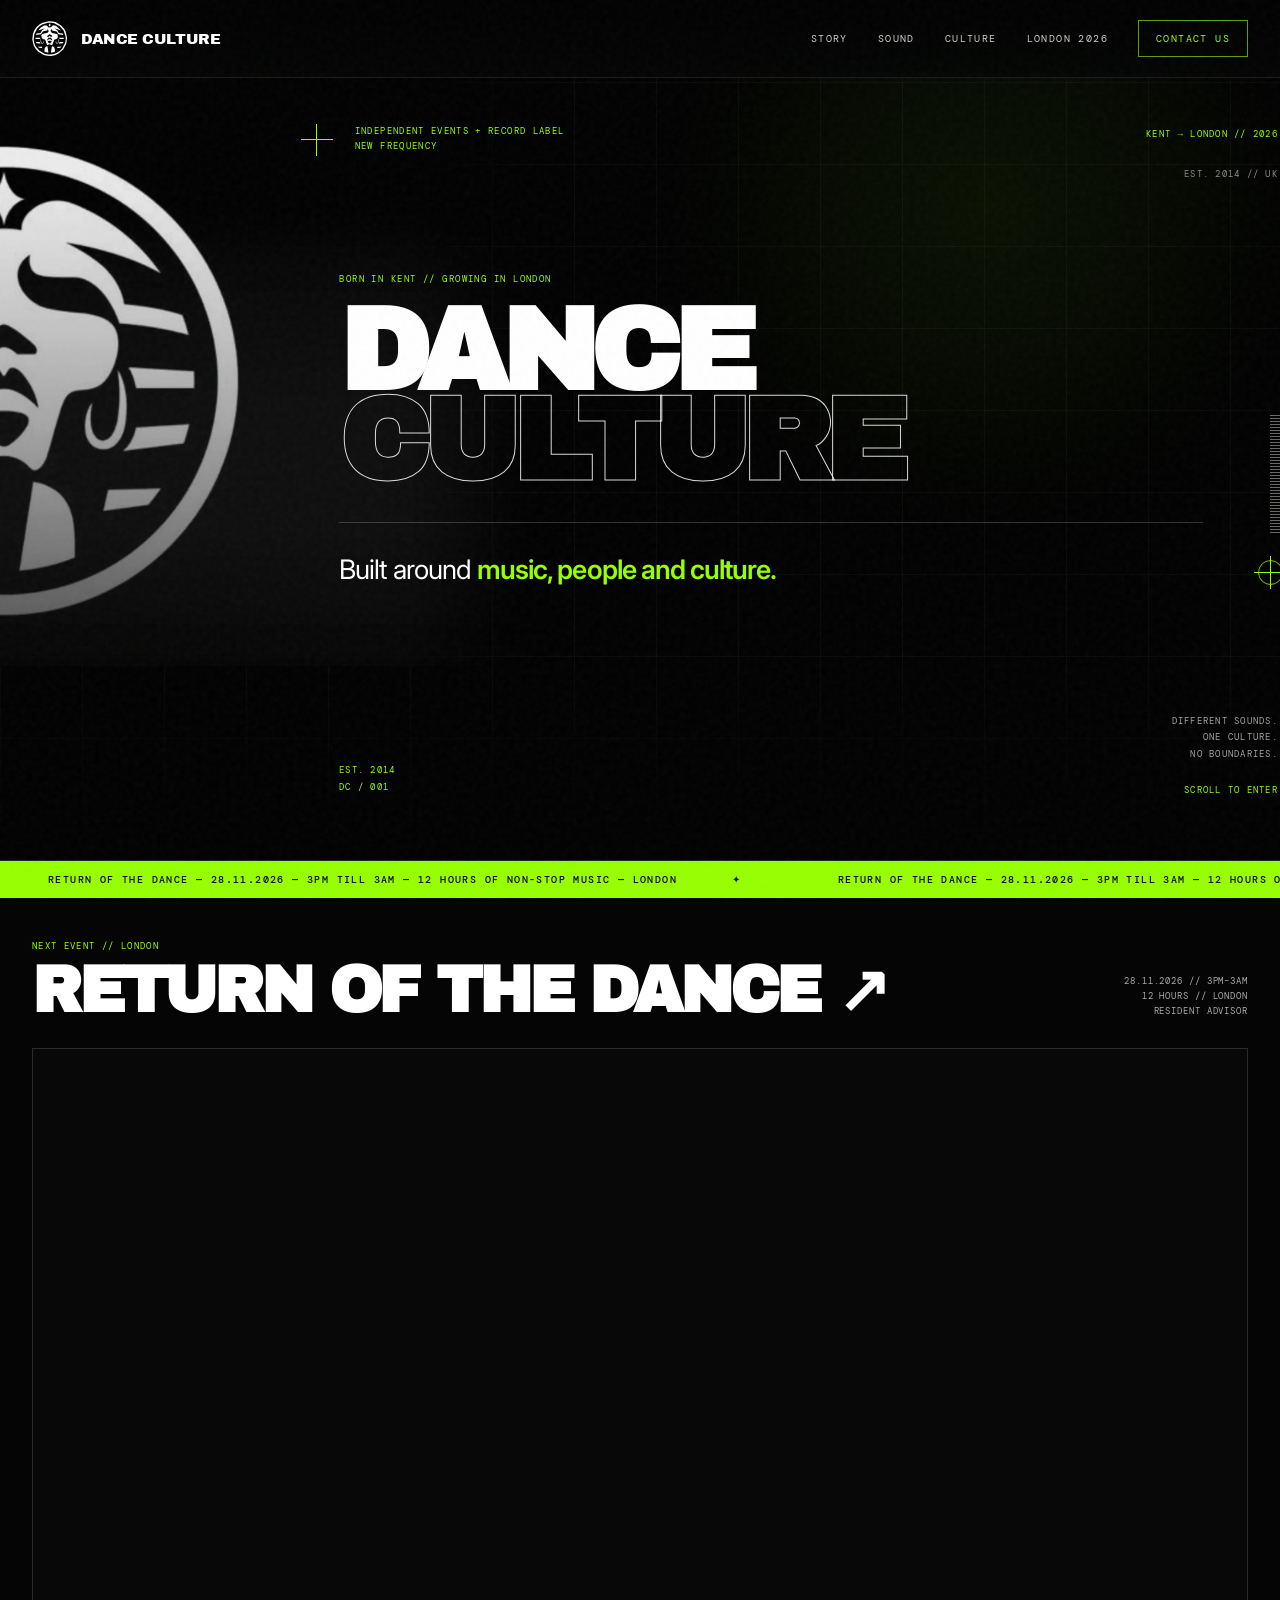
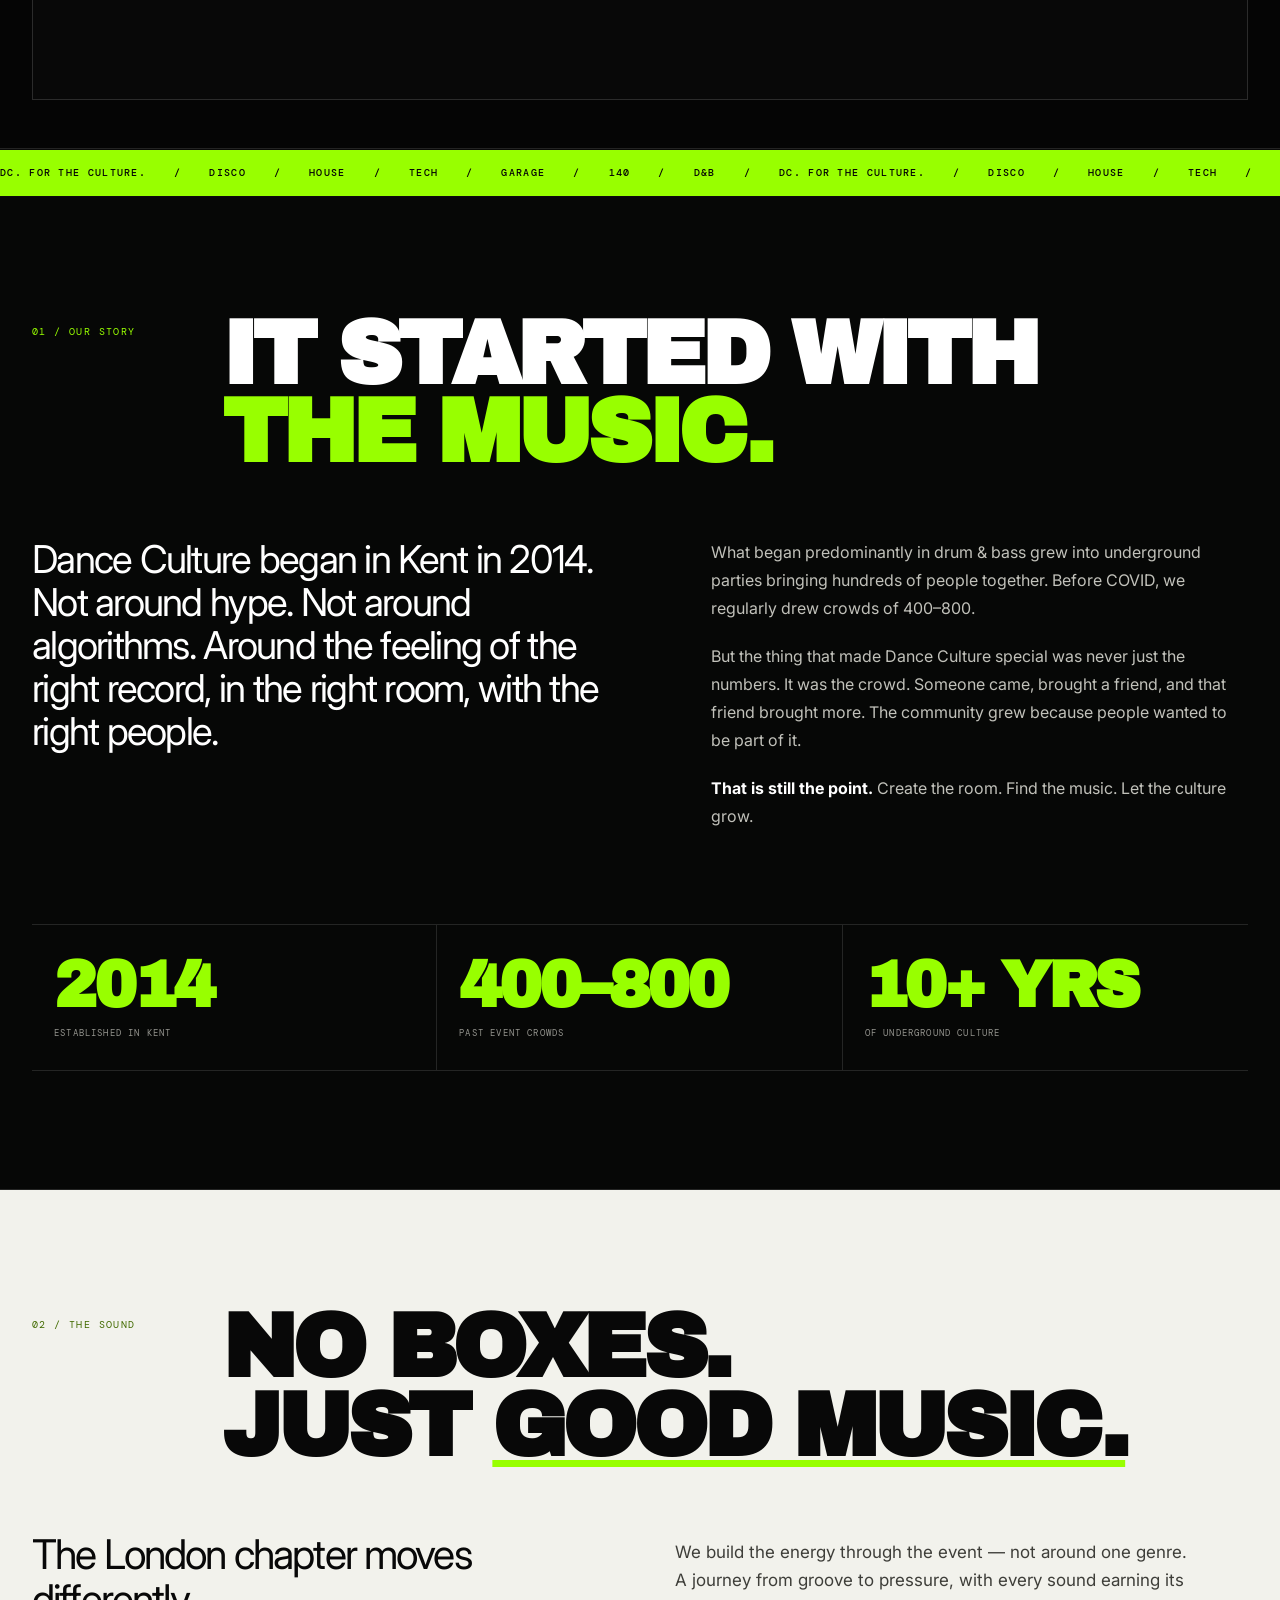
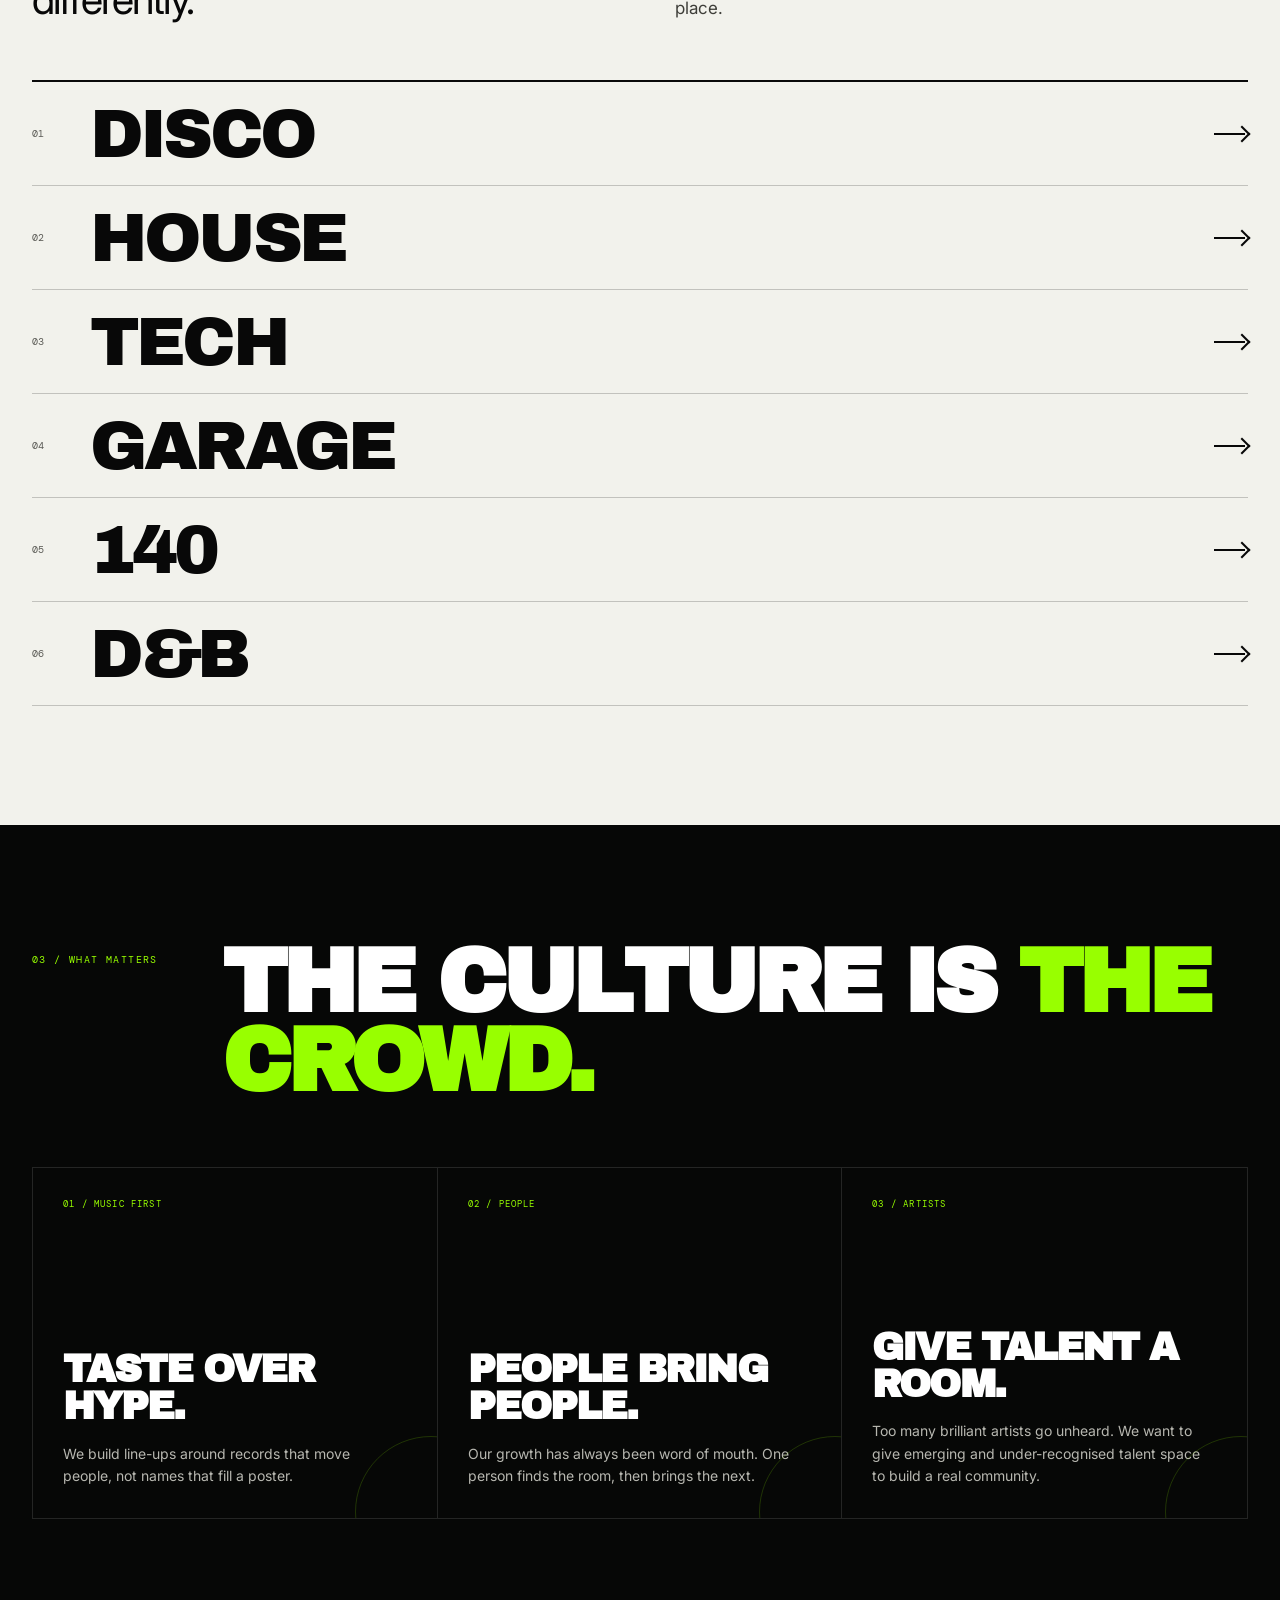
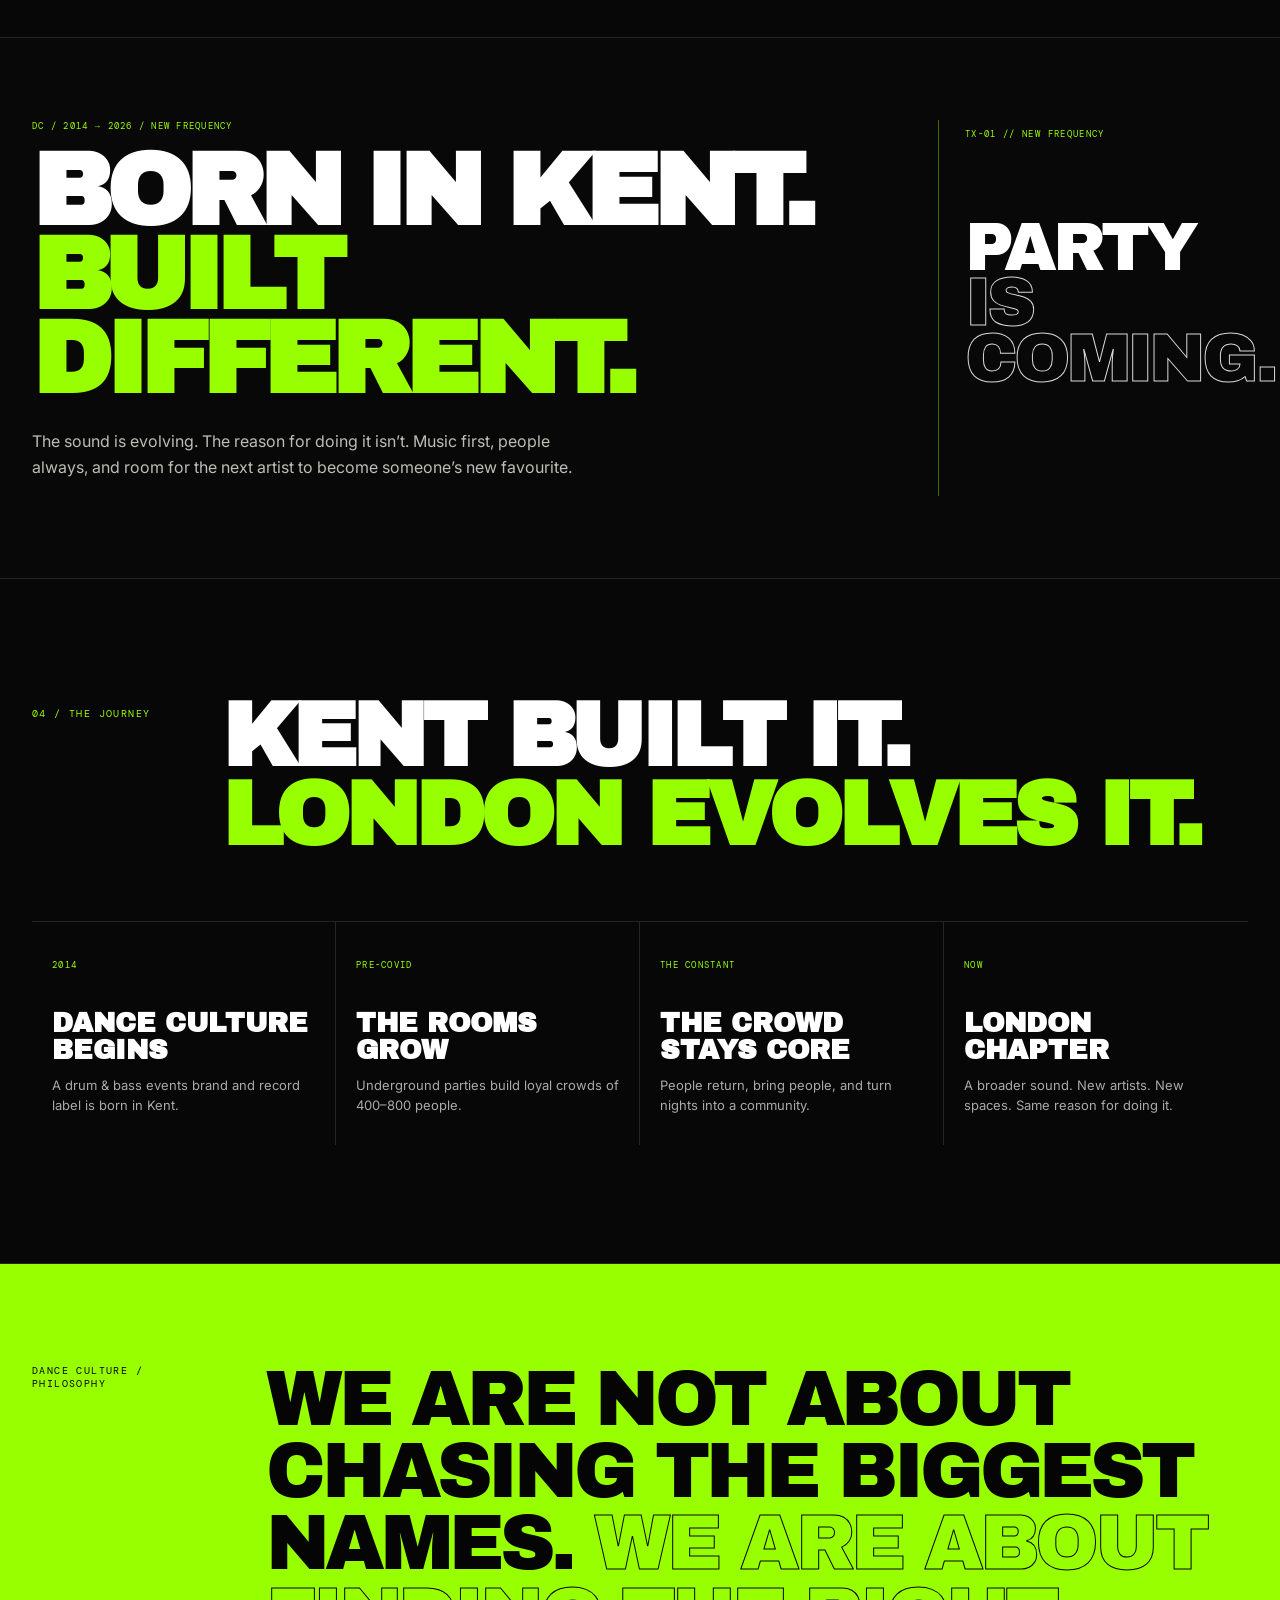
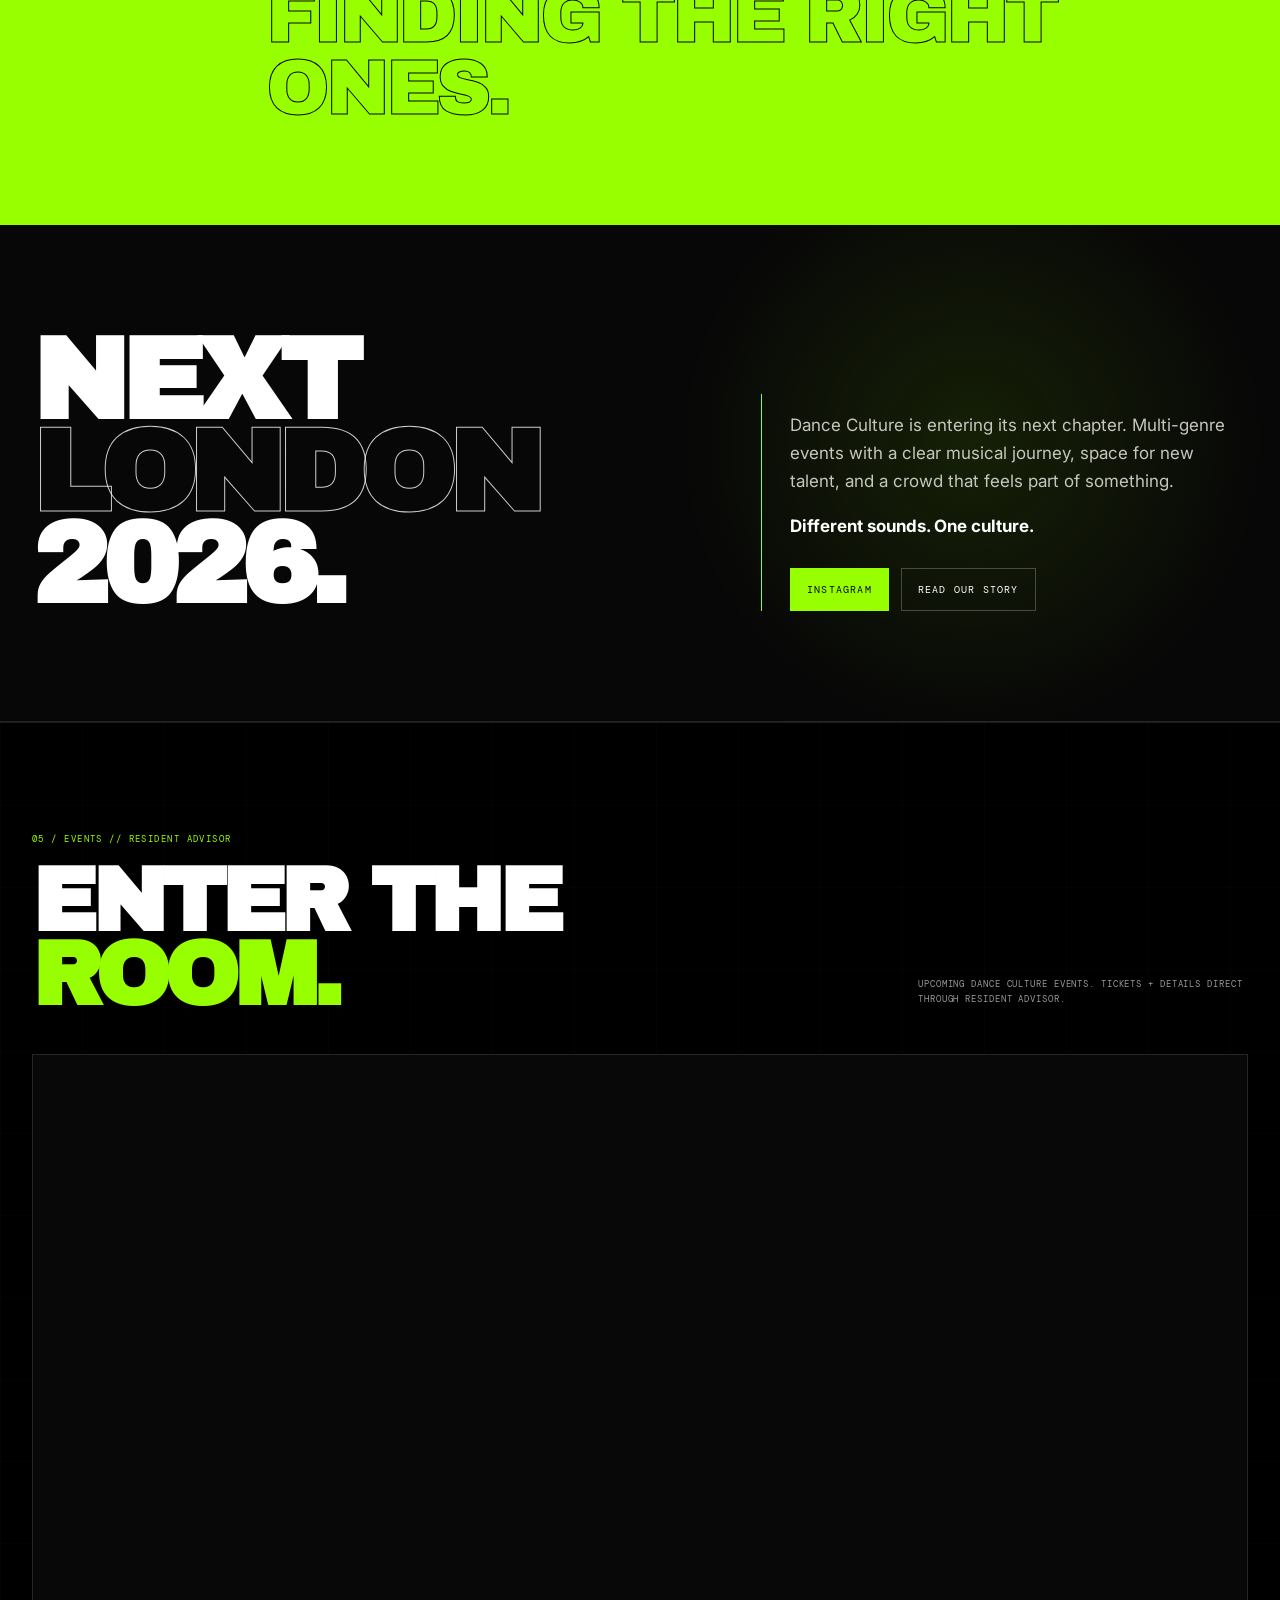
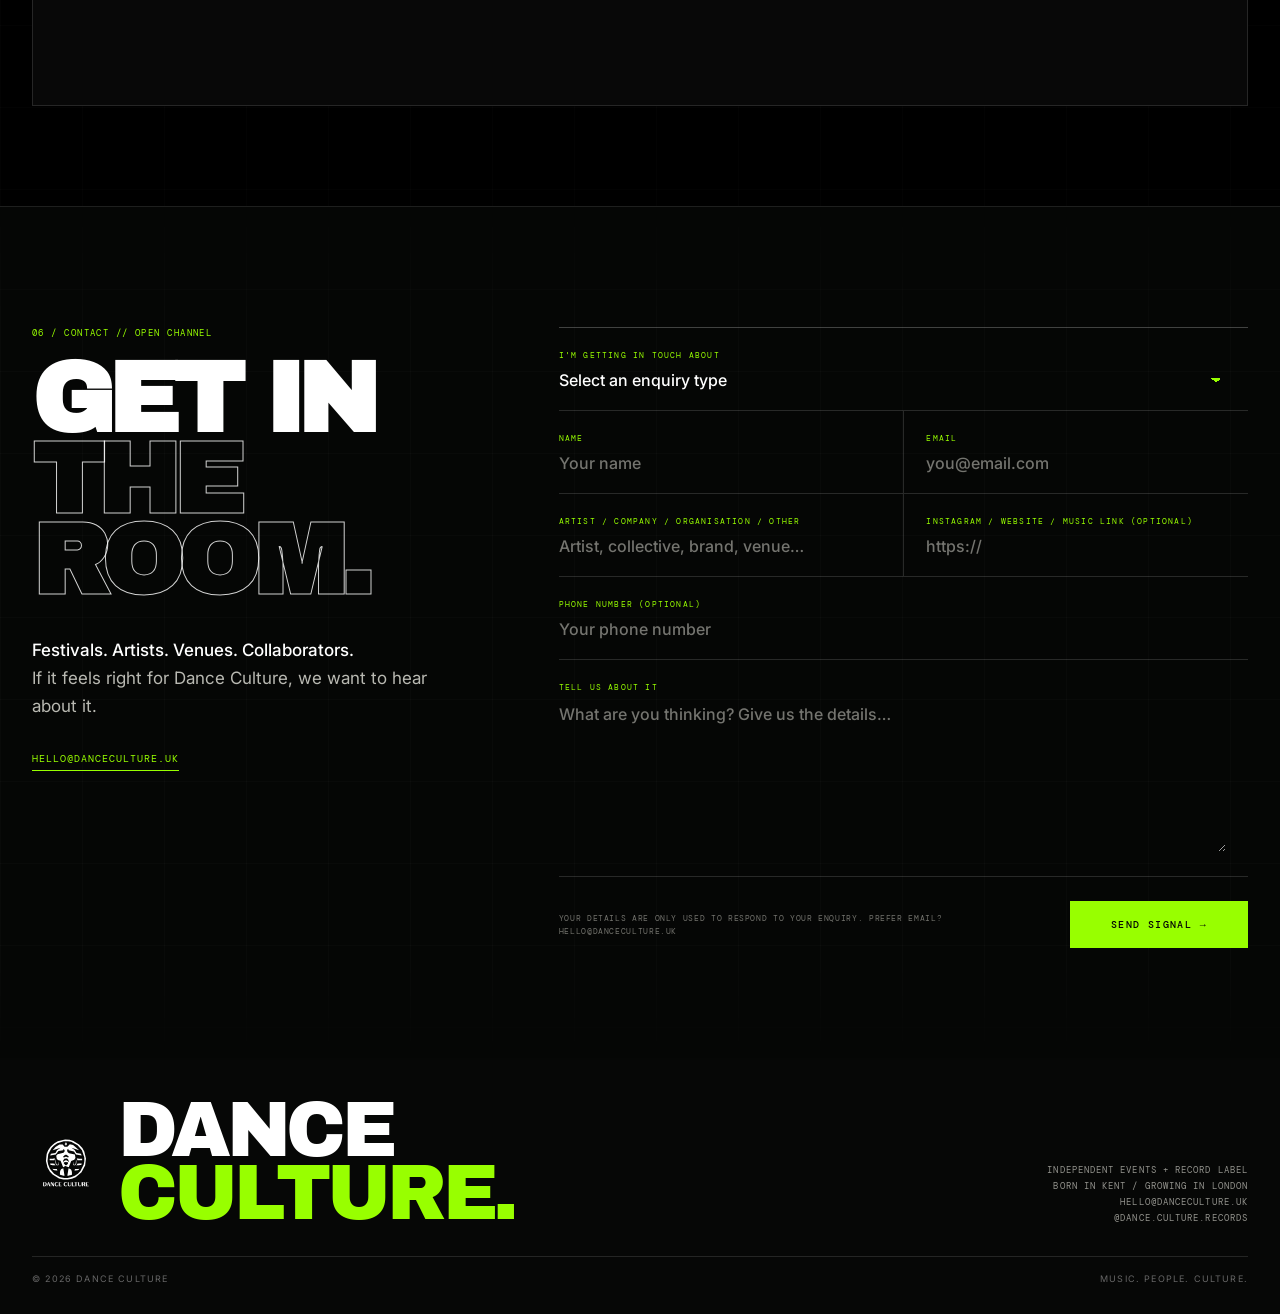
==== index.html @ 0283ac0f "Add Return of the Dance event feature" ====
<!doctype html>
<html lang="en">
<head>
<meta charset="utf-8">
<meta name="viewport" content="width=device-width,initial-scale=1,viewport-fit=cover">
<meta name="theme-color" content="#060706">
<meta name="description" content="Dance Culture — independent events and record label. Born in Kent. Growing in London. Built around music, people and culture.">
<title>Dance Culture — Music. People. Culture.</title>
<link rel="preconnect" href="https://fonts.googleapis.com">
<link rel="preconnect" href="https://fonts.gstatic.com" crossorigin>
<link href="https://fonts.googleapis.com/css2?family=Archivo+Black&family=DM+Mono:wght@300;400;500&family=Inter:wght@400;500;600;700&display=swap" rel="stylesheet">
<link rel="stylesheet" href="styles.css">
<style>
.contact-section{position:relative;padding:120px 0 110px;overflow:hidden;background:#050605;border-top:1px solid rgba(255,255,255,.1)}
.contact-section:before{content:"";position:absolute;inset:0;pointer-events:none;background:linear-gradient(to right,rgba(255,255,255,.035) 1px,transparent 1px),linear-gradient(to bottom,rgba(255,255,255,.035) 1px,transparent 1px);background-size:82px 82px;opacity:.55;mask-image:linear-gradient(to bottom,transparent,#000 14%,#000 88%,transparent)}
.contact-shell{position:relative;z-index:2;display:grid;grid-template-columns:.78fr 1.22fr;gap:86px;align-items:start}
.contact-kicker{margin:0 0 20px;color:var(--acid);font:9px 'DM Mono',monospace;letter-spacing:.16em;text-transform:uppercase}
.contact-title{margin:0;font-family:'Archivo Black',sans-serif;font-size:clamp(62px,7.7vw,118px);line-height:.82;letter-spacing:-.06em;text-transform:uppercase}
.contact-title span{display:block;color:transparent;-webkit-text-stroke:1px rgba(255,255,255,.82)}
.contact-intro{max-width:500px;margin:34px 0 0;color:#b9b9b2;font-size:17px;line-height:1.65}
.contact-intro strong{color:#fff;font-weight:500}
.contact-email{display:inline-flex;margin-top:32px;padding-bottom:5px;border-bottom:1px solid var(--acid);color:var(--acid);font:10px 'DM Mono',monospace;letter-spacing:.1em;text-transform:uppercase}
.contact-form{border-top:1px solid rgba(255,255,255,.24)}
.form-row{display:grid;grid-template-columns:1fr 1fr;border-bottom:1px solid rgba(255,255,255,.14)}
.form-row.single{grid-template-columns:1fr}
.form-field{position:relative;padding:22px 22px 20px 0;min-width:0}
.form-row .form-field+ .form-field{border-left:1px solid rgba(255,255,255,.14);padding-left:22px}
.form-label{display:block;margin-bottom:10px;color:var(--acid);font:8px 'DM Mono',monospace;letter-spacing:.15em;text-transform:uppercase}
.contact-form input,.contact-form select,.contact-form textarea{width:100%;border:0;outline:0;background:transparent;color:#fff;font:500 16px Inter,Arial,sans-serif;padding:0;border-radius:0;-webkit-appearance:none;appearance:none}
.contact-form select{cursor:pointer;background-image:linear-gradient(45deg,transparent 50%,#98ff00 50%),linear-gradient(135deg,#98ff00 50%,transparent 50%);background-position:calc(100% - 10px) 8px,calc(100% - 5px) 8px;background-size:5px 5px,5px 5px;background-repeat:no-repeat;padding-right:26px}
.contact-form select option{background:#080808;color:#fff}
.contact-form textarea{min-height:150px;resize:vertical;line-height:1.55}
.contact-form input::placeholder,.contact-form textarea::placeholder{color:#74746f}
.form-field:focus-within{background:rgba(152,255,0,.025)}
.form-actions{display:flex;align-items:center;justify-content:space-between;gap:25px;padding-top:24px}
.form-note{max-width:430px;margin:0;color:#73736d;font:8px 'DM Mono',monospace;line-height:1.55;letter-spacing:.08em;text-transform:uppercase}
.signal-submit{appearance:none;border:1px solid var(--acid);background:var(--acid);color:#050505;padding:16px 23px;min-width:178px;cursor:pointer;font:500 10px 'DM Mono',monospace;letter-spacing:.14em;text-transform:uppercase;transition:transform .18s,background .18s,color .18s}
.signal-submit:hover{transform:translateX(3px);background:#050505;color:var(--acid)}
.signal-submit:disabled{opacity:.55;cursor:wait;transform:none}
.form-status{display:none;margin:20px 0 0;padding:15px 17px;border:1px solid rgba(152,255,0,.5);color:var(--acid);font:9px 'DM Mono',monospace;letter-spacing:.1em;text-transform:uppercase;line-height:1.55}
.form-status.visible{display:block}.form-status.error{border-color:rgba(255,255,255,.3);color:#fff}
.honey-field{position:absolute!important;left:-9999px!important;width:1px!important;height:1px!important;overflow:hidden!important}
@media(max-width:900px){.contact-shell{grid-template-columns:1fr;gap:54px}.contact-section{padding:85px 0}.contact-title{font-size:clamp(58px,13vw,92px)}.contact-intro{margin-top:25px}.form-actions{align-items:flex-start}}
@media(max-width:560px){.contact-section{padding:72px 0 66px}.contact-section:before{background-size:55px 55px}.contact-shell{gap:44px}.contact-title{font-size:clamp(54px,15.5vw,70px)}.contact-intro{font-size:15px;line-height:1.6}.contact-email{margin-top:24px;font-size:8px}.form-row{grid-template-columns:1fr}.form-row .form-field+ .form-field{border-left:0;border-top:1px solid rgba(255,255,255,.14);padding-left:0}.form-field{padding:19px 0}.contact-form input,.contact-form select,.contact-form textarea{font-size:15px}.contact-form textarea{min-height:130px}.form-actions{display:block;padding-top:22px}.signal-submit{width:100%;margin-top:18px;padding:16px}.form-note{font-size:7px}}
.events-section{position:relative;padding:110px 0 100px;background:#000;border-top:1px solid rgba(255,255,255,.1);overflow:hidden}
.events-section:before{content:"";position:absolute;inset:0;pointer-events:none;background:linear-gradient(to right,rgba(255,255,255,.03) 1px,transparent 1px),linear-gradient(to bottom,rgba(255,255,255,.03) 1px,transparent 1px);background-size:82px 82px;opacity:.45}
.events-head{position:relative;z-index:2;display:flex;align-items:end;justify-content:space-between;gap:30px;margin-bottom:42px}
.events-title{margin:0;font-family:'Archivo Black',sans-serif;font-size:clamp(58px,7vw,108px);line-height:.82;letter-spacing:-.06em;text-transform:uppercase}
.events-title span{color:var(--acid)}
.events-note{max-width:330px;margin:0 0 5px;color:#999;font:9px 'DM Mono',monospace;line-height:1.7;letter-spacing:.1em;text-transform:uppercase}
.ra-frame{position:relative;z-index:2;width:100%;min-height:650px;border:1px solid rgba(255,255,255,.12);background:#080808}
.ra-frame iframe{display:block;width:100%;height:650px;border:0}
@media(max-width:600px){.events-section{padding:72px 0 64px}.events-section:before{background-size:55px 55px}.events-head{display:block;margin-bottom:28px}.events-title{font-size:clamp(54px,15vw,70px)}.events-note{margin-top:22px}.ra-frame,.ra-frame iframe{min-height:650px;height:650px}}
.ticket-now{position:absolute;z-index:8;right:5%;bottom:72px;display:inline-flex;align-items:center;gap:18px;padding:16px 19px 16px 21px;background:var(--acid);color:#050505;border:1px solid var(--acid);font:500 10px 'DM Mono',monospace;letter-spacing:.13em;text-transform:uppercase;box-shadow:0 0 34px rgba(152,255,0,.12);transition:transform .2s,background .2s,color .2s}.ticket-now:after{content:"→";font-size:16px;line-height:1}.ticket-now:hover{transform:translateX(4px);background:#050505;color:var(--acid)}@media(max-width:600px){.ticket-now{right:auto;left:20px;bottom:28px;padding:14px 16px;font-size:8px;gap:13px}}
.top-event{background:#050505;border-top:1px solid rgba(255,255,255,.12);border-bottom:1px solid rgba(255,255,255,.12);overflow:hidden}.event-marquee{overflow:hidden;background:var(--acid);color:#050505;white-space:nowrap}.event-marquee-track{display:inline-flex;min-width:max-content;animation:eventScroll 24s linear infinite}.event-marquee-track span{padding:12px 48px;font:500 10px 'DM Mono',monospace;letter-spacing:.14em;text-transform:uppercase}.event-marquee-track span:after{content:" ✦";margin-left:48px}@keyframes eventScroll{to{transform:translateX(-50%)}}.top-event-inner{padding-top:42px;padding-bottom:48px}.top-event-head{display:flex;align-items:end;justify-content:space-between;gap:30px;margin-bottom:28px}.top-event-kicker{margin:0 0 10px;color:var(--acid);font:9px 'DM Mono',monospace;letter-spacing:.15em}.top-event-title{margin:0;font-family:'Archivo Black',sans-serif;font-size:clamp(38px,5vw,76px);line-height:.9;letter-spacing:-.05em}.top-event-title a{color:#fff}.top-event-title a:hover{color:var(--acid)}.top-event-meta{margin:0;color:#aaa;font:9px 'DM Mono',monospace;line-height:1.7;letter-spacing:.1em;text-align:right}.top-ra{border:1px solid rgba(255,255,255,.14);background:#080808}.top-ra iframe{display:block;width:100%;height:650px;border:0}@media(max-width:600px){.event-marquee-track{animation-duration:18s}.event-marquee-track span{padding:10px 28px;font-size:8px}.top-event-inner{padding-top:30px;padding-bottom:34px}.top-event-head{display:block}.top-event-title{font-size:clamp(38px,11vw,54px)}.top-event-meta{margin-top:16px;text-align:left}.top-ra iframe{height:650px}}</style>
</head>
<body>
<div class="grain"></div>
<header class="nav">
  <div class="nav-inner">
    <a class="brand" href="#top"><span class="brand-mark"><img src="logo.svg" alt="Dance Culture logo"></span><span>DANCE CULTURE</span></a>
    <nav class="nav-links" aria-label="Main navigation">
      <a href="#story">Story</a><a href="#sound">Sound</a><a href="#culture">Culture</a><a href="#london">London 2026</a><a class="nav-pill" href="#contact">Contact us</a><span class="menu-button" aria-hidden="true"><span></span></span>
    </nav>
  </div>
</header>
<main id="top">
<section class="hero">
  <div class="hero-grid"></div>
  <div class="hero-face" aria-hidden="true"><img src="banner-logo.svg" alt=""></div>
  <div class="container hero-stage">
    <div class="signal"><span class="signal-cross"></span><span>Independent events + record label<br>New frequency</span></div>
    <div class="kent">Kent → London // 2026</div><div class="uk">Est. 2014 // UK</div><div class="barcode"></div><div class="target"></div>
    <div class="hero-copy"><p class="eyebrow">Born in Kent // Growing in London</p><h1>DANCE<span class="outline">CULTURE</span></h1><div class="hero-rule"></div><div class="hero-tag"><p class="hero-tagline">Built around <strong>music, people and culture.</strong></p></div></div>
    <div class="hero-facts">EST. 2014<br>DC / 001</div>
    <div class="hero-meta">Different sounds.<br>One culture.<br>No boundaries.<span class="scroll">Scroll to enter</span></div>
  </div>
</section>
<section class="top-event" id="tickets">
<div class="event-marquee"><div class="event-marquee-track"><span>RETURN OF THE DANCE — 28.11.2026 — 3PM TILL 3AM — 12 HOURS OF NON-STOP MUSIC — LONDON</span><span>RETURN OF THE DANCE — 28.11.2026 — 3PM TILL 3AM — 12 HOURS OF NON-STOP MUSIC — LONDON</span></div></div>
<div class="container top-event-inner"><div class="top-event-head"><div><p class="top-event-kicker">NEXT EVENT // LONDON</p><h2 class="top-event-title"><a href="https://ra.co/promoters/195850" target="_blank" rel="noreferrer">RETURN OF THE DANCE ↗</a></h2></div><p class="top-event-meta">28.11.2026 // 3PM–3AM<br>12 HOURS // LONDON<br>RESIDENT ADVISOR</p></div><div class="top-ra"><iframe src="https://ra.co/promoters/195850/widget/events?theme=dark" height="650" width="100%" style="border:none" title="Dance Culture events on Resident Advisor"></iframe></div></div>
</section>
<div class="ticker" aria-hidden="true"><div class="ticker-track"><span>DC. FOR THE CULTURE.</span><span>/</span><span>DISCO</span><span>/</span><span>HOUSE</span><span>/</span><span>TECH</span><span>/</span><span>GARAGE</span><span>/</span><span>140</span><span>/</span><span>D&amp;B</span><span>/</span><span>DC. FOR THE CULTURE.</span><span>/</span><span>DISCO</span><span>/</span><span>HOUSE</span><span>/</span><span>TECH</span><span>/</span><span>GARAGE</span><span>/</span><span>140</span><span>/</span><span>D&amp;B</span><span>/</span></div></div>
<section class="section" id="story"><div class="container"><div class="section-head reveal"><div class="section-no mono">01 / Our story</div><h2 class="section-title">IT STARTED WITH <span class="acid">THE MUSIC.</span></h2></div><div class="story-grid"><p class="story-lead reveal">Dance Culture began in Kent in 2014. Not around hype. Not around algorithms. Around the feeling of the right record, in the right room, with the right people.</p><div class="story-body reveal"><p>What began predominantly in drum &amp; bass grew into underground parties bringing hundreds of people together. Before COVID, we regularly drew crowds of 400–800.</p><p>But the thing that made Dance Culture special was never just the numbers. It was the crowd. Someone came, brought a friend, and that friend brought more. The community grew because people wanted to be part of it.</p><p><strong style="color:#fff">That is still the point.</strong> Create the room. Find the music. Let the culture grow.</p></div></div><div class="stats reveal"><div class="stat"><strong>2014</strong><span>Established in Kent</span></div><div class="stat"><strong>400–800</strong><span>Past event crowds</span></div><div class="stat"><strong>10+ YRS</strong><span>Of underground culture</span></div></div></div></section>
<section class="section sound" id="sound"><div class="container"><div class="section-head reveal"><div class="section-no mono">02 / The sound</div><h2 class="section-title">NO BOXES.<br>JUST <span style="text-decoration:underline;text-decoration-thickness:7px;text-decoration-color:#98ff00">GOOD MUSIC.</span></h2></div><div class="sound-intro reveal"><p class="big">The London chapter moves differently.</p><p class="small">We build the energy through the event — not around one genre. A journey from groove to pressure, with every sound earning its place.</p></div><div class="sound-path reveal"><div class="sound-row" data-page="genres/disco.html"><div class="sound-index">01</div><div class="sound-name">Disco</div><span class="sound-arrow"></span></div><div class="sound-row" data-page="genres/house.html"><div class="sound-index">02</div><div class="sound-name">House</div><span class="sound-arrow"></span></div><div class="sound-row" data-page="genres/tech.html"><div class="sound-index">03</div><div class="sound-name">Tech</div><span class="sound-arrow"></span></div><div class="sound-row" data-page="genres/garage.html"><div class="sound-index">04</div><div class="sound-name">Garage</div><span class="sound-arrow"></span></div><div class="sound-row" data-page="genres/140.html"><div class="sound-index">05</div><div class="sound-name">140</div><span class="sound-arrow"></span></div><div class="sound-row" data-page="genres/dnb.html"><div class="sound-index">06</div><div class="sound-name">D&amp;B</div><span class="sound-arrow"></span></div></div></div></section>
<section class="section" id="culture"><div class="container"><div class="section-head reveal"><div class="section-no mono">03 / What matters</div><h2 class="section-title">THE CULTURE IS <span class="acid">THE CROWD.</span></h2></div><div class="philosophy-grid reveal"><article class="philo"><span class="philo-index">01 / MUSIC FIRST</span><div><h3>Taste over hype.</h3><p>We build line-ups around records that move people, not names that fill a poster.</p></div></article><article class="philo"><span class="philo-index">02 / PEOPLE</span><div><h3>People bring people.</h3><p>Our growth has always been word of mouth. One person finds the room, then brings the next.</p></div></article><article class="philo"><span class="philo-index">03 / ARTISTS</span><div><h3>Give talent a room.</h3><p>Too many brilliant artists go unheard. We want to give emerging and under-recognised talent space to build a real community.</p></div></article></div></div></section>
<section class="poster-strip"><div class="container poster-inner"><div class="poster-copy reveal"><div class="mini mono">DC / 2014 → 2026 / New frequency</div><h2>BORN IN KENT.<br><span>BUILT DIFFERENT.</span></h2><p class="poster-note">The sound is evolving. The reason for doing it isn’t. Music first, people always, and room for the next artist to become someone’s new favourite.</p></div><div class="signal-card reveal"><div class="signal-top">TX-01 // NEW FREQUENCY</div><div class="signal-mark">PARTY<span>IS COMING.</span></div></div></div></section>
<section class="section"><div class="container"><div class="section-head reveal"><div class="section-no mono">04 / The journey</div><h2 class="section-title">KENT BUILT IT.<br><span class="acid">LONDON EVOLVES IT.</span></h2></div><div class="timeline reveal"><div class="moment"><span class="moment-year">2014</span><h4>Dance Culture begins</h4><p>A drum &amp; bass events brand and record label is born in Kent.</p></div><div class="moment"><span class="moment-year">PRE-COVID</span><h4>The rooms grow</h4><p>Underground parties build loyal crowds of 400–800 people.</p></div><div class="moment"><span class="moment-year">THE CONSTANT</span><h4>The crowd stays core</h4><p>People return, bring people, and turn nights into a community.</p></div><div class="moment"><span class="moment-year">NOW</span><h4>London chapter</h4><p>A broader sound. New artists. New spaces. Same reason for doing it.</p></div></div></div></section>
<section class="manifesto"><div class="container"><div class="manifesto-label">Dance Culture / Philosophy</div><p class="manifesto-quote">We are not about chasing the biggest names. <em>We are about finding the right ones.</em></p></div></section>
<section class="section london" id="london"><div class="container london-grid"><h2 class="reveal">NEXT<br><span class="outline">LONDON</span><br>2026.</h2><div class="london-copy reveal"><p>Dance Culture is entering its next chapter. Multi-genre events with a clear musical journey, space for new talent, and a crowd that feels part of something.</p><p><strong style="color:#fff">Different sounds. One culture.</strong></p><div class="cta-row"><a class="btn btn-primary" href="https://www.instagram.com/dance.culture.records" target="_blank" rel="noreferrer">Instagram</a><a class="btn" href="#story">Read our story</a></div></div></div></section>
<section class="events-section" id="events"><div class="container"><div class="events-head reveal"><div><p class="contact-kicker">05 / Events // Resident Advisor</p><h2 class="events-title">ENTER THE <span>ROOM.</span></h2></div><p class="events-note">Upcoming Dance Culture events. Tickets + details direct through Resident Advisor.</p></div><div class="ra-frame reveal"><iframe src="https://ra.co/promoters/195850/widget/events?theme=dark" height="650" width="100%" style="border:none" title="Dance Culture events on Resident Advisor" loading="lazy"></iframe></div></div></section>
<section class="contact-section" id="contact">
  <div class="container contact-shell">
    <div class="contact-copy reveal">
      <p class="contact-kicker">06 / Contact // Open channel</p>
      <h2 class="contact-title">GET IN<span>THE ROOM.</span></h2>
      <p class="contact-intro"><strong>Festivals. Artists. Venues. Collaborators.</strong><br>If it feels right for Dance Culture, we want to hear about it.</p>
      <a class="contact-email" href="mailto:hello@danceculture.uk">hello@danceculture.uk</a>
    </div>
    <form class="contact-form reveal" id="contactForm" action="https://formsubmit.co/hello@danceculture.uk" method="POST">
      <input type="hidden" name="_subject" id="formSubject" value="[GENERAL ENQUIRY] Dance Culture website">
      <input type="hidden" name="_template" value="table">
      <input type="hidden" name="_url" value="https://danceculture.uk/#contact">
      <div class="honey-field" aria-hidden="true"><label>Leave this blank<input type="text" name="_honey" tabindex="-1" autocomplete="off"></label></div>
      <div class="form-row single">
        <div class="form-field">
          <label class="form-label" for="enquiryType">I'm getting in touch about</label>
          <select id="enquiryType" name="Enquiry type" required>
            <option value="" selected disabled>Select an enquiry type</option>
            <option value="festival">Festival booking</option>
            <option value="booking">Book Dance Culture</option>
            <option value="artist">Artist / DJ / MC / Producer</option>
            <option value="venue">Venue / Event partnership</option>
            <option value="label">Label / Music submission</option>
            <option value="work">Work with us / Collaborate</option>
            <option value="general">General enquiry</option>
          </select>
        </div>
      </div>
      <div class="form-row">
        <div class="form-field"><label class="form-label" for="contactName">Name</label><input id="contactName" name="Name" type="text" placeholder="Your name" autocomplete="name" required></div>
        <div class="form-field"><label class="form-label" for="contactEmail">Email</label><input id="contactEmail" name="email" type="email" placeholder="you@email.com" autocomplete="email" required></div>
      </div>
      <div class="form-row">
        <div class="form-field"><label class="form-label" for="contactOrg">Artist / Company / Organisation / Other</label><input id="contactOrg" name="Artist / Company / Organisation / Other" type="text" placeholder="Artist, collective, brand, venue…"></div>
        <div class="form-field"><label class="form-label" for="contactLink">Instagram / Website / Music link</label><input id="contactLink" name="Instagram / Website / Music link" type="url" placeholder="https://" inputmode="url"></div>
      </div>
      <div class="form-row single">
        <div class="form-field"><label class="form-label" for="contactMessage">Tell us about it</label><textarea id="contactMessage" name="Message" placeholder="What are you thinking? Give us the details…" required></textarea></div>
      </div>
      <div class="form-actions">
        <p class="form-note">Your details are only used to respond to your enquiry. Prefer email? hello@danceculture.uk</p>
        <button class="signal-submit" id="contactSubmit" type="submit">Send signal →</button>
      </div>
      <div class="form-status" id="formStatus" aria-live="polite"></div>
    </form>
  </div>
</section>
</main>
<footer><div class="container"><div class="footer-top"><div class="footer-brand"><img src="logo.svg" alt="Dance Culture logo"><div class="footer-word">DANCE<br><span class="acid">CULTURE.</span></div></div><div class="footer-meta">Independent events + record label<br>Born in Kent / Growing in London<br>hello@danceculture.uk<br>@dance.culture.records</div></div><div class="footer-line"><span>© <span id="year"></span> Dance Culture</span><span>Music. People. Culture.</span></div></div></footer>
<script src="script.js"></script>
</body>
</html>
---- styles.css ----
:root{--ink:#060706;--paper:#f2f2ec;--acid:#98ff00;--line:rgba(255,255,255,.12);--muted:#9b9b94;--max:1440px}*{box-sizing:border-box}html{scroll-behavior:smooth;background:var(--ink)}html,body{margin:0;width:100%;max-width:100%;overflow-x:hidden;color:#fff;background:var(--ink)}body{font-family:Inter,Arial,sans-serif}a{color:inherit;text-decoration:none}img,svg{display:block}.mono{font-family:'DM Mono',monospace;text-transform:uppercase;letter-spacing:.14em}.acid{color:var(--acid)}::selection{background:var(--acid);color:#050505}.grain{position:fixed;inset:0;z-index:60;pointer-events:none;opacity:.075;background-image:url("data:image/svg+xml,%3Csvg viewBox='0 0 180 180' xmlns='http://www.w3.org/2000/svg'%3E%3Cfilter id='n'%3E%3CfeTurbulence type='fractalNoise' baseFrequency='.88' numOctaves='4' stitchTiles='stitch'/%3E%3C/filter%3E%3Crect width='100%25' height='100%25' filter='url(%23n)' opacity='.52'/%3E%3C/svg%3E")}.container{width:min(var(--max),calc(100% - 64px));margin:auto;min-width:0}.nav{position:fixed;inset:0 0 auto;z-index:40;height:78px;background:rgba(6,7,6,.82);backdrop-filter:blur(18px);border-bottom:1px solid var(--line)}.nav-inner{width:min(var(--max),calc(100% - 64px));height:100%;margin:auto;display:flex;align-items:center;justify-content:space-between;gap:24px}.brand{display:flex;align-items:center;gap:13px;font-family:'Archivo Black',sans-serif;font-size:15px;letter-spacing:-.03em;white-space:nowrap}.brand-mark{position:relative;width:36px;height:36px;overflow:hidden;flex:0 0 auto}.brand-mark img{position:absolute;width:165%;max-width:none;left:50%;top:0;transform:translate(-50%,-15%)}.nav-links{display:flex;gap:30px;align-items:center;font:10px 'DM Mono',monospace;text-transform:uppercase;letter-spacing:.14em;color:#cecec8}.nav-links a{transition:color .2s}.nav-links a:hover{color:var(--acid)}.nav-pill{border:1px solid rgba(152,255,0,.62);color:var(--acid);padding:11px 17px}.menu-button{display:none;width:32px;height:24px;position:relative;flex:0 0 auto}.menu-button:before,.menu-button:after,.menu-button span{content:"";position:absolute;left:0;right:0;height:2px;background:#fff}.menu-button:before{top:1px}.menu-button span{top:11px}.menu-button:after{bottom:1px}.hero{position:relative;min-height:calc(100svh - 48px);padding:118px 0 52px;overflow:hidden;display:flex;align-items:center;background:radial-gradient(circle at 76% 24%,rgba(152,255,0,.07),transparent 28%),var(--ink)}.hero-grid{position:absolute;inset:0;background:linear-gradient(to right,rgba(255,255,255,.037) 1px,transparent 1px),linear-gradient(to bottom,rgba(255,255,255,.037) 1px,transparent 1px);background-size:82px 82px;mask-image:linear-gradient(to bottom,#000 20%,#000 76%,transparent 100%)}.hero-face{position:absolute;z-index:1;width:clamp(620px,48vw,850px);height:clamp(620px,48vw,850px);left:clamp(-390px,-21vw,-280px);top:50%;transform:translateY(-46%);overflow:hidden;opacity:.98}.hero-face img{position:absolute;width:165%;max-width:none;left:50%;top:0;transform:translate(-50%,-15%)}.hero-stage{position:relative;z-index:4;width:100%;min-height:690px}.signal{position:absolute;top:6px;left:19%;display:flex;align-items:flex-start;gap:22px;color:var(--acid);font:9px 'DM Mono',monospace;letter-spacing:.15em;text-transform:uppercase;line-height:1.65}.signal-cross{width:32px;height:32px;position:relative;flex:0 0 auto}.signal-cross:before,.signal-cross:after{content:"";position:absolute;background:var(--acid)}.signal-cross:before{width:32px;height:1px;left:0;top:15px}.signal-cross:after{width:1px;height:32px;top:0;left:15px}.kent{position:absolute;right:2px;top:10px;color:var(--acid);font:9px 'DM Mono',monospace;letter-spacing:.14em;text-transform:uppercase}.uk{position:absolute;right:2px;top:50px;color:#8a8a84;font:9px 'DM Mono',monospace;letter-spacing:.14em;text-transform:uppercase}.hero-copy{position:absolute;left:19%;right:7%;top:22%;max-width:1050px}.eyebrow{margin:0 0 22px;color:var(--acid);font:9px 'DM Mono',monospace;letter-spacing:.16em;text-transform:uppercase}h1{margin:0;font-family:'Archivo Black',sans-serif;font-size:clamp(96px,10vw,158px);line-height:.76;letter-spacing:-.067em;text-transform:uppercase;white-space:nowrap}h1 .outline{display:block;color:transparent;-webkit-text-stroke:1px rgba(255,255,255,.86)}.hero-rule{height:1px;background:rgba(255,255,255,.2);margin-top:35px}.hero-tag{margin-top:30px;display:flex;justify-content:space-between;gap:30px;align-items:flex-end}.hero-tagline{margin:0;font-size:clamp(22px,2.1vw,31px);line-height:1.22;letter-spacing:-.035em;white-space:nowrap}.hero-tagline strong{color:var(--acid);font-weight:600}.hero-facts{position:absolute;left:19%;bottom:12px;color:var(--acid);font:9px 'DM Mono',monospace;line-height:1.9;letter-spacing:.14em;text-transform:uppercase}.hero-meta{position:absolute;right:2px;bottom:10px;color:#a5a59f;font:9px 'DM Mono',monospace;line-height:1.8;letter-spacing:.14em;text-transform:uppercase;text-align:right}.hero-meta .scroll{display:block;margin-top:20px;color:var(--acid)}.barcode{position:absolute;right:0;top:43%;width:10px;height:120px;background:repeating-linear-gradient(to bottom,#bdbdb7 0 1px,transparent 1px 3px);opacity:.55}.target{position:absolute;right:-3px;top:64%;width:25px;height:25px;border:1px solid rgba(152,255,0,.75);border-radius:50%}.target:before,.target:after{content:"";position:absolute;background:var(--acid)}.target:before{width:33px;height:1px;left:-5px;top:11px}.target:after{width:1px;height:33px;left:11px;top:-5px}.ticker{height:48px;background:var(--acid);color:#050505;display:flex;align-items:center;overflow:hidden;border-block:1px solid #0a0a0a}.ticker-track{display:flex;gap:28px;white-space:nowrap;min-width:max-content;animation:marquee 20s linear infinite;font:500 10px 'DM Mono',monospace;text-transform:uppercase;letter-spacing:.13em}@keyframes marquee{to{transform:translateX(-50%)}}.section{padding:118px 0;border-bottom:1px solid var(--line);position:relative;overflow:hidden}.section-head{display:grid;grid-template-columns:150px minmax(0,1fr);gap:40px;margin-bottom:66px}.section-no{padding-top:10px;color:var(--acid);font-size:10px}.section-title{margin:0;font-family:'Archivo Black',sans-serif;font-size:clamp(50px,7vw,98px);line-height:.88;letter-spacing:-.055em;text-transform:uppercase}.story-grid{display:grid;grid-template-columns:1.06fr .94fr;gap:74px}.story-lead{font-size:clamp(26px,3vw,43px);line-height:1.12;letter-spacing:-.045em;margin:0}.story-body{color:#c1c1ba;line-height:1.75;font-size:16px}.story-body p{margin:0 0 20px}.stats{display:grid;grid-template-columns:repeat(3,minmax(0,1fr));margin-top:74px;border-block:1px solid var(--line)}.stat{padding:26px 22px 30px;border-right:1px solid var(--line)}.stat:last-child{border-right:0}.stat strong{display:block;color:var(--acid);font-family:'Archivo Black',sans-serif;font-size:clamp(46px,5vw,70px);letter-spacing:-.05em}.stat span{font:9px 'DM Mono',monospace;text-transform:uppercase;letter-spacing:.13em;color:#94948e}.sound{background:var(--paper);color:#080808}.sound .section-no{color:#426b00}.sound-intro{display:grid;grid-template-columns:1fr 1fr;gap:70px;align-items:end;margin-bottom:58px}.sound-intro p{margin:0}.sound-intro .big{font-size:clamp(28px,3.2vw,44px);line-height:1.1;letter-spacing:-.045em}.sound-intro .small{font-size:17px;line-height:1.65;color:#3e3e39;max-width:520px}.sound-path{border-top:2px solid #0a0a0a}.sound-row{display:grid;grid-template-columns:58px minmax(0,1fr) 58px;align-items:center;min-height:104px;border-bottom:1px solid rgba(0,0,0,.2);transition:background .2s,padding .2s;cursor:pointer;color:#080808}.sound-row:hover{background:var(--acid);padding-inline:14px}.sound-index{font:10px 'DM Mono',monospace;color:#5a5a55}.sound-name{font-family:'Archivo Black',sans-serif;font-size:clamp(38px,5.4vw,78px);letter-spacing:-.055em;text-transform:uppercase}.sound-arrow{position:relative;width:34px;height:18px;justify-self:end}.sound-arrow:before{content:"";position:absolute;left:0;top:8px;width:31px;height:2px;background:#080808}.sound-arrow:after{content:"";position:absolute;right:0;top:3px;width:10px;height:10px;border-top:2px solid #080808;border-right:2px solid #080808;transform:rotate(45deg)}.sound-row:hover .sound-arrow{transform:translateX(4px)}.philosophy-grid{display:grid;grid-template-columns:repeat(3,minmax(0,1fr));border:1px solid var(--line)}.philo{min-height:350px;padding:30px;border-right:1px solid var(--line);display:flex;flex-direction:column;justify-content:space-between;position:relative;overflow:hidden}.philo:last-child{border-right:0}.philo:after{content:"";position:absolute;width:150px;height:150px;border-radius:50%;border:1px solid rgba(152,255,0,.18);right:-70px;bottom:-70px}.philo-index{font:9px 'DM Mono',monospace;color:var(--acid);letter-spacing:.13em}.philo h3{margin:0 0 18px;font-family:'Archivo Black',sans-serif;font-size:clamp(28px,3vw,43px);line-height:.96;letter-spacing:-.05em;text-transform:uppercase}.philo p{margin:0;color:#b7b7b0;line-height:1.6;font-size:14px;max-width:330px}.poster-strip{padding:82px 0;background:#080808;border-bottom:1px solid var(--line)}.poster-inner{display:grid;grid-template-columns:minmax(0,1fr) 310px;gap:64px}.poster-copy .mini{color:var(--acid);font-size:9px;margin-bottom:18px}.poster-copy h2{margin:0;font-family:'Archivo Black',sans-serif;font-size:clamp(58px,8vw,116px);line-height:.82;letter-spacing:-.06em;text-transform:uppercase}.poster-copy h2 span{color:var(--acid)}.poster-note{margin-top:26px;max-width:560px;color:#bdbdb5;line-height:1.65}.signal-card{padding:8px 0 8px 26px;border-left:1px solid rgba(152,255,0,.4)}.signal-top{font:9px 'DM Mono',monospace;letter-spacing:.15em;color:var(--acid);text-transform:uppercase}.signal-mark{font-family:'Archivo Black',sans-serif;font-size:68px;line-height:.82;letter-spacing:-.06em;text-transform:uppercase;margin-top:80px}.signal-mark span{display:block;color:transparent;-webkit-text-stroke:1px rgba(255,255,255,.85)}.timeline{display:grid;grid-template-columns:repeat(4,minmax(0,1fr));border-top:1px solid var(--line)}.moment{padding:30px 20px;min-height:200px;border-right:1px solid var(--line)}.moment:last-child{border-right:0}.moment-year{color:var(--acid);font:9px 'DM Mono',monospace;letter-spacing:.14em}.moment h4{font-family:'Archivo Black',sans-serif;font-size:27px;line-height:1;margin:38px 0 12px;text-transform:uppercase}.moment p{font-size:13px;line-height:1.5;color:#aaa;margin:0}.manifesto{padding:100px 0;background:var(--acid);color:#050505}.manifesto .container{display:grid;grid-template-columns:190px minmax(0,1fr);gap:44px}.manifesto-label{font:10px 'DM Mono',monospace;text-transform:uppercase;letter-spacing:.14em}.manifesto-quote{margin:0;font-family:'Archivo Black',sans-serif;font-size:clamp(44px,6vw,86px);line-height:.94;letter-spacing:-.055em;text-transform:uppercase}.manifesto-quote em{font-style:normal;color:transparent;-webkit-text-stroke:1px #050505}.london{padding:110px 0;background:radial-gradient(circle at 76% 44%,rgba(152,255,0,.1),transparent 29%),#070707}.london-grid{display:grid;grid-template-columns:1.15fr .85fr;gap:70px;align-items:end}.london h2{margin:0;font-family:'Archivo Black',sans-serif;font-size:clamp(68px,9vw,136px);line-height:.8;letter-spacing:-.065em;text-transform:uppercase}.london h2 .outline{color:transparent;-webkit-text-stroke:1px rgba(255,255,255,.8)}.london-copy{border-left:1px solid var(--acid);padding-left:28px}.london-copy p{font-size:17px;line-height:1.65;color:#c6c6bf}.cta-row{display:flex;gap:12px;flex-wrap:wrap;margin-top:28px}.btn{display:inline-flex;align-items:center;justify-content:center;padding:14px 16px;border:1px solid rgba(255,255,255,.24);font:10px 'DM Mono',monospace;text-transform:uppercase;letter-spacing:.12em}.btn-primary{background:var(--acid);color:#050505;border-color:var(--acid)}footer{padding:42px 0 30px}.footer-top{display:flex;justify-content:space-between;gap:20px;align-items:flex-end}.footer-brand{display:flex;align-items:center;gap:18px}.footer-brand img{width:68px;height:68px;object-fit:contain}.footer-word{font-family:'Archivo Black',sans-serif;font-size:clamp(42px,6vw,82px);letter-spacing:-.055em;line-height:.82}.footer-meta{text-align:right;color:#93938d;font:9px 'DM Mono',monospace;text-transform:uppercase;letter-spacing:.12em;line-height:1.8}.footer-line{margin-top:30px;padding-top:16px;border-top:1px solid var(--line);display:flex;justify-content:space-between;color:#666;font-size:9px;text-transform:uppercase;letter-spacing:.13em}.reveal{opacity:0;transform:translateY(24px);transition:opacity .6s ease,transform .6s ease}.reveal.visible{opacity:1;transform:none}@media(max-width:1000px){.container,.nav-inner{width:calc(100% - 36px)}.nav-links a:not(.nav-pill){display:none}.menu-button{display:block}.hero{padding-top:92px;align-items:flex-start;min-height:calc(100svh - 42px)}.hero-stage{min-height:calc(100svh - 134px)}.hero-face{width:clamp(340px,66vw,520px);height:clamp(340px,66vw,520px);left:-25vw;top:36%;transform:translateY(-42%)}.signal{top:28px;left:55%;font-size:8px;gap:14px}.signal-cross{width:25px;height:25px}.signal-cross:before{width:25px;top:12px}.signal-cross:after{height:25px;left:12px}.kent,.uk{display:none}.hero-copy{left:2%;right:2%;top:50%}.eyebrow{font-size:8px;margin-bottom:16px}h1{font-size:clamp(66px,17vw,112px);line-height:.79}.hero-rule{margin-top:24px}.hero-tag{margin-top:22px}.hero-tagline{font-size:20px;white-space:normal;max-width:540px}.hero-facts{left:2%;bottom:8px}.hero-meta{right:2px;bottom:8px}.barcode,.target{display:none}.section-head,.story-grid,.sound-intro,.poster-inner,.london-grid{grid-template-columns:1fr}.stats,.philosophy-grid{grid-template-columns:1fr}.stat,.philo{border-right:0;border-bottom:1px solid var(--line)}.timeline{grid-template-columns:1fr 1fr}.manifesto .container{grid-template-columns:1fr}.footer-top{display:block}.footer-meta{text-align:left;margin-top:20px}}@media(max-width:560px){.container,.nav-inner{width:calc(100% - 32px)}.nav{height:74px}.brand{font-size:13px;gap:10px}.brand-mark{width:34px;height:34px}.nav-links{gap:12px}.nav-pill{font-size:8px;padding:10px 12px}.menu-button{width:28px;height:22px}.hero{padding:86px 0 38px;min-height:920px}.hero-grid{background-size:55px 55px;opacity:.82}.hero-stage{min-height:790px}.hero-face{width:370px;height:370px;left:-150px;top:29%;transform:translateY(-40%)}.signal{top:34px;left:auto;right:1px;width:49%;font-size:7px;line-height:1.65;gap:10px}.signal-cross{width:20px;height:20px}.signal-cross:before{width:20px;top:9px}.signal-cross:after{height:20px;left:9px}.signal:after{content:"NEW FREQUENCY";position:absolute;left:30px;top:52px;color:var(--acid);white-space:nowrap;border-top:1px solid rgba(152,255,0,.5);padding-top:14px}.hero-copy{left:0;right:0;top:48%}.eyebrow{width:50%;margin:0 0 18px auto;font-size:7px;line-height:1.55;white-space:normal}h1{font-size:clamp(56px,17.6vw,80px);line-height:.81;letter-spacing:-.06em}.hero-rule{margin-top:24px}.hero-tag{display:block;margin-top:22px}.hero-tagline{font-size:19px;line-height:1.25;max-width:330px}.hero-tagline strong{display:block}.hero-facts{left:0;bottom:8px;font-size:7px;line-height:1.9}.hero-meta{right:0;bottom:5px;font-size:7px;line-height:1.7}.hero-meta .scroll{margin-top:16px}.ticker{height:42px}.ticker-track{font-size:8px;gap:20px}.section{padding:70px 0}.section-title{font-size:clamp(39px,11.5vw,56px);line-height:.94}.story-lead{font-size:27px}.story-body{font-size:15px}.stat strong{font-size:52px}.sound-row{grid-template-columns:34px minmax(0,1fr) 36px;min-height:82px}.sound-name{font-size:clamp(34px,10.7vw,46px)}.sound-arrow{width:26px;height:16px}.sound-arrow:before{width:24px;top:7px;height:1.5px}.sound-arrow:after{width:8px;height:8px;top:3px;border-width:1.5px}.philo{padding:24px;min-height:250px}.philo h3{font-size:34px}.poster-strip{padding:66px 0}.poster-copy h2{font-size:clamp(52px,15vw,74px)}.signal-mark{font-size:50px}.timeline{grid-template-columns:1fr}.moment{border-right:0;border-top:1px solid var(--line)}.moment:first-child{border-top:0}.manifesto{padding:68px 0}.manifesto-quote{font-size:clamp(34px,10vw,48px)}.london{padding:76px 0}.london h2{font-size:clamp(52px,16vw,74px)}.london-copy{padding-left:18px}.london-copy p{font-size:16px}.footer-brand img{width:58px;height:58px}.footer-word{font-size:48px}.footer-meta{font-size:8px}}@media(max-width:390px){.hero-stage{min-height:760px}.hero-face{width:335px;height:335px;left:-136px}.signal{width:48%;font-size:6.5px}.hero-copy{top:49%}h1{font-size:55px}.hero-tagline{font-size:18px}.brand{font-size:12px}.nav-pill{padding:9px 10px;font-size:7px}}@media(prefers-reduced-motion:reduce){*{animation:none!important;transition:none!important}.reveal{opacity:1;transform:none}}
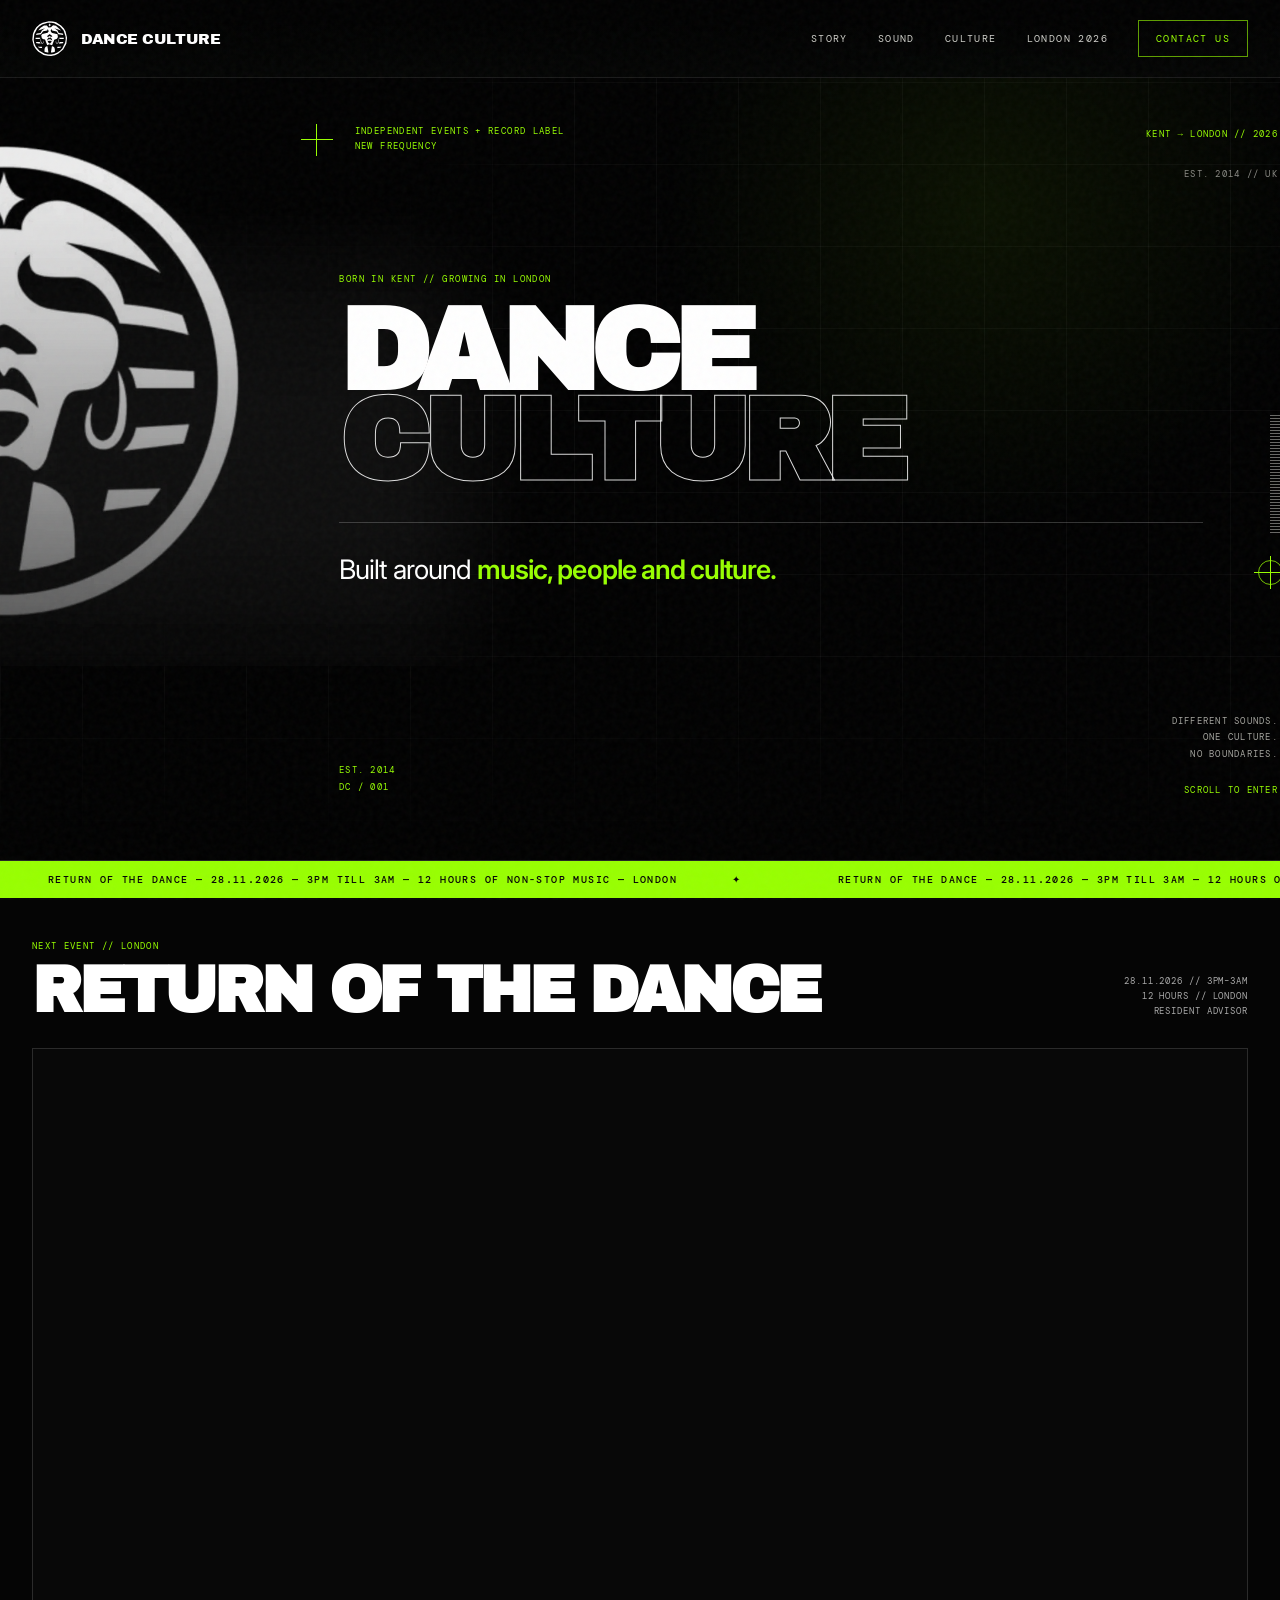
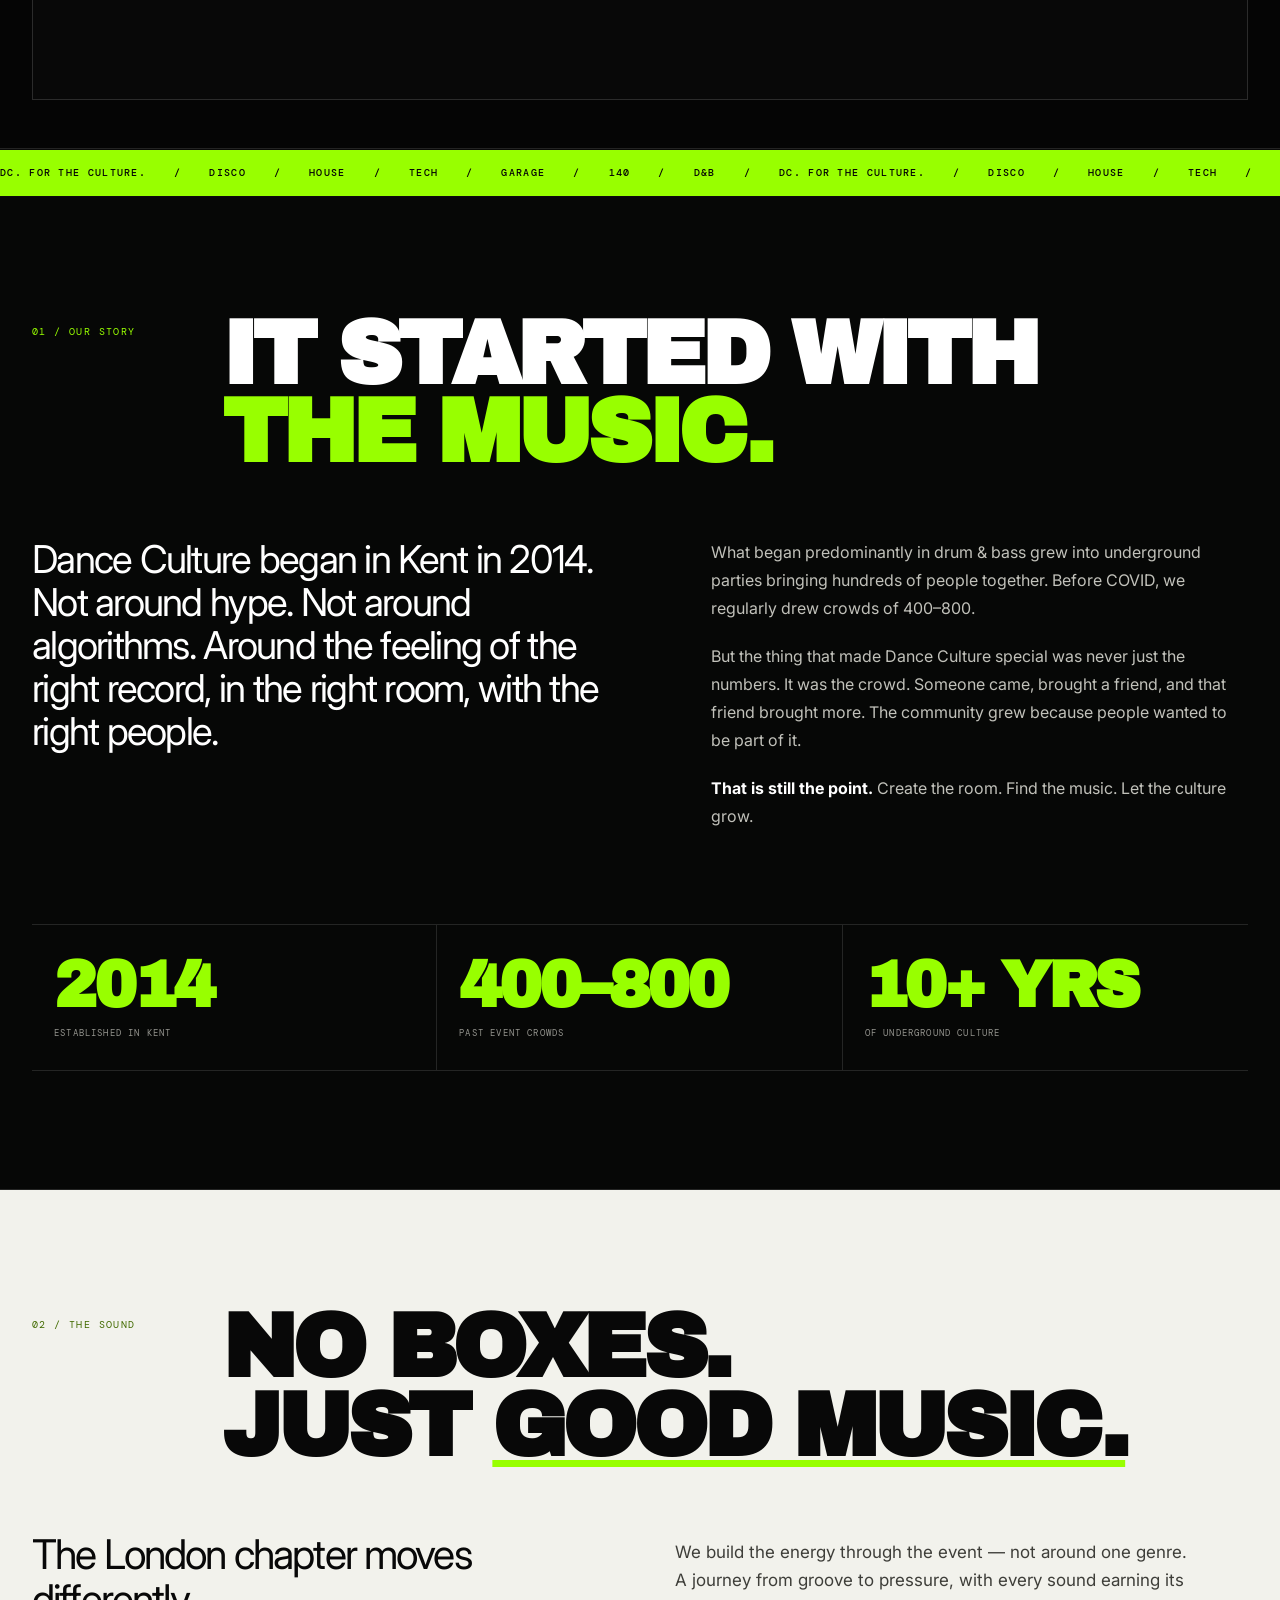
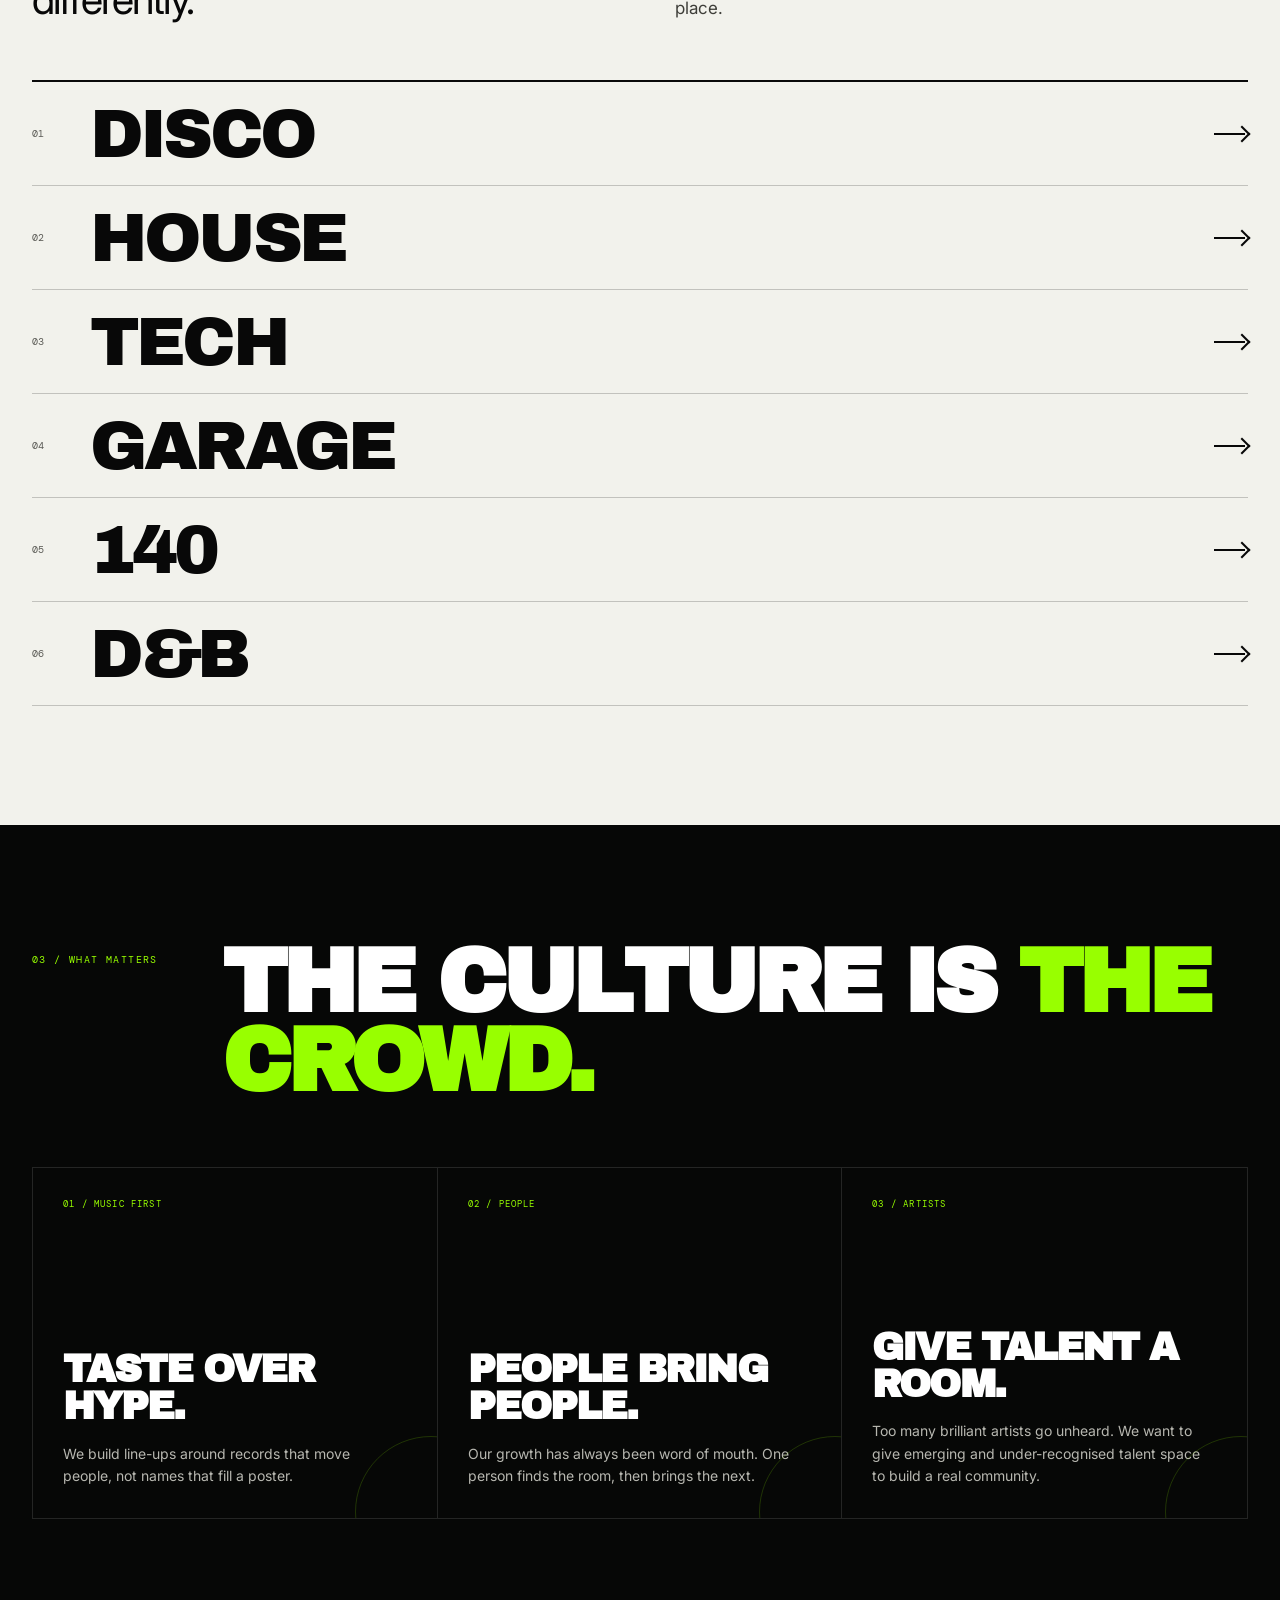
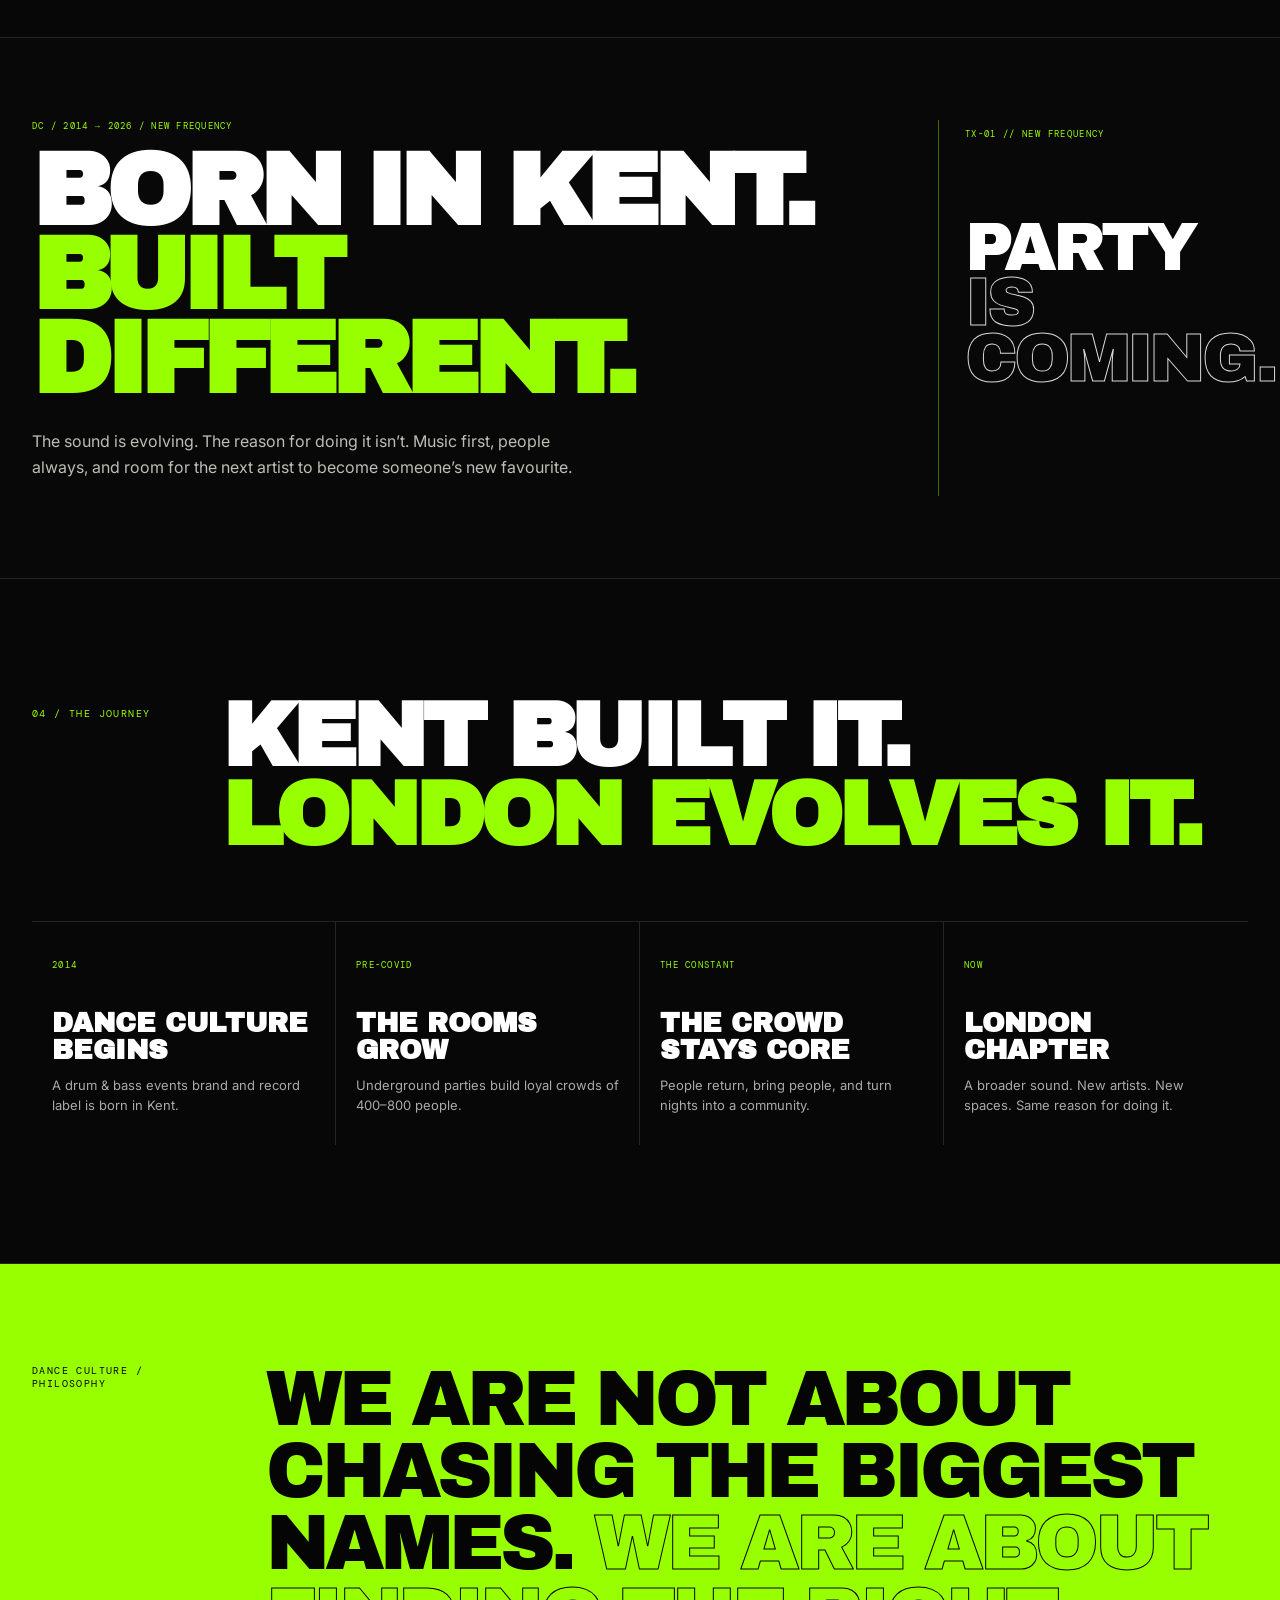
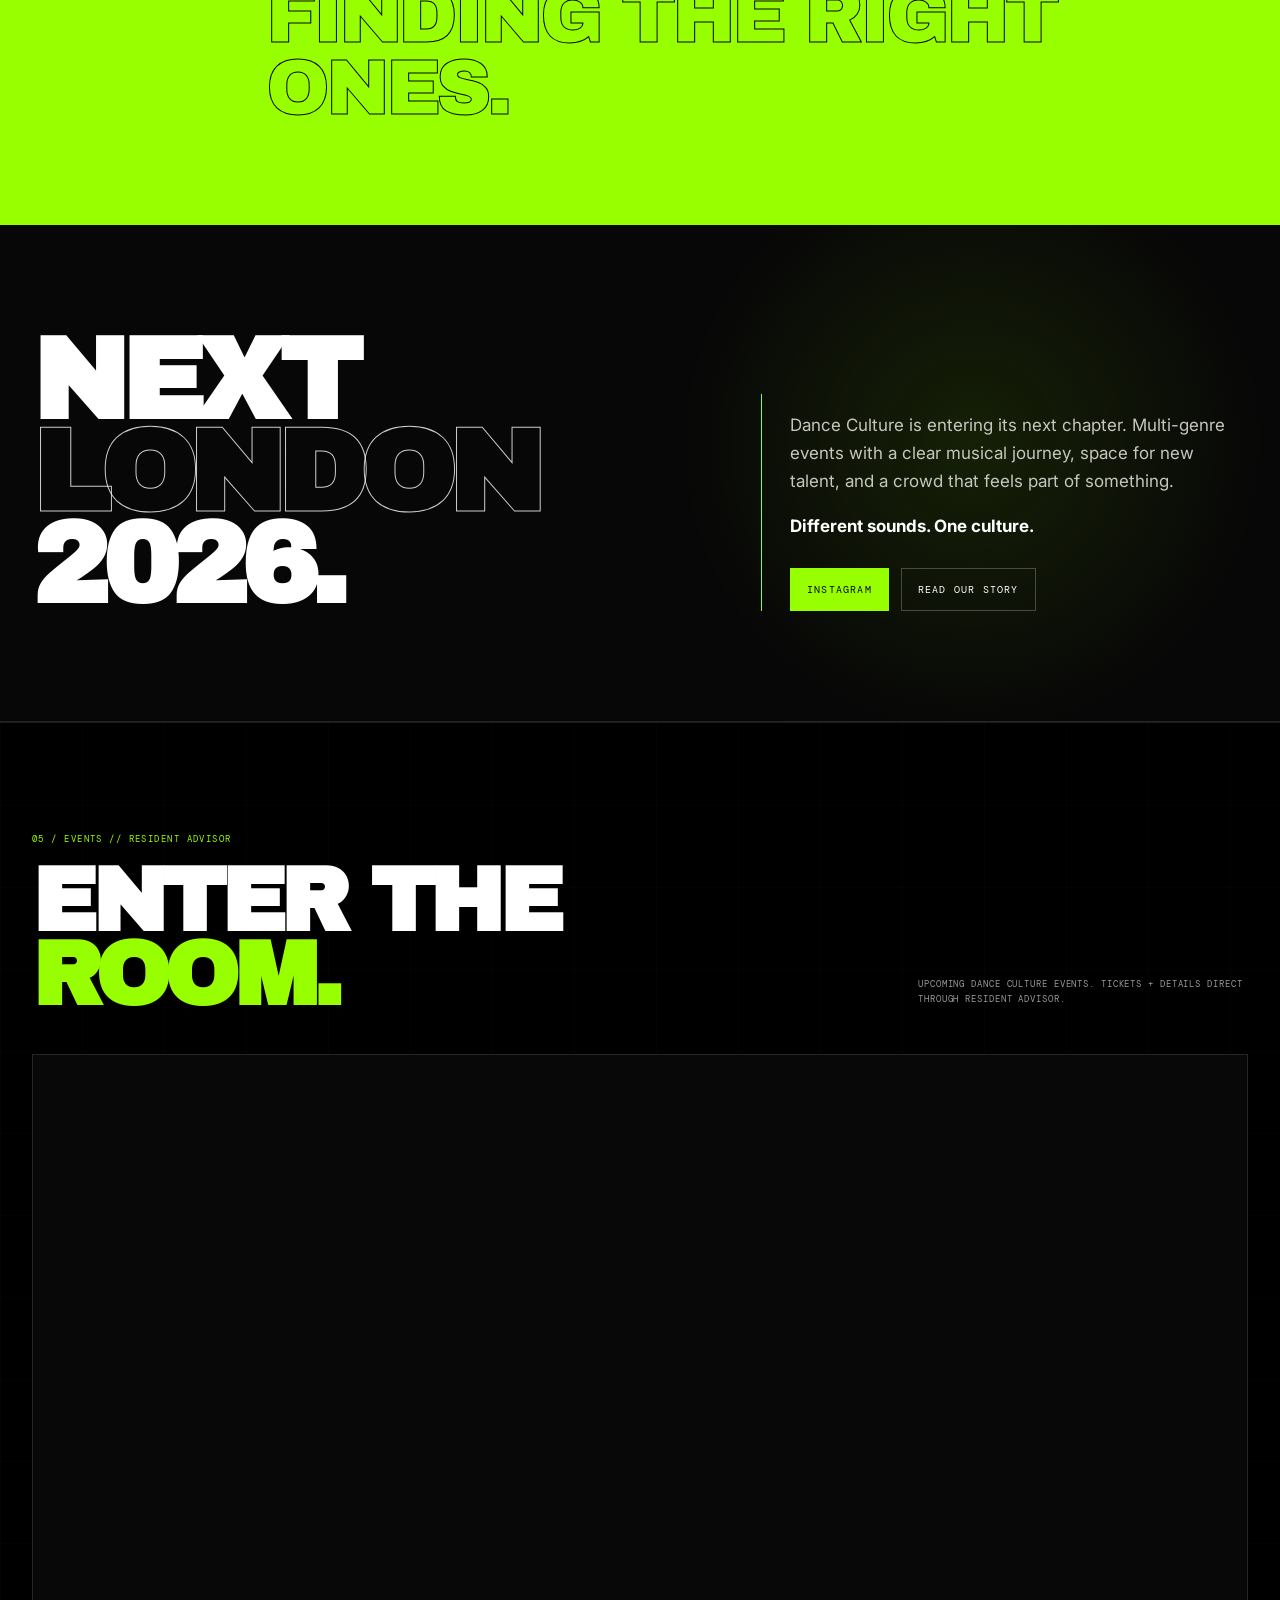
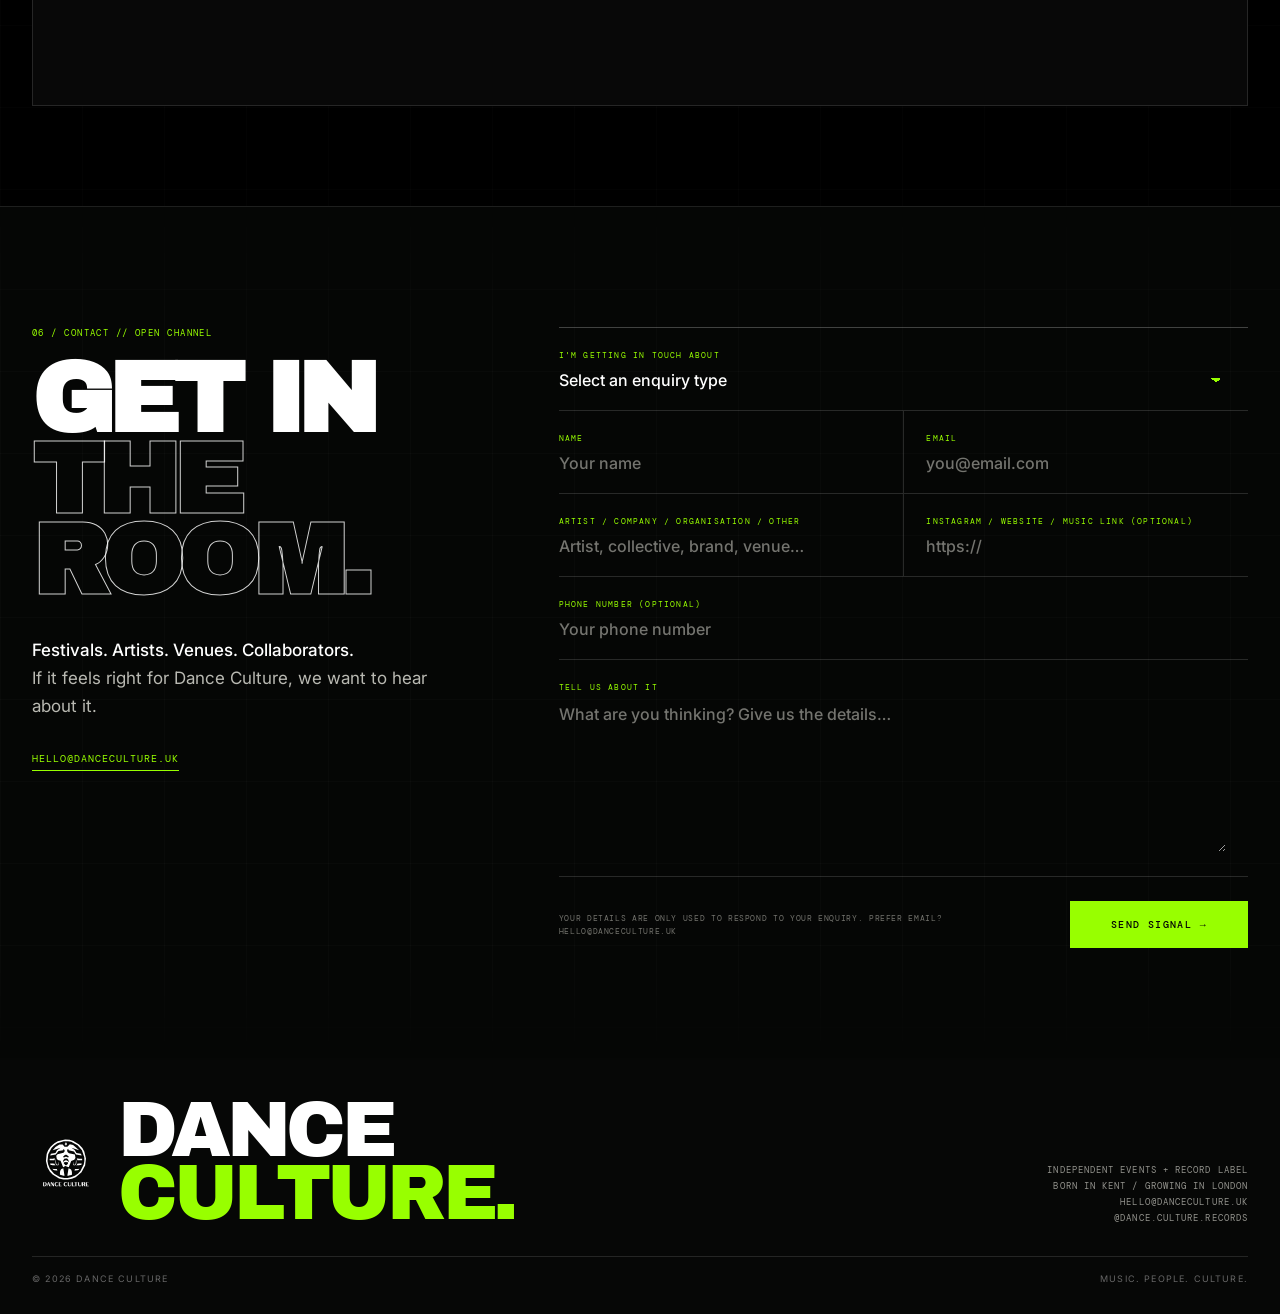
==== commit 06be4131: "Remove arrow from event title" ====
--- a/index.html
+++ b/index.html
@@ -78,7 +78,7 @@
 </section>
 <section class="top-event" id="tickets">
 <div class="event-marquee"><div class="event-marquee-track"><span>RETURN OF THE DANCE — 28.11.2026 — 3PM TILL 3AM — 12 HOURS OF NON-STOP MUSIC — LONDON</span><span>RETURN OF THE DANCE — 28.11.2026 — 3PM TILL 3AM — 12 HOURS OF NON-STOP MUSIC — LONDON</span></div></div>
-<div class="container top-event-inner"><div class="top-event-head"><div><p class="top-event-kicker">NEXT EVENT // LONDON</p><h2 class="top-event-title"><a href="https://ra.co/promoters/195850" target="_blank" rel="noreferrer">RETURN OF THE DANCE ↗</a></h2></div><p class="top-event-meta">28.11.2026 // 3PM–3AM<br>12 HOURS // LONDON<br>RESIDENT ADVISOR</p></div><div class="top-ra"><iframe src="https://ra.co/promoters/195850/widget/events?theme=dark" height="650" width="100%" style="border:none" title="Dance Culture events on Resident Advisor"></iframe></div></div>
+<div class="container top-event-inner"><div class="top-event-head"><div><p class="top-event-kicker">NEXT EVENT // LONDON</p><h2 class="top-event-title"><a href="https://ra.co/promoters/195850" target="_blank" rel="noreferrer">RETURN OF THE DANCE</a></h2></div><p class="top-event-meta">28.11.2026 // 3PM–3AM<br>12 HOURS // LONDON<br>RESIDENT ADVISOR</p></div><div class="top-ra"><iframe src="https://ra.co/promoters/195850/widget/events?theme=dark" height="650" width="100%" style="border:none" title="Dance Culture events on Resident Advisor"></iframe></div></div>
 </section>
 <div class="ticker" aria-hidden="true"><div class="ticker-track"><span>DC. FOR THE CULTURE.</span><span>/</span><span>DISCO</span><span>/</span><span>HOUSE</span><span>/</span><span>TECH</span><span>/</span><span>GARAGE</span><span>/</span><span>140</span><span>/</span><span>D&amp;B</span><span>/</span><span>DC. FOR THE CULTURE.</span><span>/</span><span>DISCO</span><span>/</span><span>HOUSE</span><span>/</span><span>TECH</span><span>/</span><span>GARAGE</span><span>/</span><span>140</span><span>/</span><span>D&amp;B</span><span>/</span></div></div>
 <section class="section" id="story"><div class="container"><div class="section-head reveal"><div class="section-no mono">01 / Our story</div><h2 class="section-title">IT STARTED WITH <span class="acid">THE MUSIC.</span></h2></div><div class="story-grid"><p class="story-lead reveal">Dance Culture began in Kent in 2014. Not around hype. Not around algorithms. Around the feeling of the right record, in the right room, with the right people.</p><div class="story-body reveal"><p>What began predominantly in drum &amp; bass grew into underground parties bringing hundreds of people together. Before COVID, we regularly drew crowds of 400–800.</p><p>But the thing that made Dance Culture special was never just the numbers. It was the crowd. Someone came, brought a friend, and that friend brought more. The community grew because people wanted to be part of it.</p><p><strong style="color:#fff">That is still the point.</strong> Create the room. Find the music. Let the culture grow.</p></div></div><div class="stats reveal"><div class="stat"><strong>2014</strong><span>Established in Kent</span></div><div class="stat"><strong>400–800</strong><span>Past event crowds</span></div><div class="stat"><strong>10+ YRS</strong><span>Of underground culture</span></div></div></div></section>
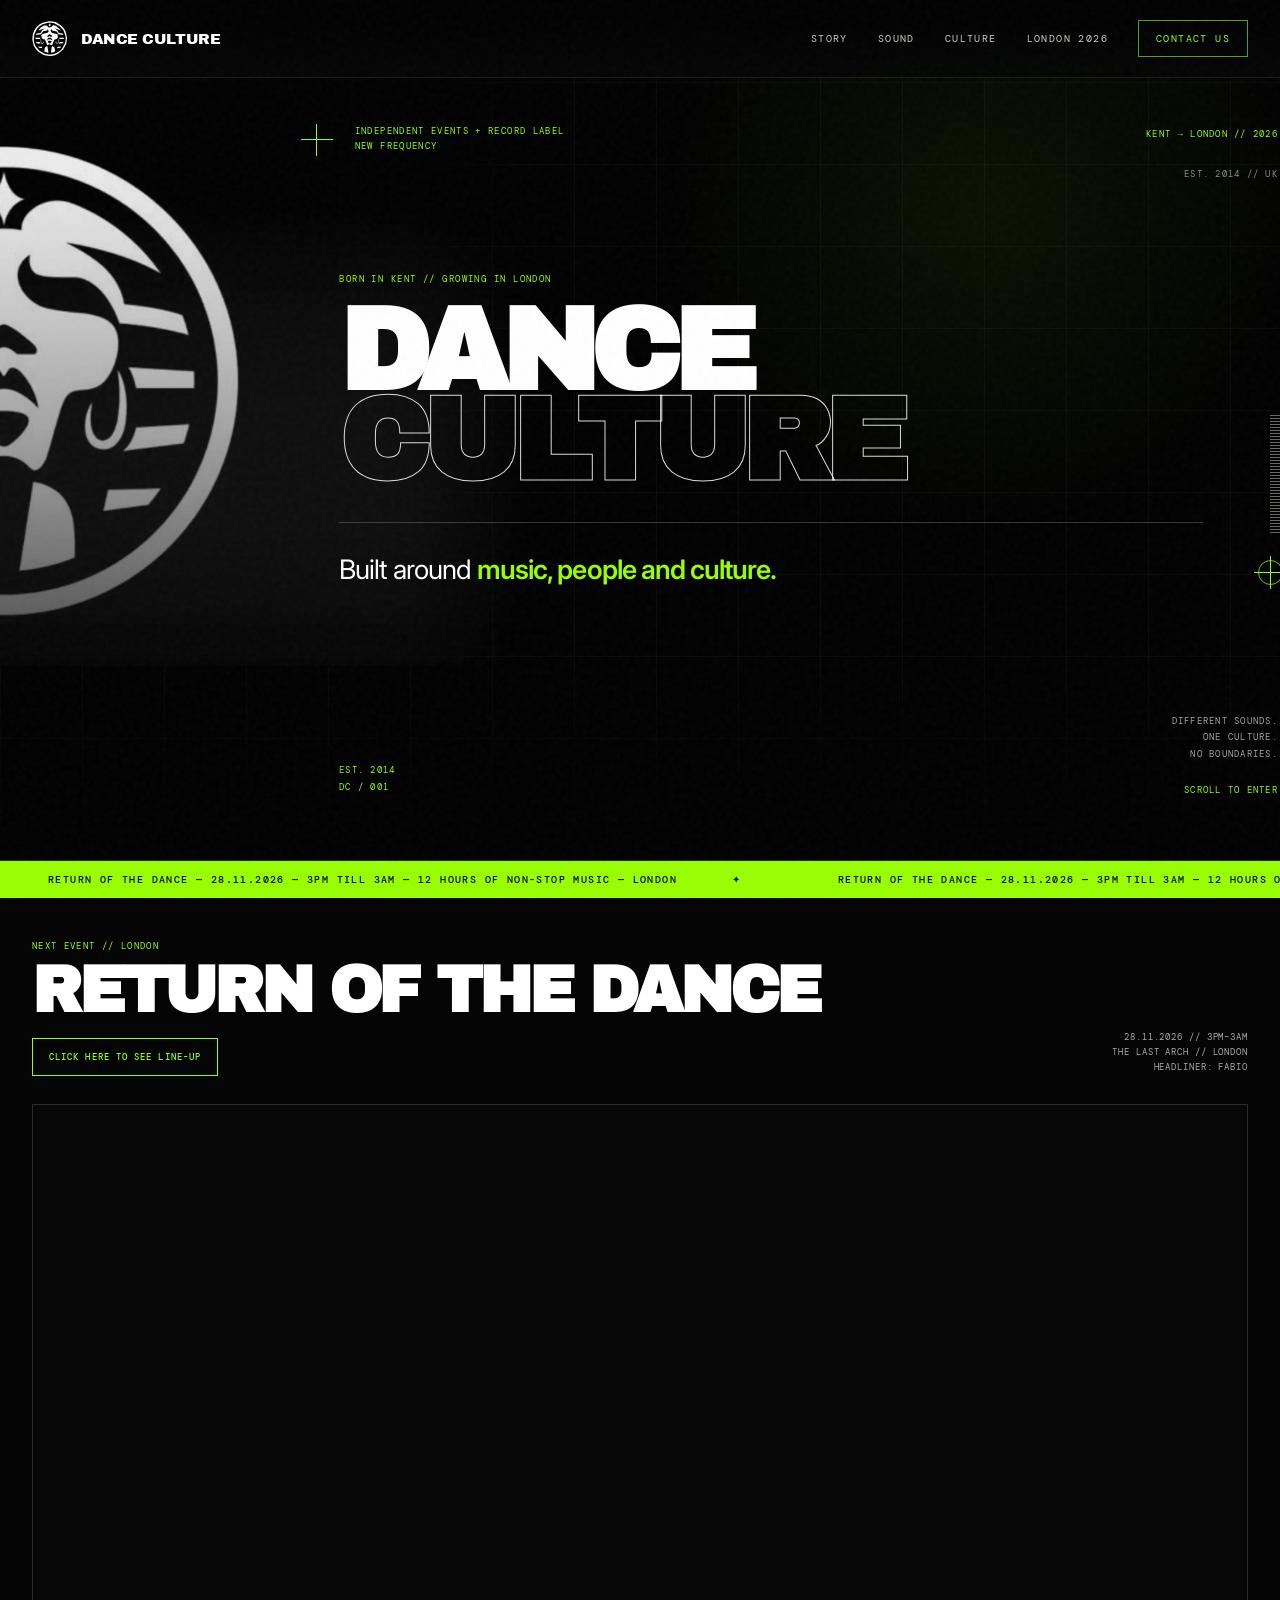
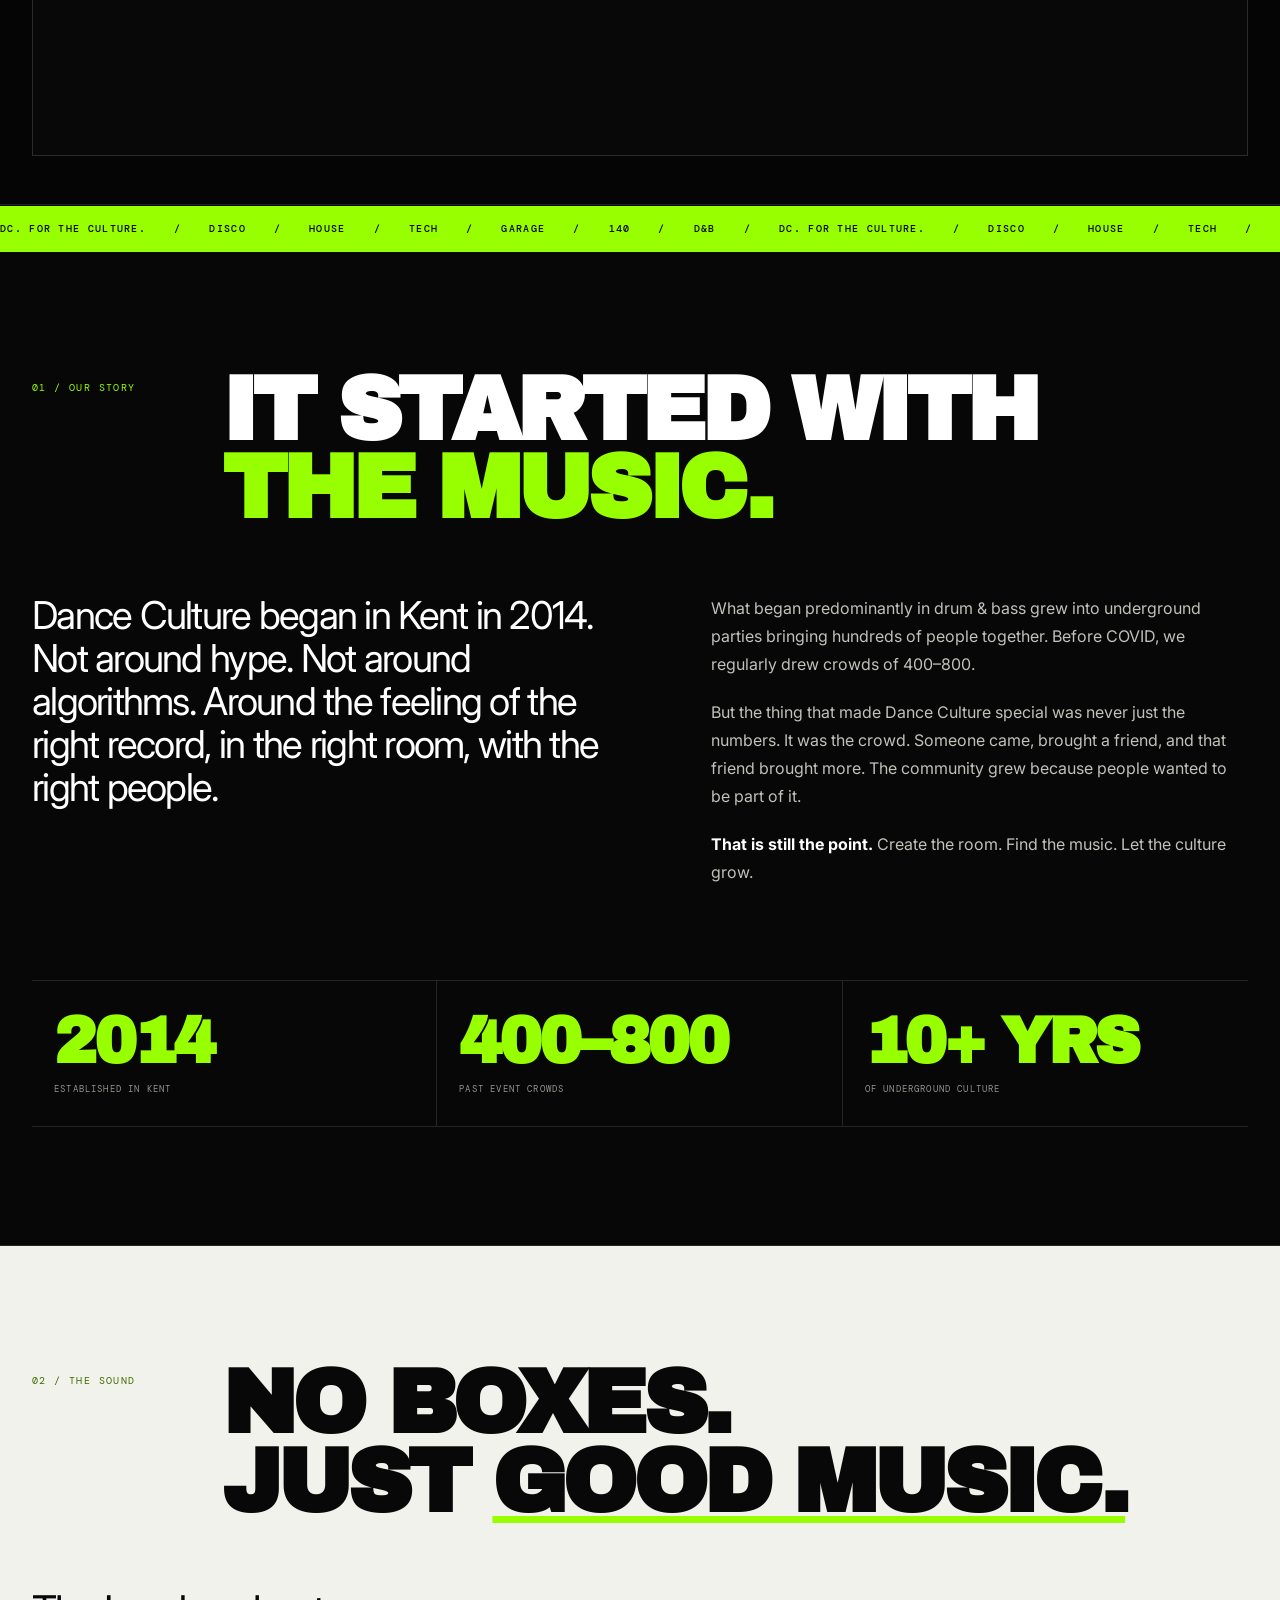
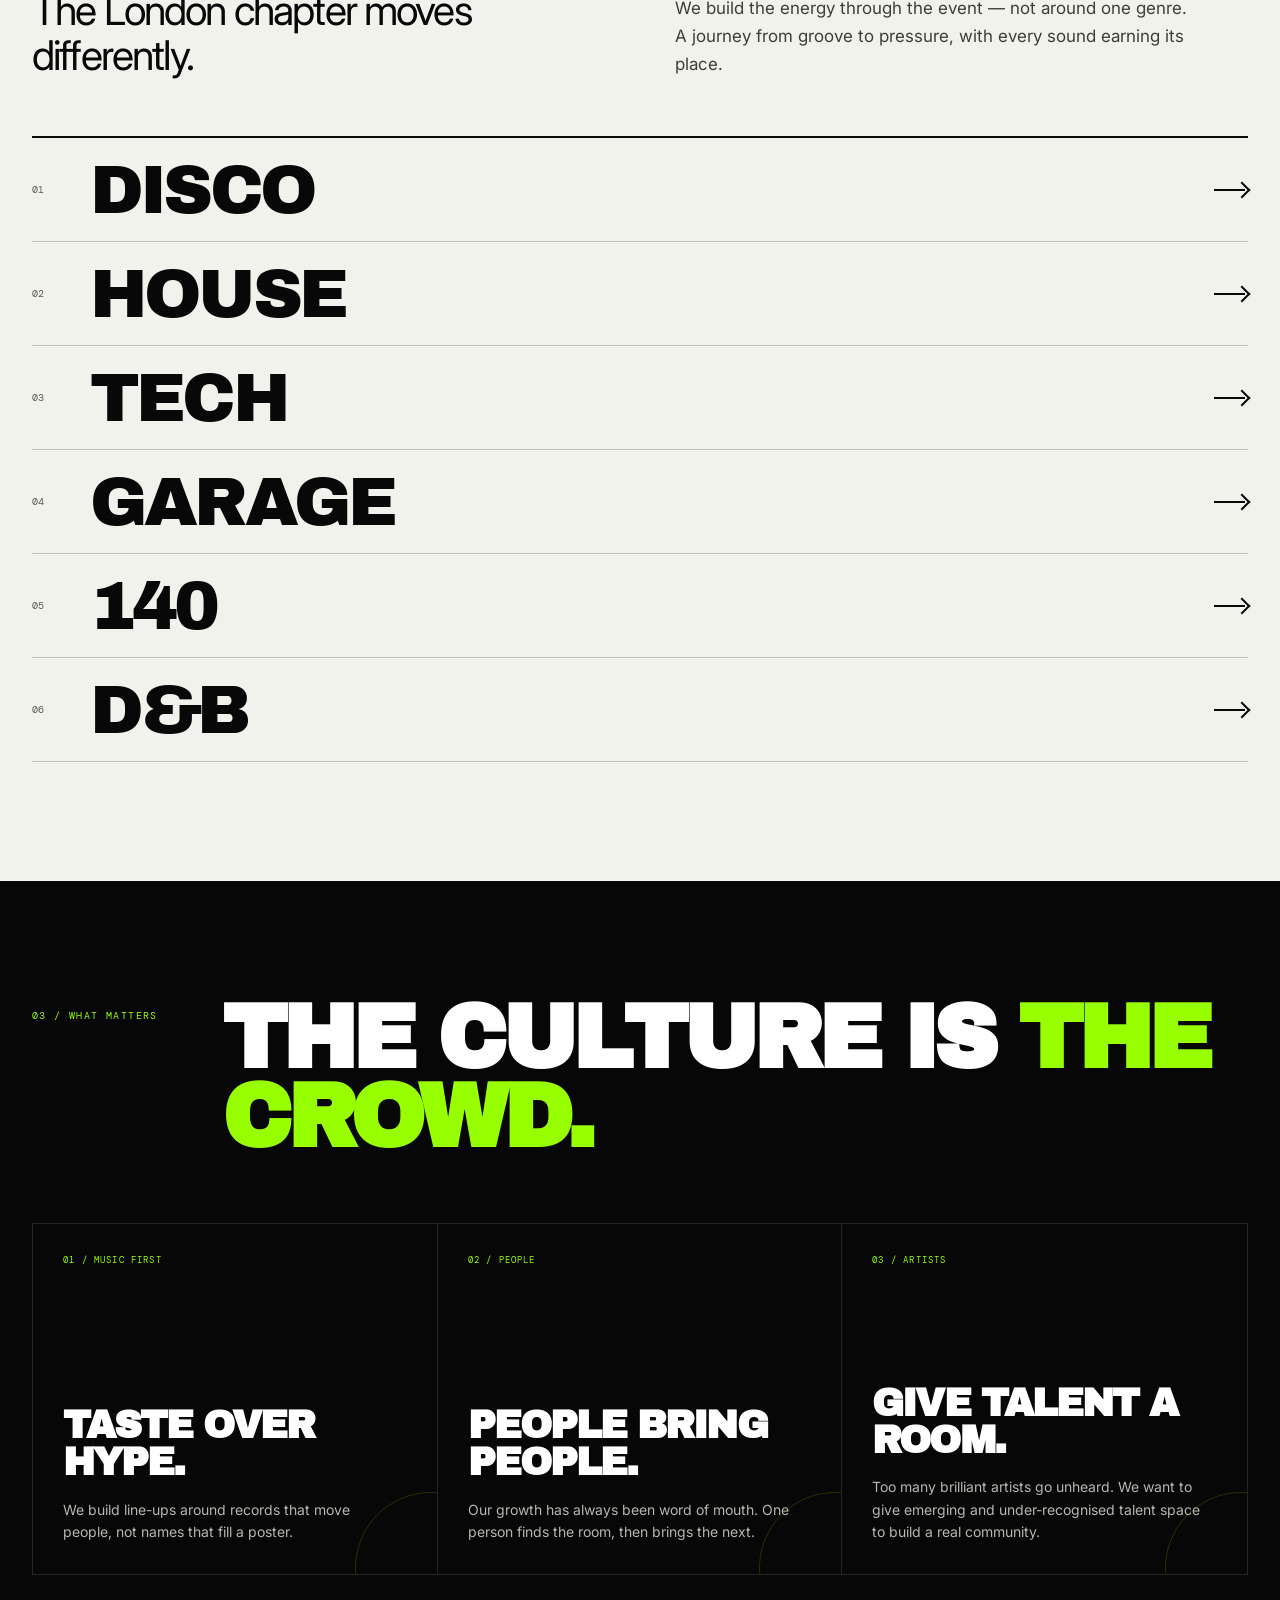
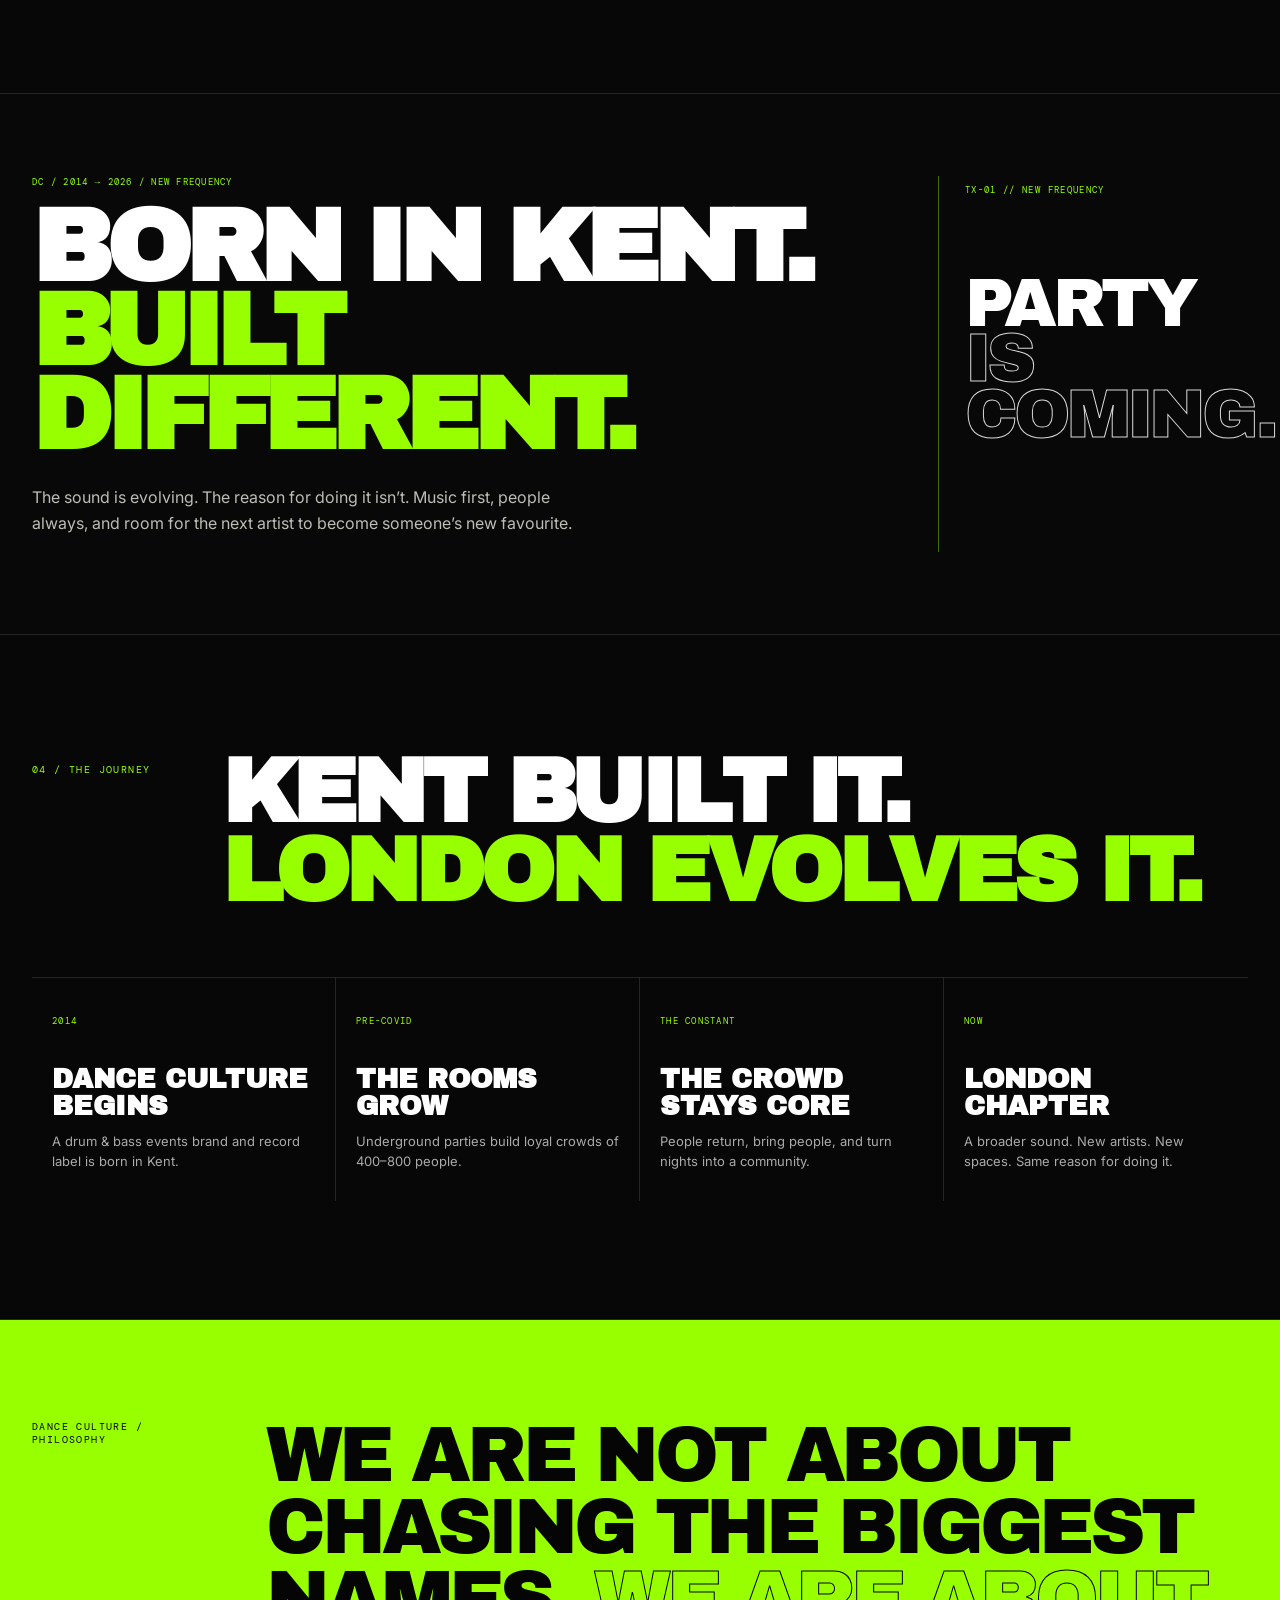
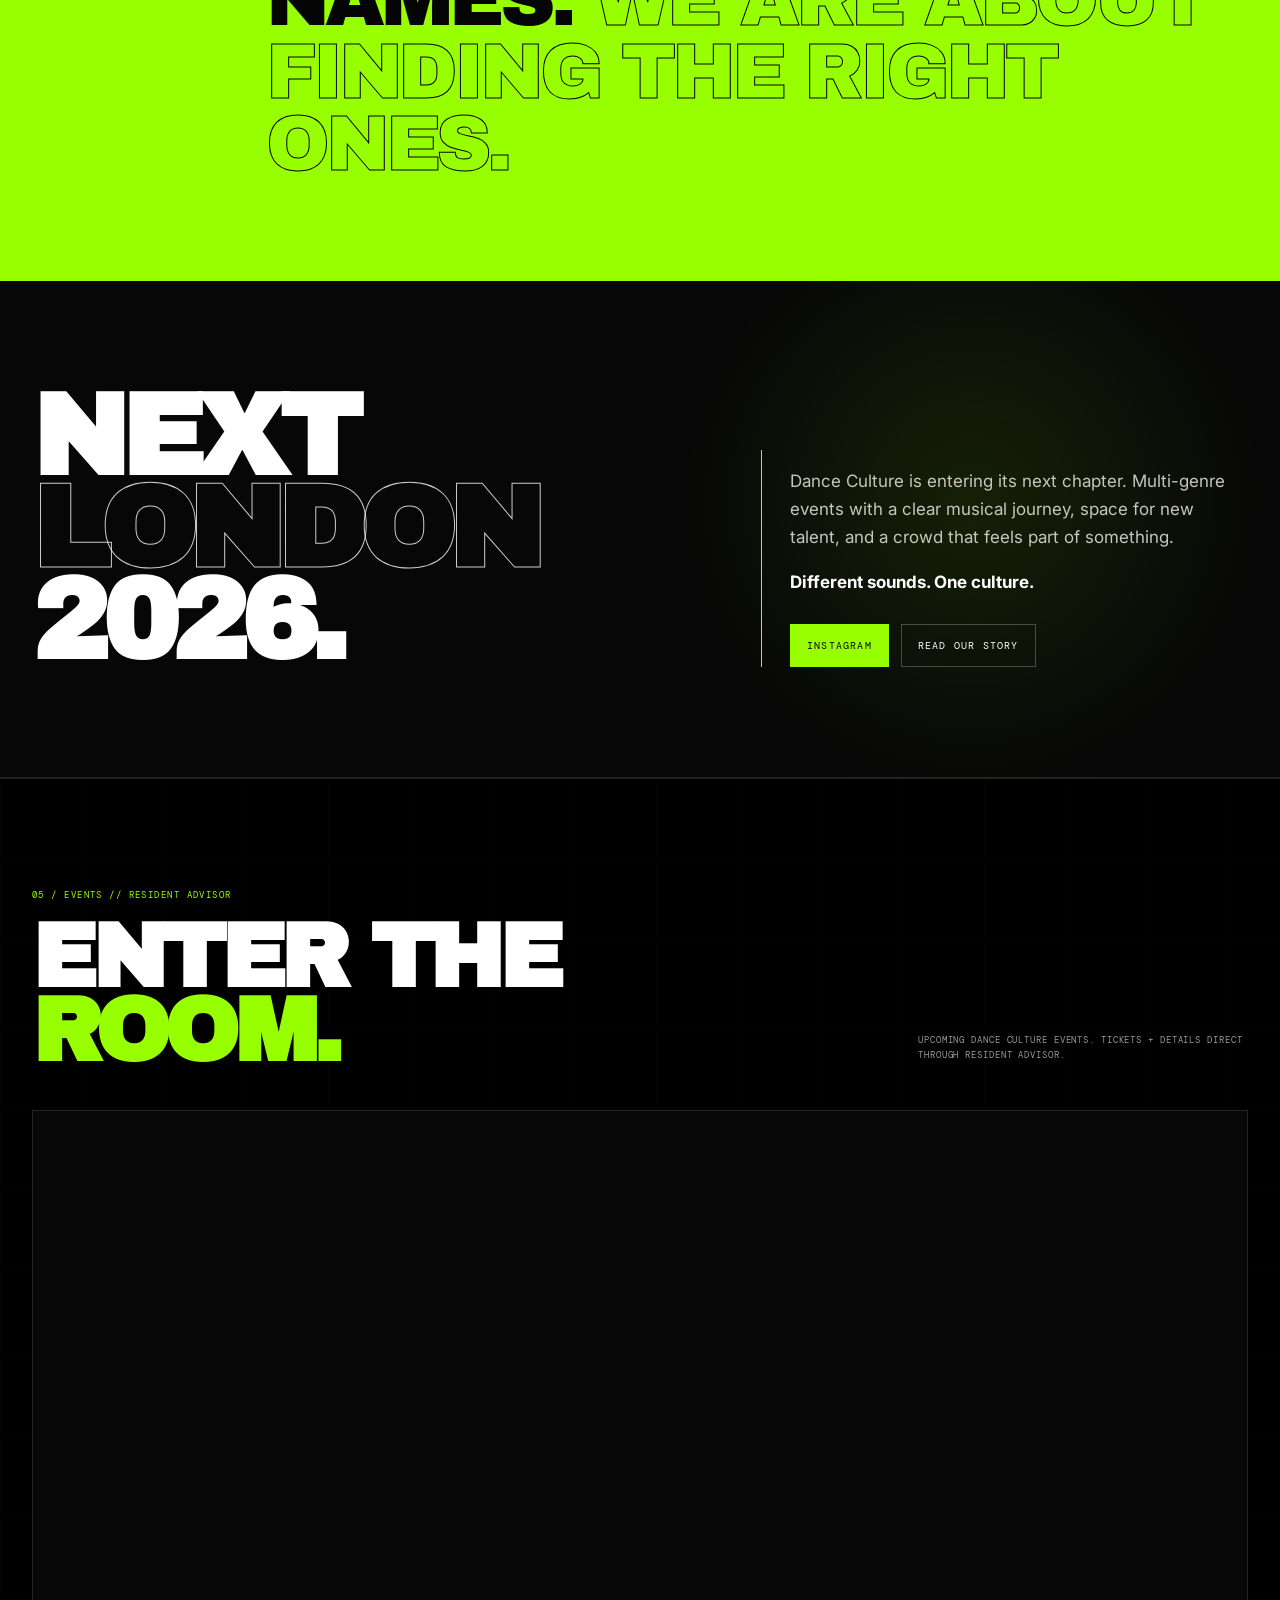
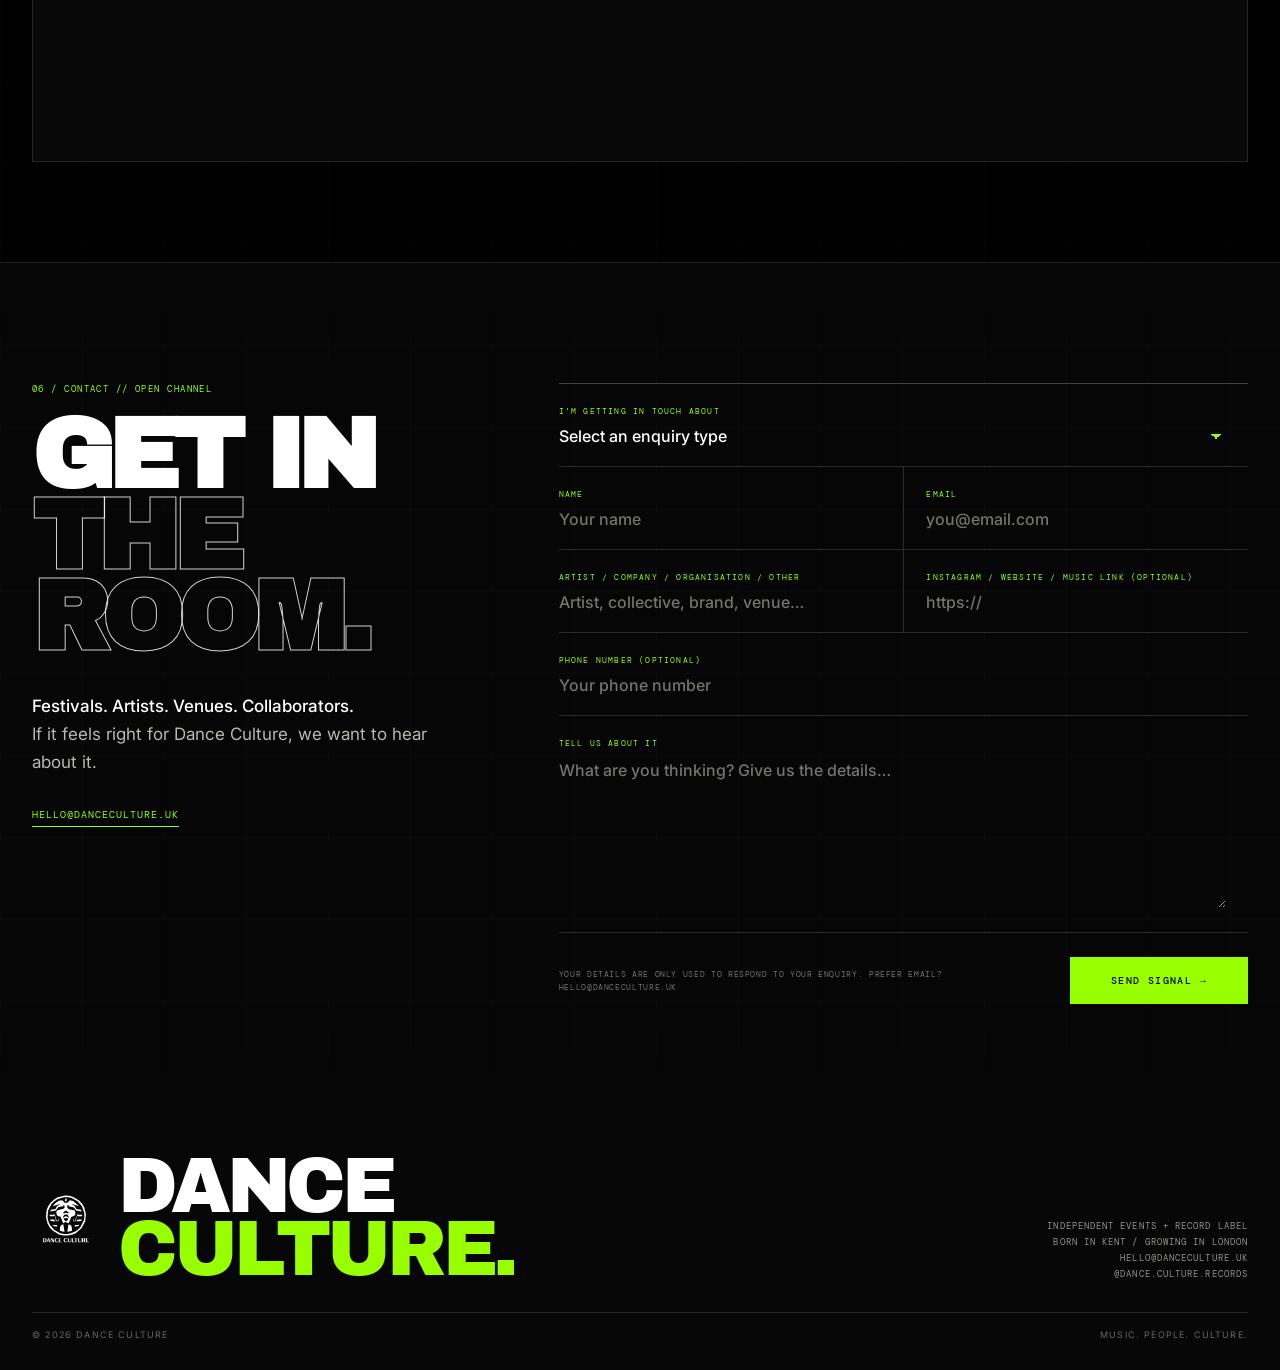
==== commit 68e312eb: "Add Last Arch, Fabio and lineup link" ====
--- a/index.html
+++ b/index.html
@@ -52,7 +52,8 @@
 .ra-frame iframe{display:block;width:100%;height:650px;border:0}
 @media(max-width:600px){.events-section{padding:72px 0 64px}.events-section:before{background-size:55px 55px}.events-head{display:block;margin-bottom:28px}.events-title{font-size:clamp(54px,15vw,70px)}.events-note{margin-top:22px}.ra-frame,.ra-frame iframe{min-height:650px;height:650px}}
 .ticket-now{position:absolute;z-index:8;right:5%;bottom:72px;display:inline-flex;align-items:center;gap:18px;padding:16px 19px 16px 21px;background:var(--acid);color:#050505;border:1px solid var(--acid);font:500 10px 'DM Mono',monospace;letter-spacing:.13em;text-transform:uppercase;box-shadow:0 0 34px rgba(152,255,0,.12);transition:transform .2s,background .2s,color .2s}.ticket-now:after{content:"→";font-size:16px;line-height:1}.ticket-now:hover{transform:translateX(4px);background:#050505;color:var(--acid)}@media(max-width:600px){.ticket-now{right:auto;left:20px;bottom:28px;padding:14px 16px;font-size:8px;gap:13px}}
-.top-event{background:#050505;border-top:1px solid rgba(255,255,255,.12);border-bottom:1px solid rgba(255,255,255,.12);overflow:hidden}.event-marquee{overflow:hidden;background:var(--acid);color:#050505;white-space:nowrap}.event-marquee-track{display:inline-flex;min-width:max-content;animation:eventScroll 24s linear infinite}.event-marquee-track span{padding:12px 48px;font:500 10px 'DM Mono',monospace;letter-spacing:.14em;text-transform:uppercase}.event-marquee-track span:after{content:" ✦";margin-left:48px}@keyframes eventScroll{to{transform:translateX(-50%)}}.top-event-inner{padding-top:42px;padding-bottom:48px}.top-event-head{display:flex;align-items:end;justify-content:space-between;gap:30px;margin-bottom:28px}.top-event-kicker{margin:0 0 10px;color:var(--acid);font:9px 'DM Mono',monospace;letter-spacing:.15em}.top-event-title{margin:0;font-family:'Archivo Black',sans-serif;font-size:clamp(38px,5vw,76px);line-height:.9;letter-spacing:-.05em}.top-event-title a{color:#fff}.top-event-title a:hover{color:var(--acid)}.top-event-meta{margin:0;color:#aaa;font:9px 'DM Mono',monospace;line-height:1.7;letter-spacing:.1em;text-align:right}.top-ra{border:1px solid rgba(255,255,255,.14);background:#080808}.top-ra iframe{display:block;width:100%;height:650px;border:0}@media(max-width:600px){.event-marquee-track{animation-duration:18s}.event-marquee-track span{padding:10px 28px;font-size:8px}.top-event-inner{padding-top:30px;padding-bottom:34px}.top-event-head{display:block}.top-event-title{font-size:clamp(38px,11vw,54px)}.top-event-meta{margin-top:16px;text-align:left}.top-ra iframe{height:650px}}</style>
+.top-event{background:#050505;border-top:1px solid rgba(255,255,255,.12);border-bottom:1px solid rgba(255,255,255,.12);overflow:hidden}.event-marquee{overflow:hidden;background:var(--acid);color:#050505;white-space:nowrap}.event-marquee-track{display:inline-flex;min-width:max-content;animation:eventScroll 24s linear infinite}.event-marquee-track span{padding:12px 48px;font:500 10px 'DM Mono',monospace;letter-spacing:.14em;text-transform:uppercase}.event-marquee-track span:after{content:" ✦";margin-left:48px}@keyframes eventScroll{to{transform:translateX(-50%)}}.top-event-inner{padding-top:42px;padding-bottom:48px}.top-event-head{display:flex;align-items:end;justify-content:space-between;gap:30px;margin-bottom:28px}.top-event-kicker{margin:0 0 10px;color:var(--acid);font:9px 'DM Mono',monospace;letter-spacing:.15em}.top-event-title{margin:0;font-family:'Archivo Black',sans-serif;font-size:clamp(38px,5vw,76px);line-height:.9;letter-spacing:-.05em}.top-event-title a{color:#fff}.top-event-title a:hover{color:var(--acid)}.top-event-meta{margin:0;color:#aaa;font:9px 'DM Mono',monospace;line-height:1.7;letter-spacing:.1em;text-align:right}.top-ra{border:1px solid rgba(255,255,255,.14);background:#080808}.top-ra iframe{display:block;width:100%;height:650px;border:0}@media(max-width:600px){.event-marquee-track{animation-duration:18s}.event-marquee-track span{padding:10px 28px;font-size:8px}.top-event-inner{padding-top:30px;padding-bottom:34px}.top-event-head{display:block}.top-event-title{font-size:clamp(38px,11vw,54px)}.top-event-meta{margin-top:16px;text-align:left}.top-ra iframe{height:650px}}.lineup-btn{display:inline-flex;margin-top:18px;padding:12px 16px;border:1px solid var(--acid);color:var(--acid);font:500 9px 'DM Mono',monospace;letter-spacing:.12em;text-transform:uppercase;transition:.2s}.lineup-btn:hover{background:var(--acid);color:#050505}@media(max-width:600px){.lineup-btn{margin-top:14px;font-size:8px}}
+</style>
 </head>
 <body>
 <div class="grain"></div>
@@ -78,7 +79,7 @@
 </section>
 <section class="top-event" id="tickets">
 <div class="event-marquee"><div class="event-marquee-track"><span>RETURN OF THE DANCE — 28.11.2026 — 3PM TILL 3AM — 12 HOURS OF NON-STOP MUSIC — LONDON</span><span>RETURN OF THE DANCE — 28.11.2026 — 3PM TILL 3AM — 12 HOURS OF NON-STOP MUSIC — LONDON</span></div></div>
-<div class="container top-event-inner"><div class="top-event-head"><div><p class="top-event-kicker">NEXT EVENT // LONDON</p><h2 class="top-event-title"><a href="https://ra.co/promoters/195850" target="_blank" rel="noreferrer">RETURN OF THE DANCE</a></h2></div><p class="top-event-meta">28.11.2026 // 3PM–3AM<br>12 HOURS // LONDON<br>RESIDENT ADVISOR</p></div><div class="top-ra"><iframe src="https://ra.co/promoters/195850/widget/events?theme=dark" height="650" width="100%" style="border:none" title="Dance Culture events on Resident Advisor"></iframe></div></div>
+<div class="container top-event-inner"><div class="top-event-head"><div><p class="top-event-kicker">NEXT EVENT // LONDON</p><h2 class="top-event-title"><a href="https://ra.co/promoters/195850" target="_blank" rel="noreferrer">RETURN OF THE DANCE</a></h2><a class="lineup-btn" href="lineup.html">Click here to see line-up</a></div><p class="top-event-meta">28.11.2026 // 3PM–3AM<br>THE LAST ARCH // LONDON<br>HEADLINER: FABIO</p></div><div class="top-ra"><iframe src="https://ra.co/promoters/195850/widget/events?theme=dark" height="650" width="100%" style="border:none" title="Dance Culture events on Resident Advisor"></iframe></div></div>
 </section>
 <div class="ticker" aria-hidden="true"><div class="ticker-track"><span>DC. FOR THE CULTURE.</span><span>/</span><span>DISCO</span><span>/</span><span>HOUSE</span><span>/</span><span>TECH</span><span>/</span><span>GARAGE</span><span>/</span><span>140</span><span>/</span><span>D&amp;B</span><span>/</span><span>DC. FOR THE CULTURE.</span><span>/</span><span>DISCO</span><span>/</span><span>HOUSE</span><span>/</span><span>TECH</span><span>/</span><span>GARAGE</span><span>/</span><span>140</span><span>/</span><span>D&amp;B</span><span>/</span></div></div>
 <section class="section" id="story"><div class="container"><div class="section-head reveal"><div class="section-no mono">01 / Our story</div><h2 class="section-title">IT STARTED WITH <span class="acid">THE MUSIC.</span></h2></div><div class="story-grid"><p class="story-lead reveal">Dance Culture began in Kent in 2014. Not around hype. Not around algorithms. Around the feeling of the right record, in the right room, with the right people.</p><div class="story-body reveal"><p>What began predominantly in drum &amp; bass grew into underground parties bringing hundreds of people together. Before COVID, we regularly drew crowds of 400–800.</p><p>But the thing that made Dance Culture special was never just the numbers. It was the crowd. Someone came, brought a friend, and that friend brought more. The community grew because people wanted to be part of it.</p><p><strong style="color:#fff">That is still the point.</strong> Create the room. Find the music. Let the culture grow.</p></div></div><div class="stats reveal"><div class="stat"><strong>2014</strong><span>Established in Kent</span></div><div class="stat"><strong>400–800</strong><span>Past event crowds</span></div><div class="stat"><strong>10+ YRS</strong><span>Of underground culture</span></div></div></div></section>
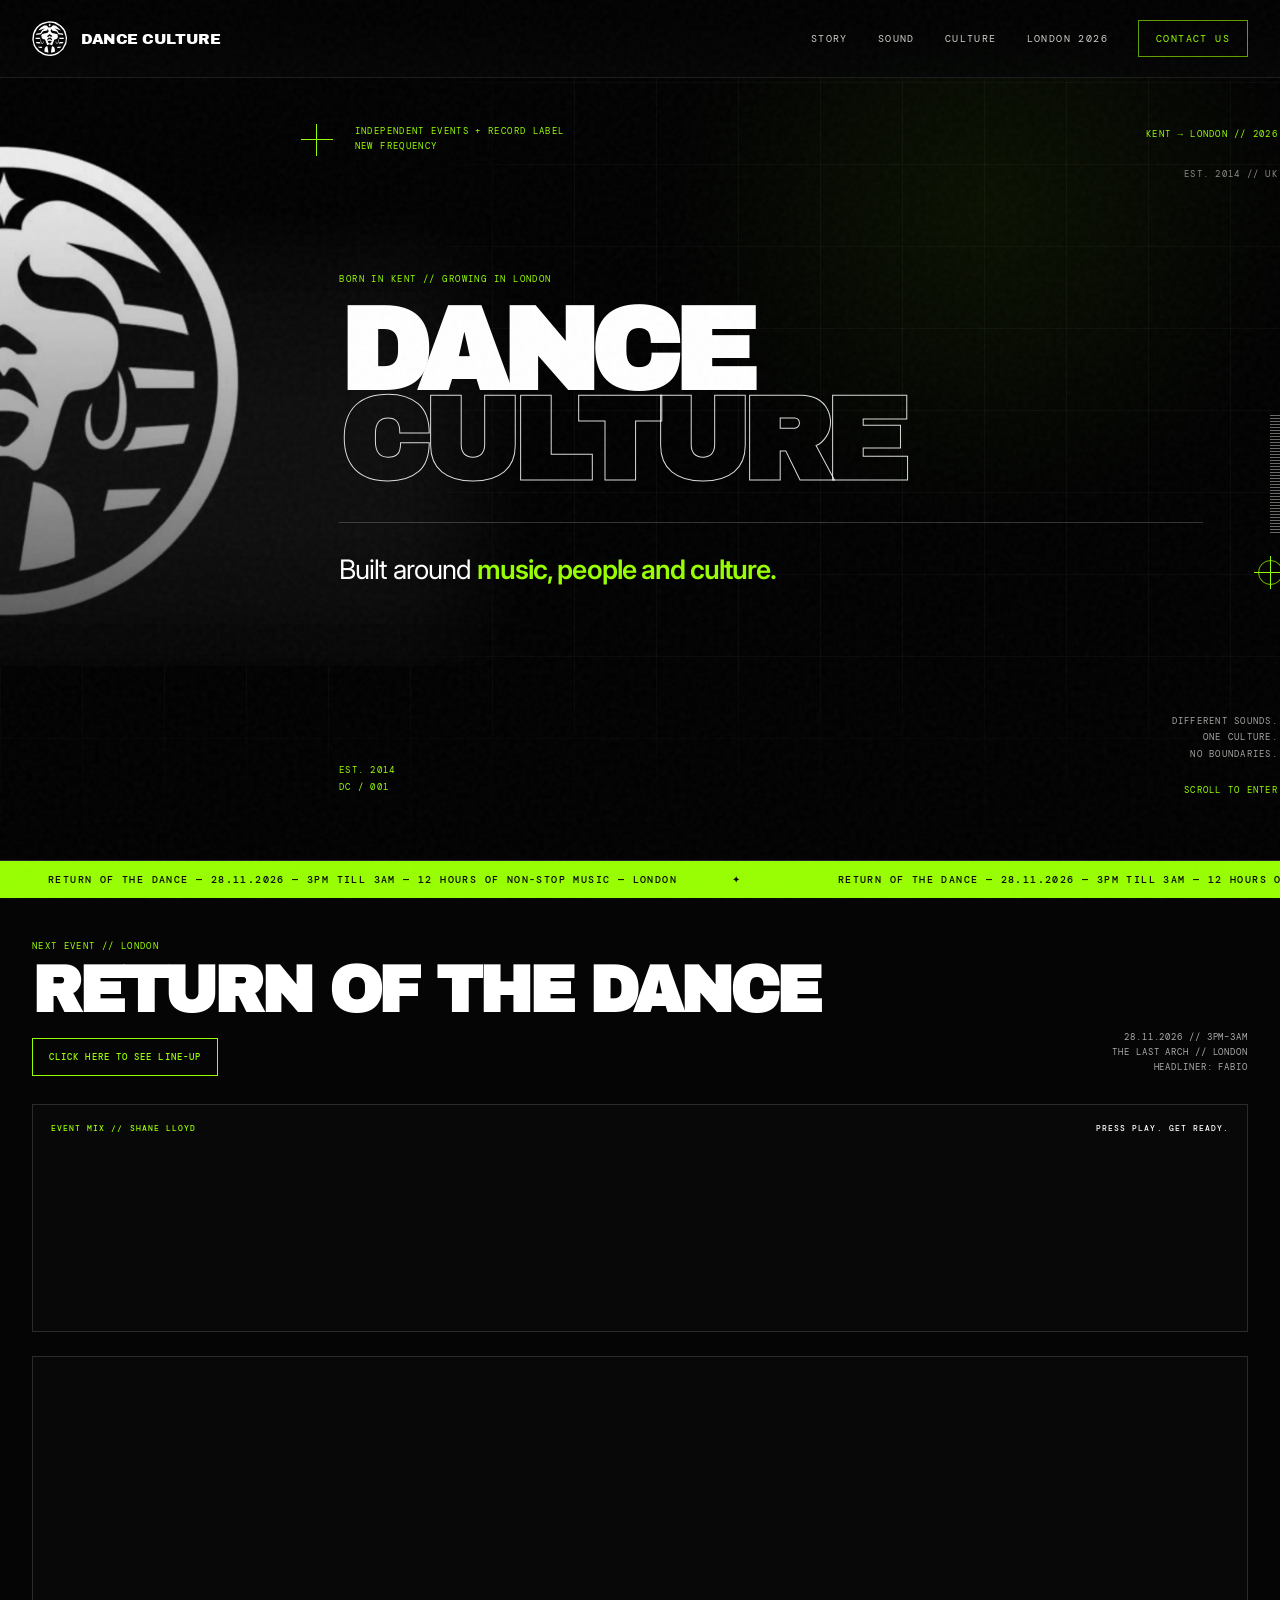
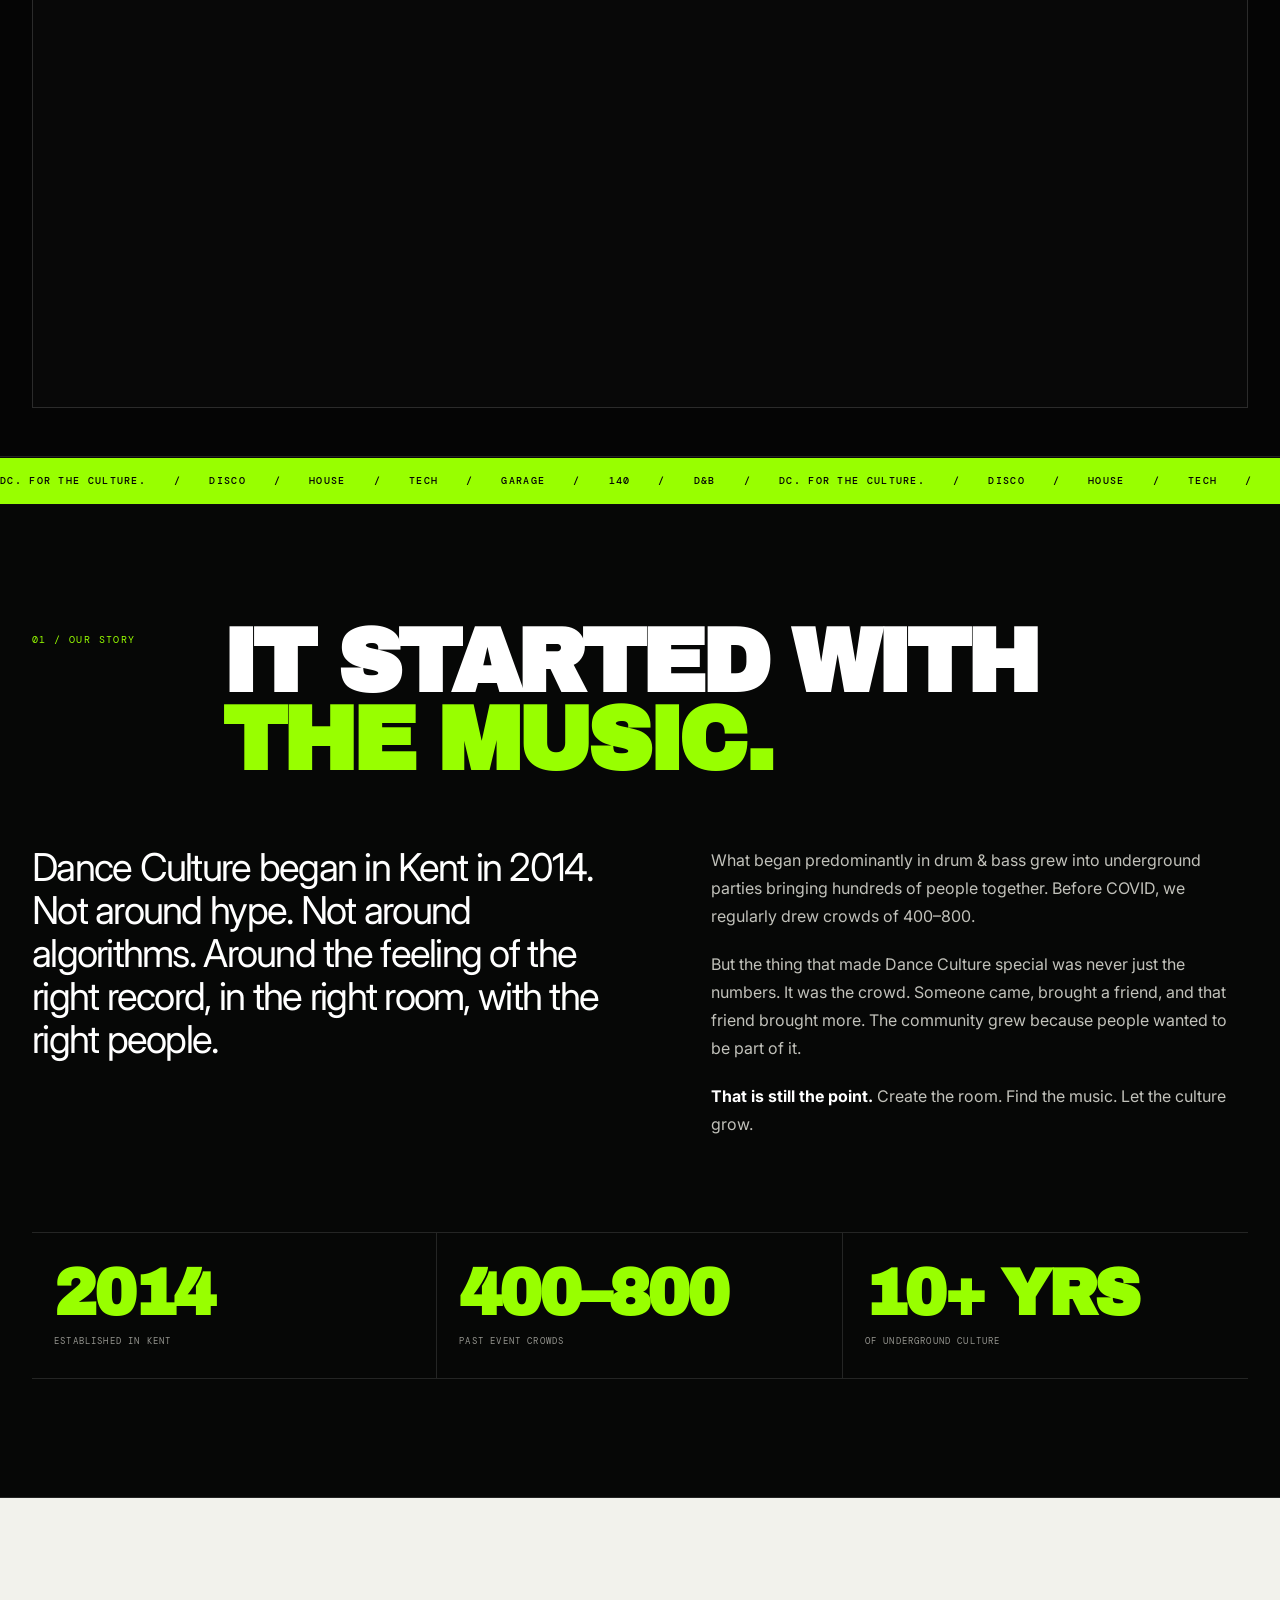
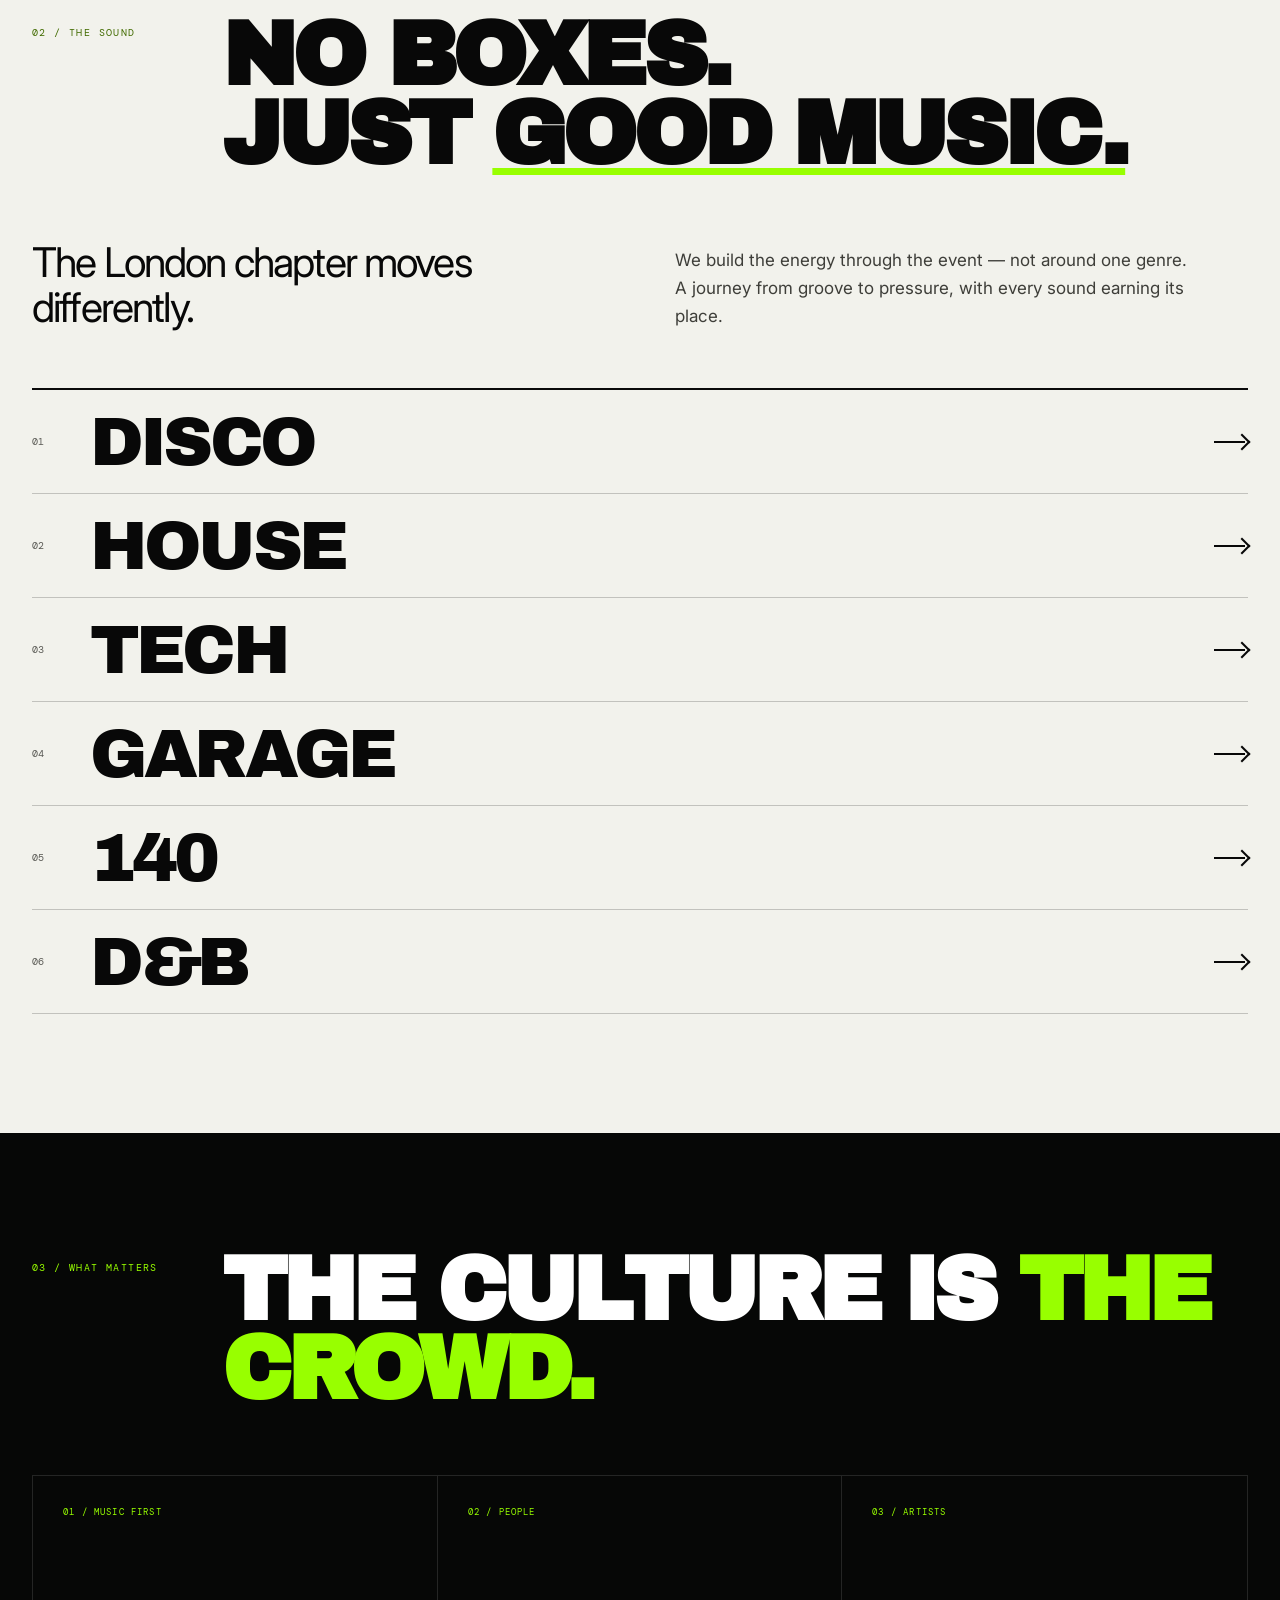
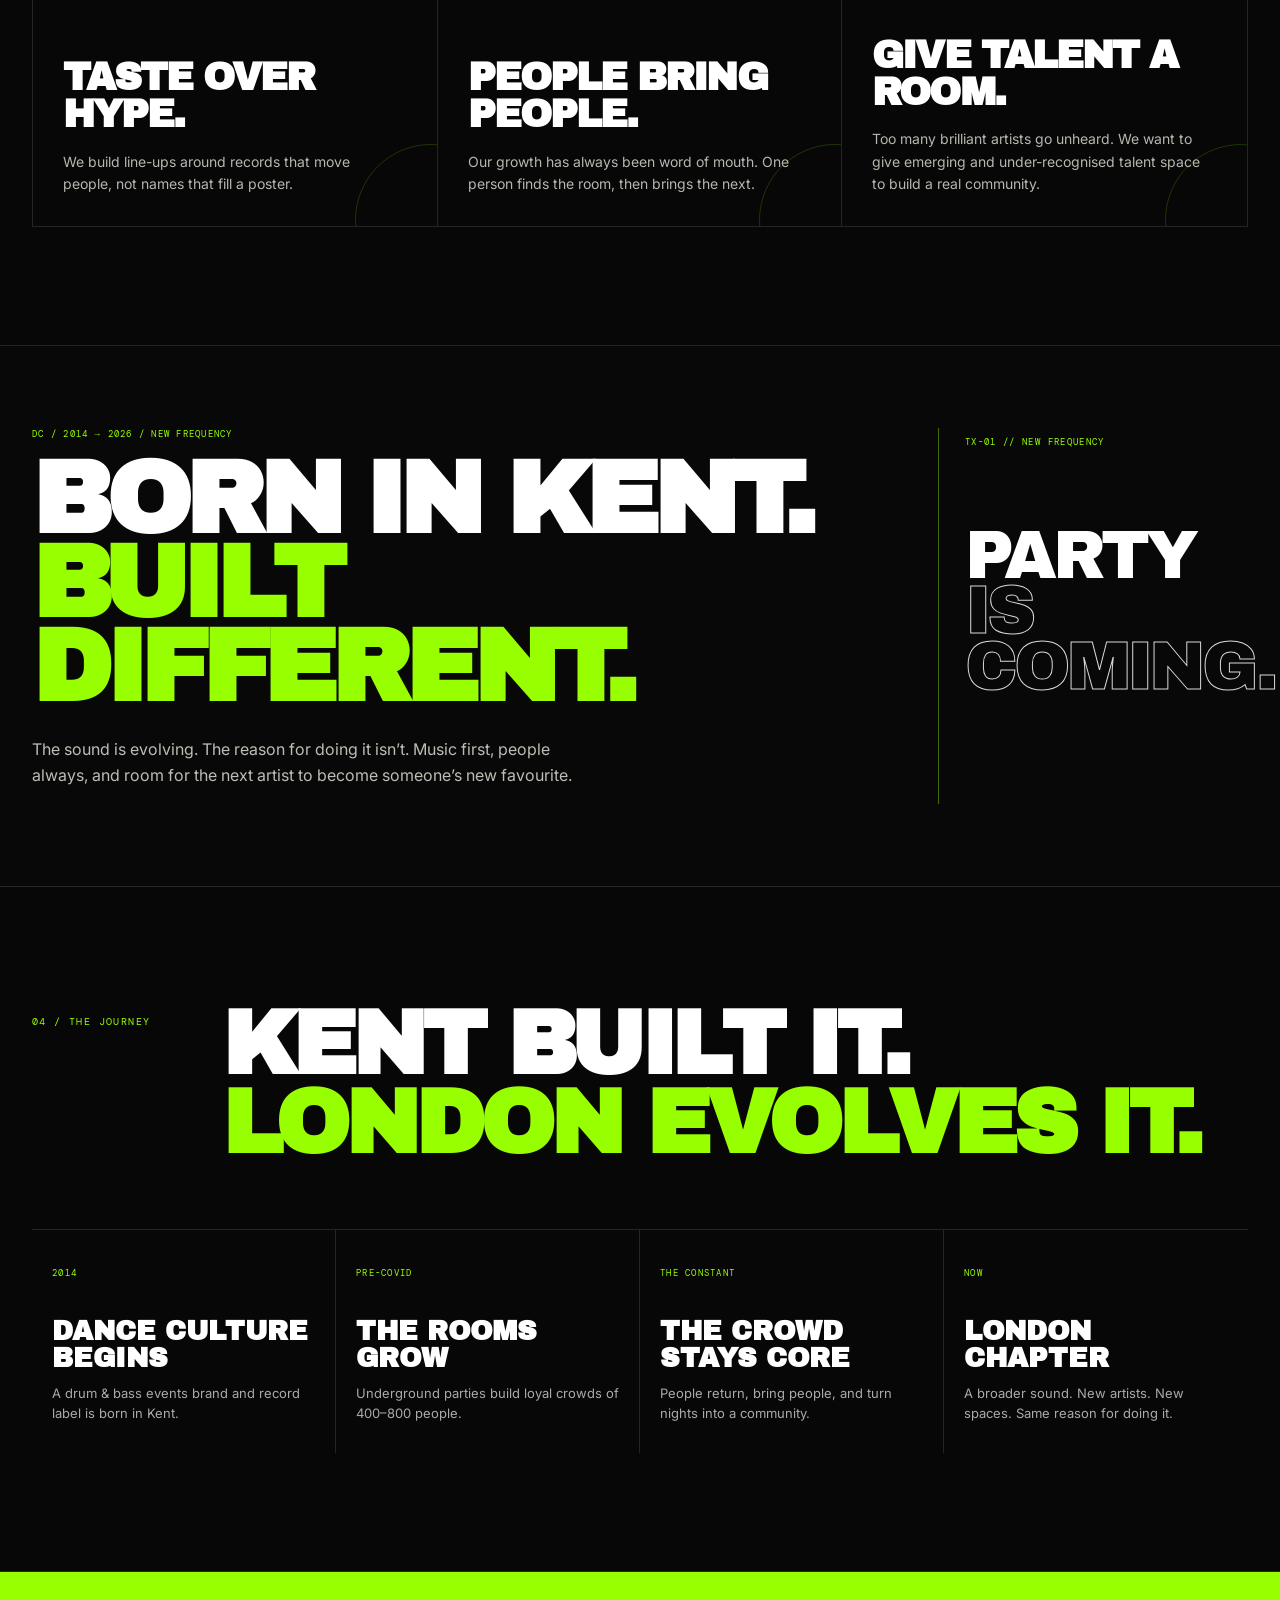
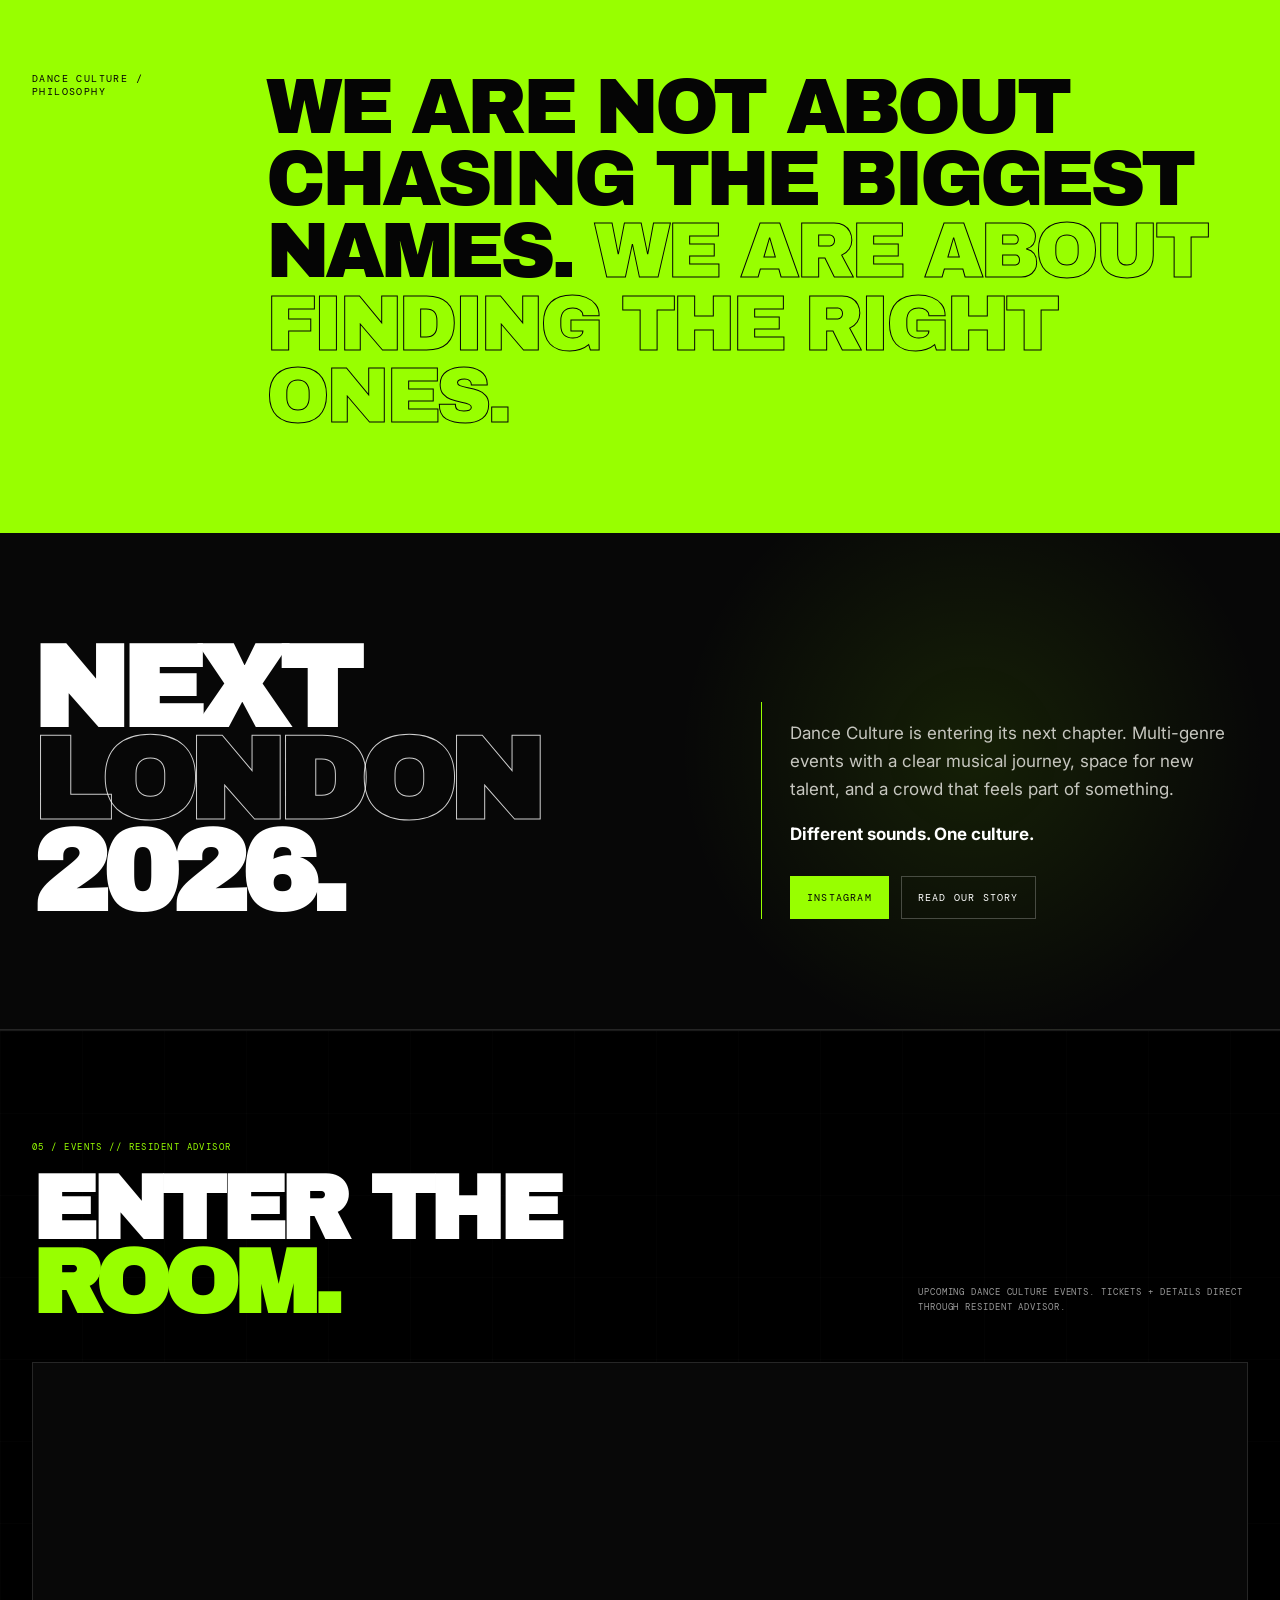
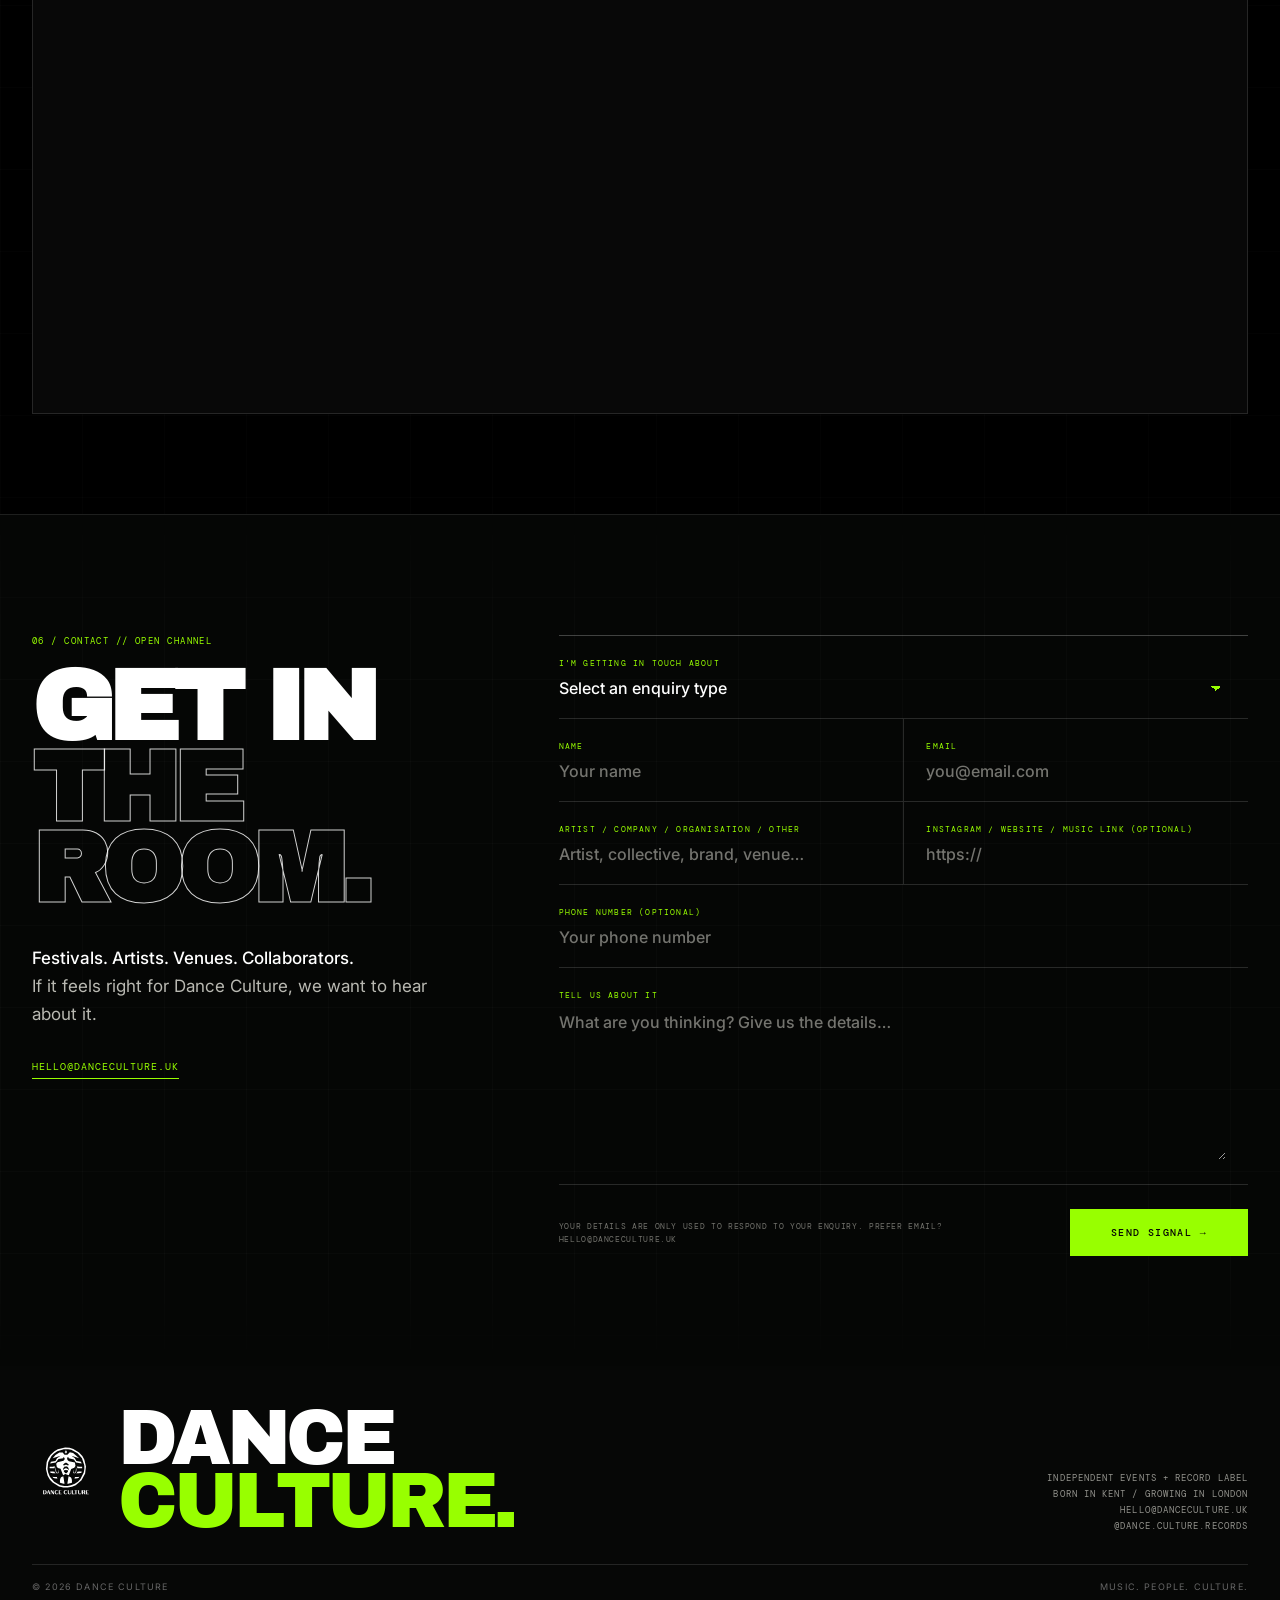
==== commit ba2bf37d: "Embed Return of the Dance SoundCloud mix" ====
--- a/index.html
+++ b/index.html
@@ -53,7 +53,7 @@
 @media(max-width:600px){.events-section{padding:72px 0 64px}.events-section:before{background-size:55px 55px}.events-head{display:block;margin-bottom:28px}.events-title{font-size:clamp(54px,15vw,70px)}.events-note{margin-top:22px}.ra-frame,.ra-frame iframe{min-height:650px;height:650px}}
 .ticket-now{position:absolute;z-index:8;right:5%;bottom:72px;display:inline-flex;align-items:center;gap:18px;padding:16px 19px 16px 21px;background:var(--acid);color:#050505;border:1px solid var(--acid);font:500 10px 'DM Mono',monospace;letter-spacing:.13em;text-transform:uppercase;box-shadow:0 0 34px rgba(152,255,0,.12);transition:transform .2s,background .2s,color .2s}.ticket-now:after{content:"→";font-size:16px;line-height:1}.ticket-now:hover{transform:translateX(4px);background:#050505;color:var(--acid)}@media(max-width:600px){.ticket-now{right:auto;left:20px;bottom:28px;padding:14px 16px;font-size:8px;gap:13px}}
 .top-event{background:#050505;border-top:1px solid rgba(255,255,255,.12);border-bottom:1px solid rgba(255,255,255,.12);overflow:hidden}.event-marquee{overflow:hidden;background:var(--acid);color:#050505;white-space:nowrap}.event-marquee-track{display:inline-flex;min-width:max-content;animation:eventScroll 24s linear infinite}.event-marquee-track span{padding:12px 48px;font:500 10px 'DM Mono',monospace;letter-spacing:.14em;text-transform:uppercase}.event-marquee-track span:after{content:" ✦";margin-left:48px}@keyframes eventScroll{to{transform:translateX(-50%)}}.top-event-inner{padding-top:42px;padding-bottom:48px}.top-event-head{display:flex;align-items:end;justify-content:space-between;gap:30px;margin-bottom:28px}.top-event-kicker{margin:0 0 10px;color:var(--acid);font:9px 'DM Mono',monospace;letter-spacing:.15em}.top-event-title{margin:0;font-family:'Archivo Black',sans-serif;font-size:clamp(38px,5vw,76px);line-height:.9;letter-spacing:-.05em}.top-event-title a{color:#fff}.top-event-title a:hover{color:var(--acid)}.top-event-meta{margin:0;color:#aaa;font:9px 'DM Mono',monospace;line-height:1.7;letter-spacing:.1em;text-align:right}.top-ra{border:1px solid rgba(255,255,255,.14);background:#080808}.top-ra iframe{display:block;width:100%;height:650px;border:0}@media(max-width:600px){.event-marquee-track{animation-duration:18s}.event-marquee-track span{padding:10px 28px;font-size:8px}.top-event-inner{padding-top:30px;padding-bottom:34px}.top-event-head{display:block}.top-event-title{font-size:clamp(38px,11vw,54px)}.top-event-meta{margin-top:16px;text-align:left}.top-ra iframe{height:650px}}.lineup-btn{display:inline-flex;margin-top:18px;padding:12px 16px;border:1px solid var(--acid);color:var(--acid);font:500 9px 'DM Mono',monospace;letter-spacing:.12em;text-transform:uppercase;transition:.2s}.lineup-btn:hover{background:var(--acid);color:#050505}@media(max-width:600px){.lineup-btn{margin-top:14px;font-size:8px}}
-</style>
+.event-mix{margin:0 0 24px;border:1px solid rgba(255,255,255,.14);background:#080808;padding:18px}.mix-label{display:flex;justify-content:space-between;gap:20px;align-items:center;margin-bottom:14px;font:500 8px 'DM Mono',monospace;letter-spacing:.13em;text-transform:uppercase;color:var(--acid)}.mix-label strong{color:#fff;font-weight:500}.event-mix iframe{display:block;border:0}@media(max-width:600px){.event-mix{padding:12px;margin-bottom:18px}.mix-label{display:block;line-height:1.8}.mix-label strong{display:block;color:#aaa}}</style>
 </head>
 <body>
 <div class="grain"></div>
@@ -79,7 +79,7 @@
 </section>
 <section class="top-event" id="tickets">
 <div class="event-marquee"><div class="event-marquee-track"><span>RETURN OF THE DANCE — 28.11.2026 — 3PM TILL 3AM — 12 HOURS OF NON-STOP MUSIC — LONDON</span><span>RETURN OF THE DANCE — 28.11.2026 — 3PM TILL 3AM — 12 HOURS OF NON-STOP MUSIC — LONDON</span></div></div>
-<div class="container top-event-inner"><div class="top-event-head"><div><p class="top-event-kicker">NEXT EVENT // LONDON</p><h2 class="top-event-title"><a href="https://ra.co/promoters/195850" target="_blank" rel="noreferrer">RETURN OF THE DANCE</a></h2><a class="lineup-btn" href="lineup.html">Click here to see line-up</a></div><p class="top-event-meta">28.11.2026 // 3PM–3AM<br>THE LAST ARCH // LONDON<br>HEADLINER: FABIO</p></div><div class="top-ra"><iframe src="https://ra.co/promoters/195850/widget/events?theme=dark" height="650" width="100%" style="border:none" title="Dance Culture events on Resident Advisor"></iframe></div></div>
+<div class="container top-event-inner"><div class="top-event-head"><div><p class="top-event-kicker">NEXT EVENT // LONDON</p><h2 class="top-event-title"><a href="https://ra.co/events/2556170" target="_blank" rel="noreferrer">RETURN OF THE DANCE</a></h2><a class="lineup-btn" href="lineup.html">Click here to see line-up</a></div><p class="top-event-meta">28.11.2026 // 3PM–3AM<br>THE LAST ARCH // LONDON<br>HEADLINER: FABIO</p></div><div class="event-mix"><div class="mix-label"><span>EVENT MIX // SHANE LLOYD</span><strong>PRESS PLAY. GET READY.</strong></div><iframe width="100%" height="166" scrolling="no" frameborder="no" allow="autoplay" title="Shane Lloyd — Return of the Dance mix" src="https://w.soundcloud.com/player/?url=https%3A//soundcloud.com/danceculture-1/shane-lloyd-return-of-the&color=%2398ff00&auto_play=false&hide_related=true&show_comments=false&show_user=true&show_reposts=false&show_teaser=false"></iframe></div><div class="top-ra"><iframe src="https://ra.co/promoters/195850/widget/events?theme=dark" height="650" width="100%" style="border:none" title="Dance Culture events on Resident Advisor"></iframe></div></div>
 </section>
 <div class="ticker" aria-hidden="true"><div class="ticker-track"><span>DC. FOR THE CULTURE.</span><span>/</span><span>DISCO</span><span>/</span><span>HOUSE</span><span>/</span><span>TECH</span><span>/</span><span>GARAGE</span><span>/</span><span>140</span><span>/</span><span>D&amp;B</span><span>/</span><span>DC. FOR THE CULTURE.</span><span>/</span><span>DISCO</span><span>/</span><span>HOUSE</span><span>/</span><span>TECH</span><span>/</span><span>GARAGE</span><span>/</span><span>140</span><span>/</span><span>D&amp;B</span><span>/</span></div></div>
 <section class="section" id="story"><div class="container"><div class="section-head reveal"><div class="section-no mono">01 / Our story</div><h2 class="section-title">IT STARTED WITH <span class="acid">THE MUSIC.</span></h2></div><div class="story-grid"><p class="story-lead reveal">Dance Culture began in Kent in 2014. Not around hype. Not around algorithms. Around the feeling of the right record, in the right room, with the right people.</p><div class="story-body reveal"><p>What began predominantly in drum &amp; bass grew into underground parties bringing hundreds of people together. Before COVID, we regularly drew crowds of 400–800.</p><p>But the thing that made Dance Culture special was never just the numbers. It was the crowd. Someone came, brought a friend, and that friend brought more. The community grew because people wanted to be part of it.</p><p><strong style="color:#fff">That is still the point.</strong> Create the room. Find the music. Let the culture grow.</p></div></div><div class="stats reveal"><div class="stat"><strong>2014</strong><span>Established in Kent</span></div><div class="stat"><strong>400–800</strong><span>Past event crowds</span></div><div class="stat"><strong>10+ YRS</strong><span>Of underground culture</span></div></div></div></section>
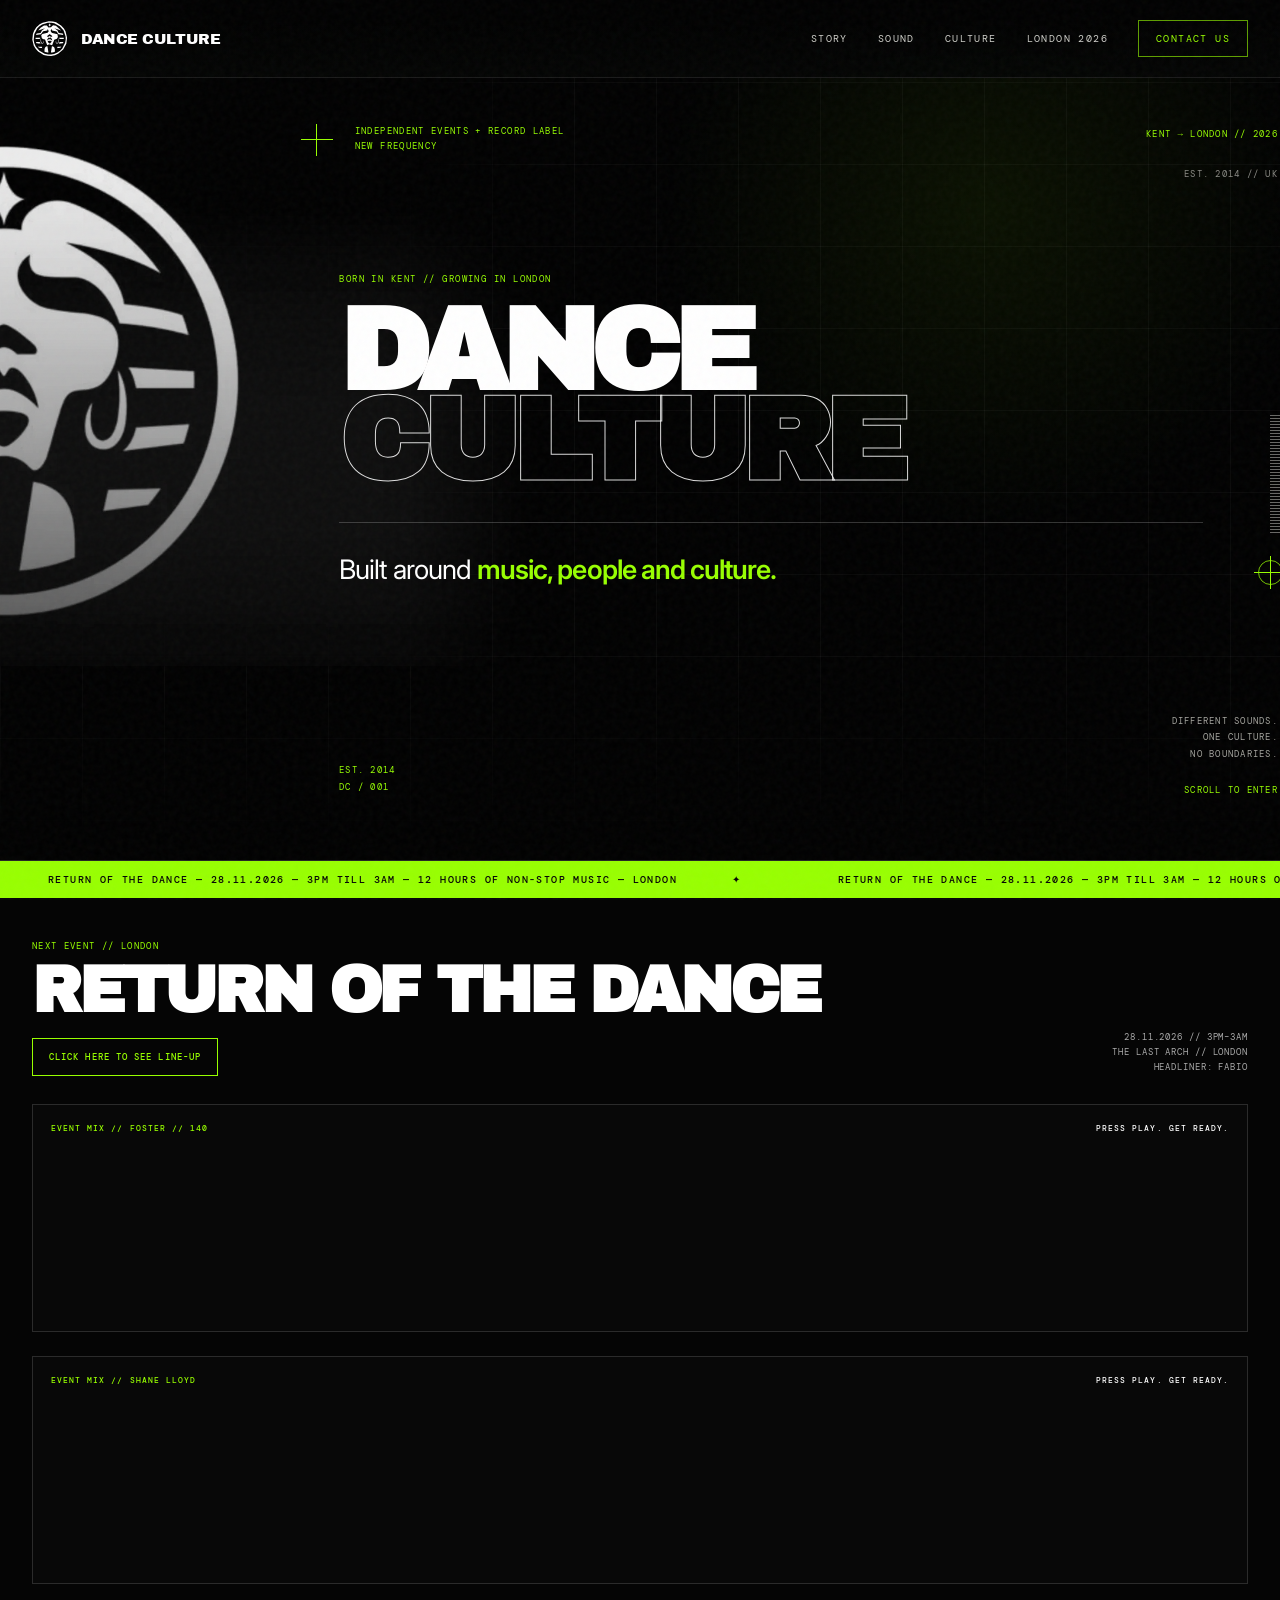
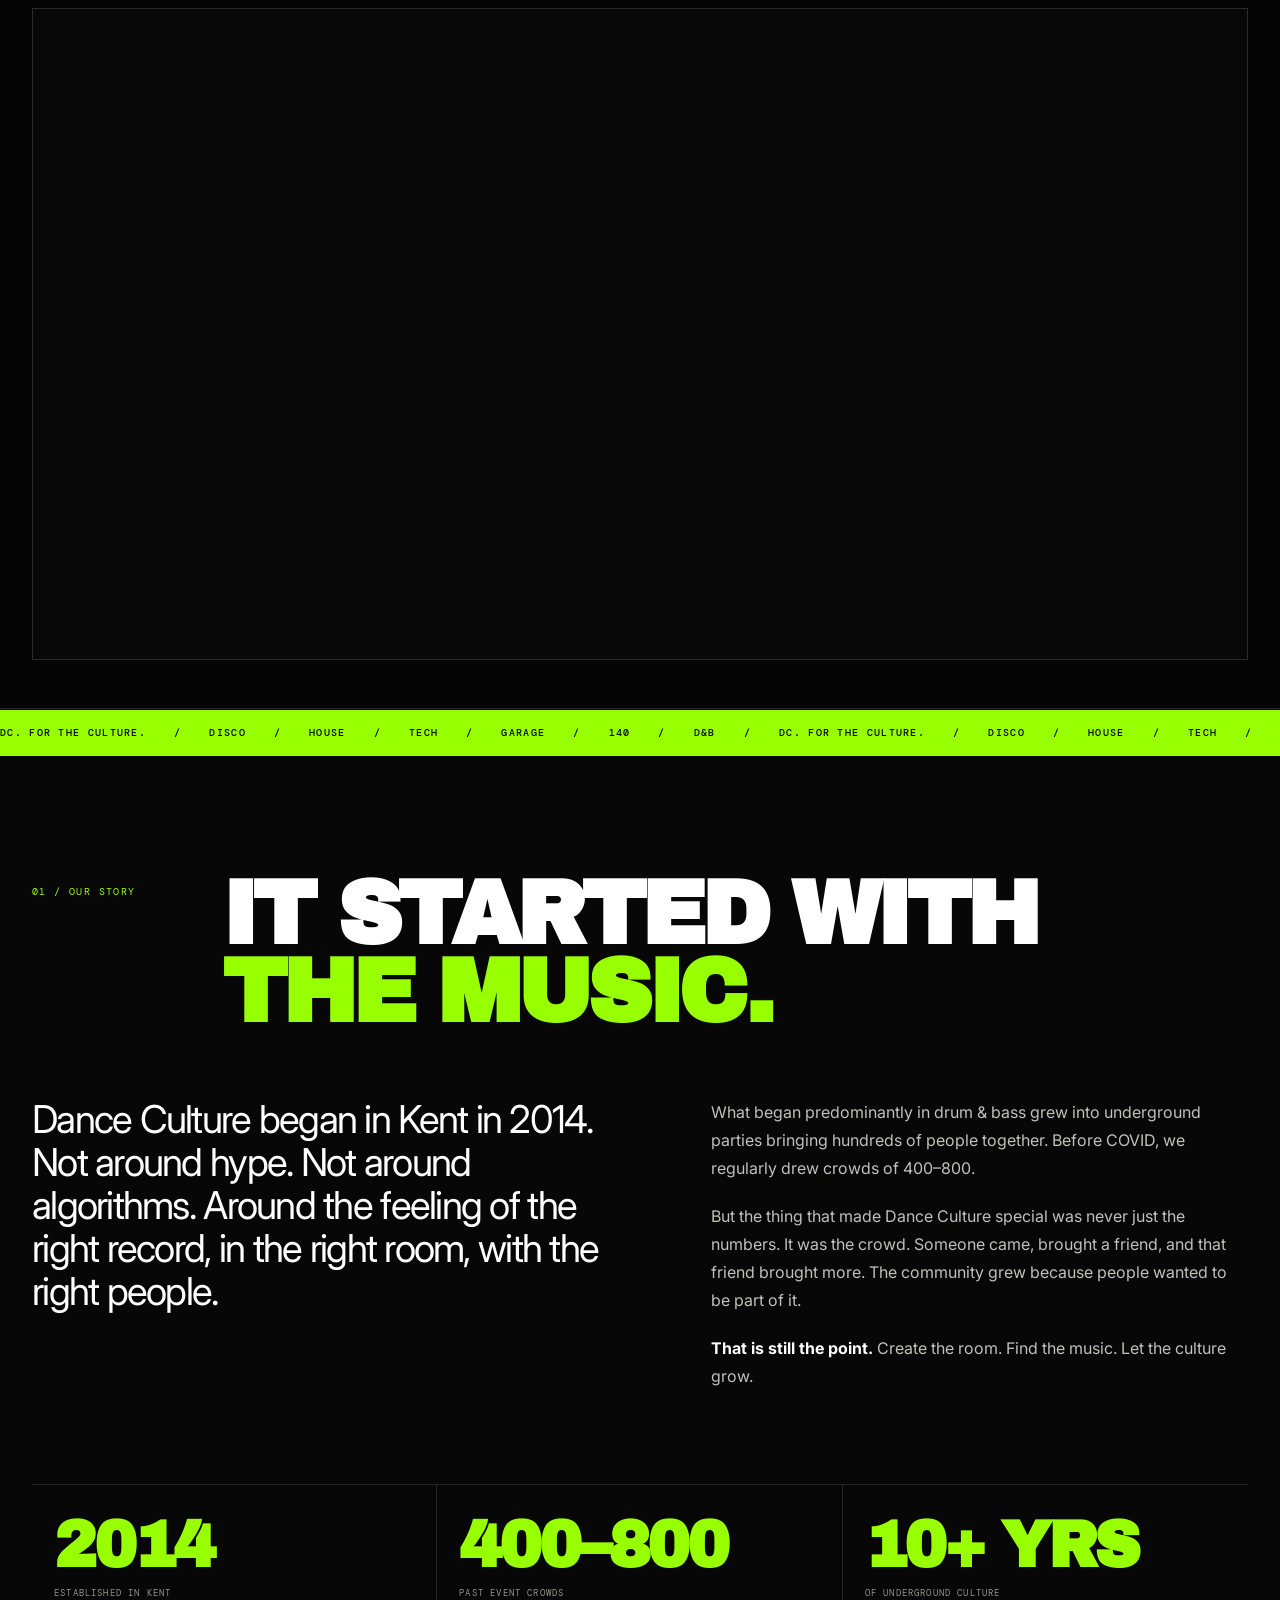
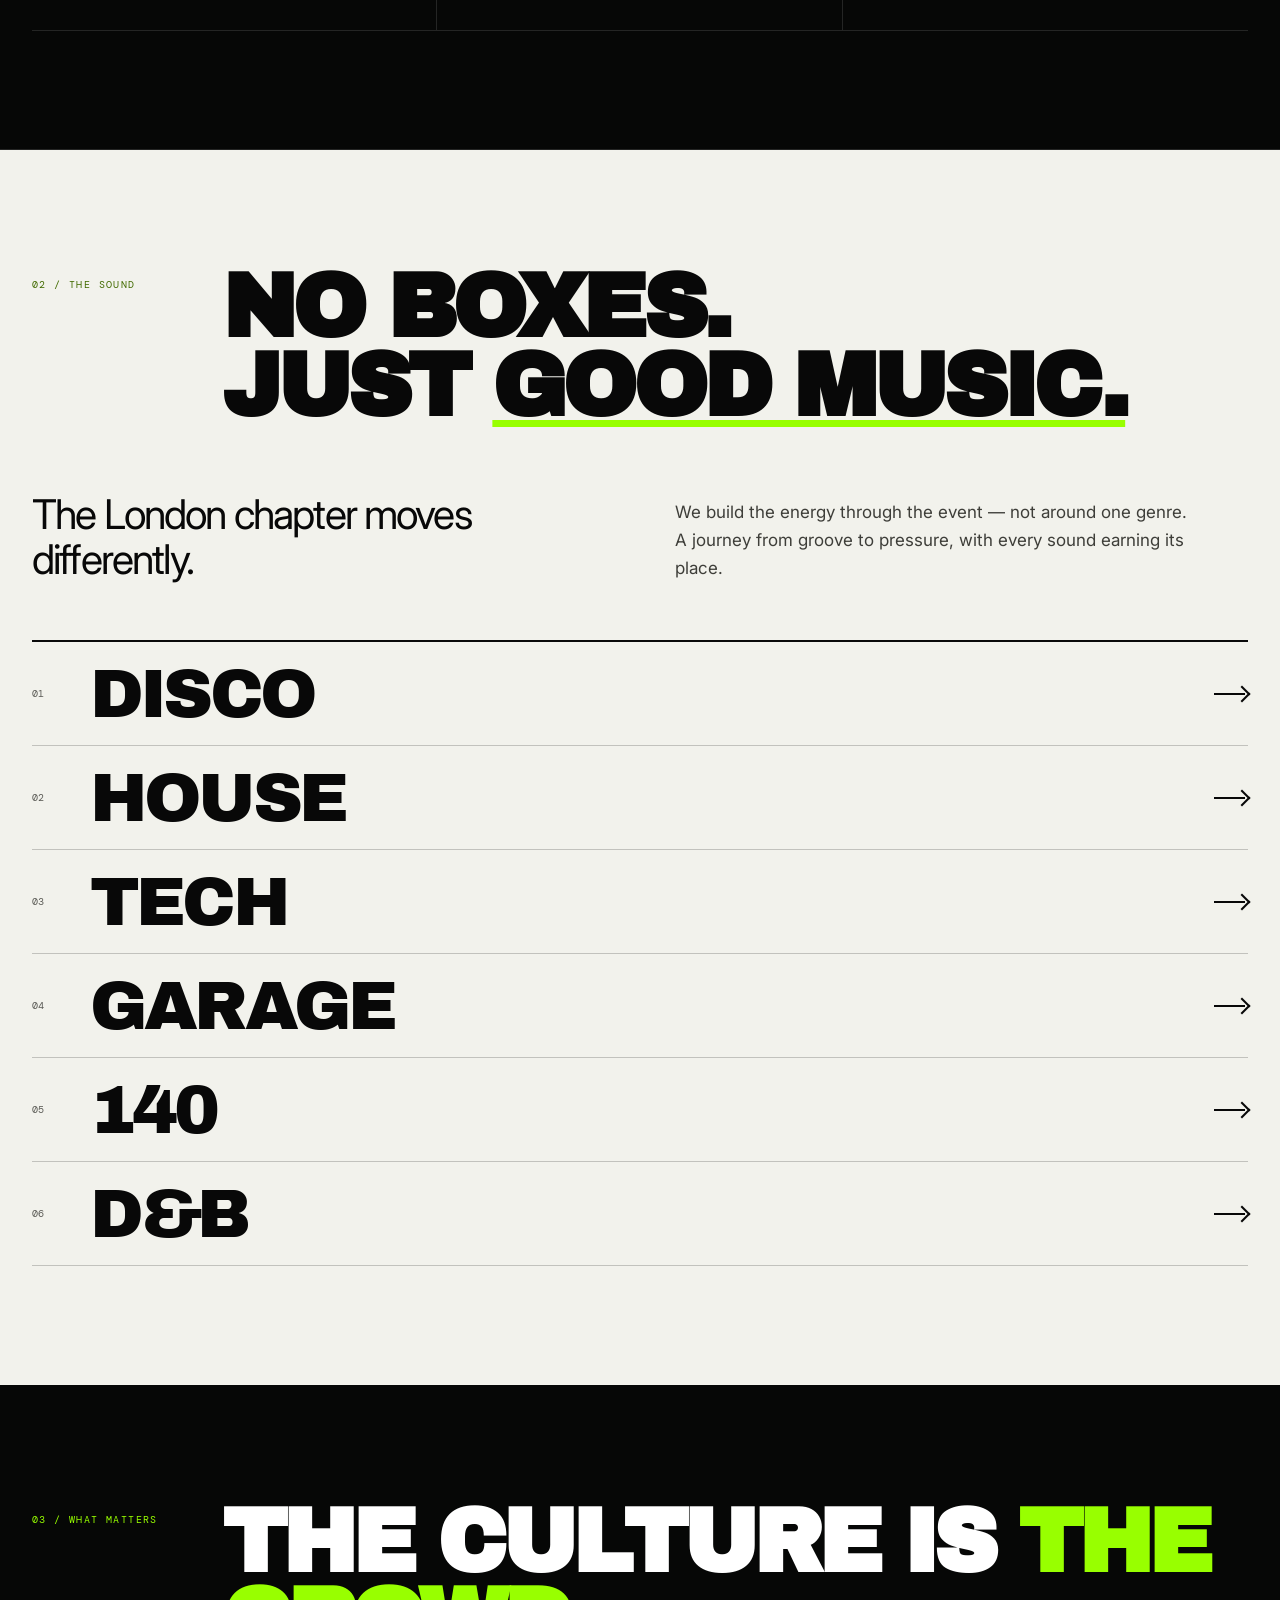
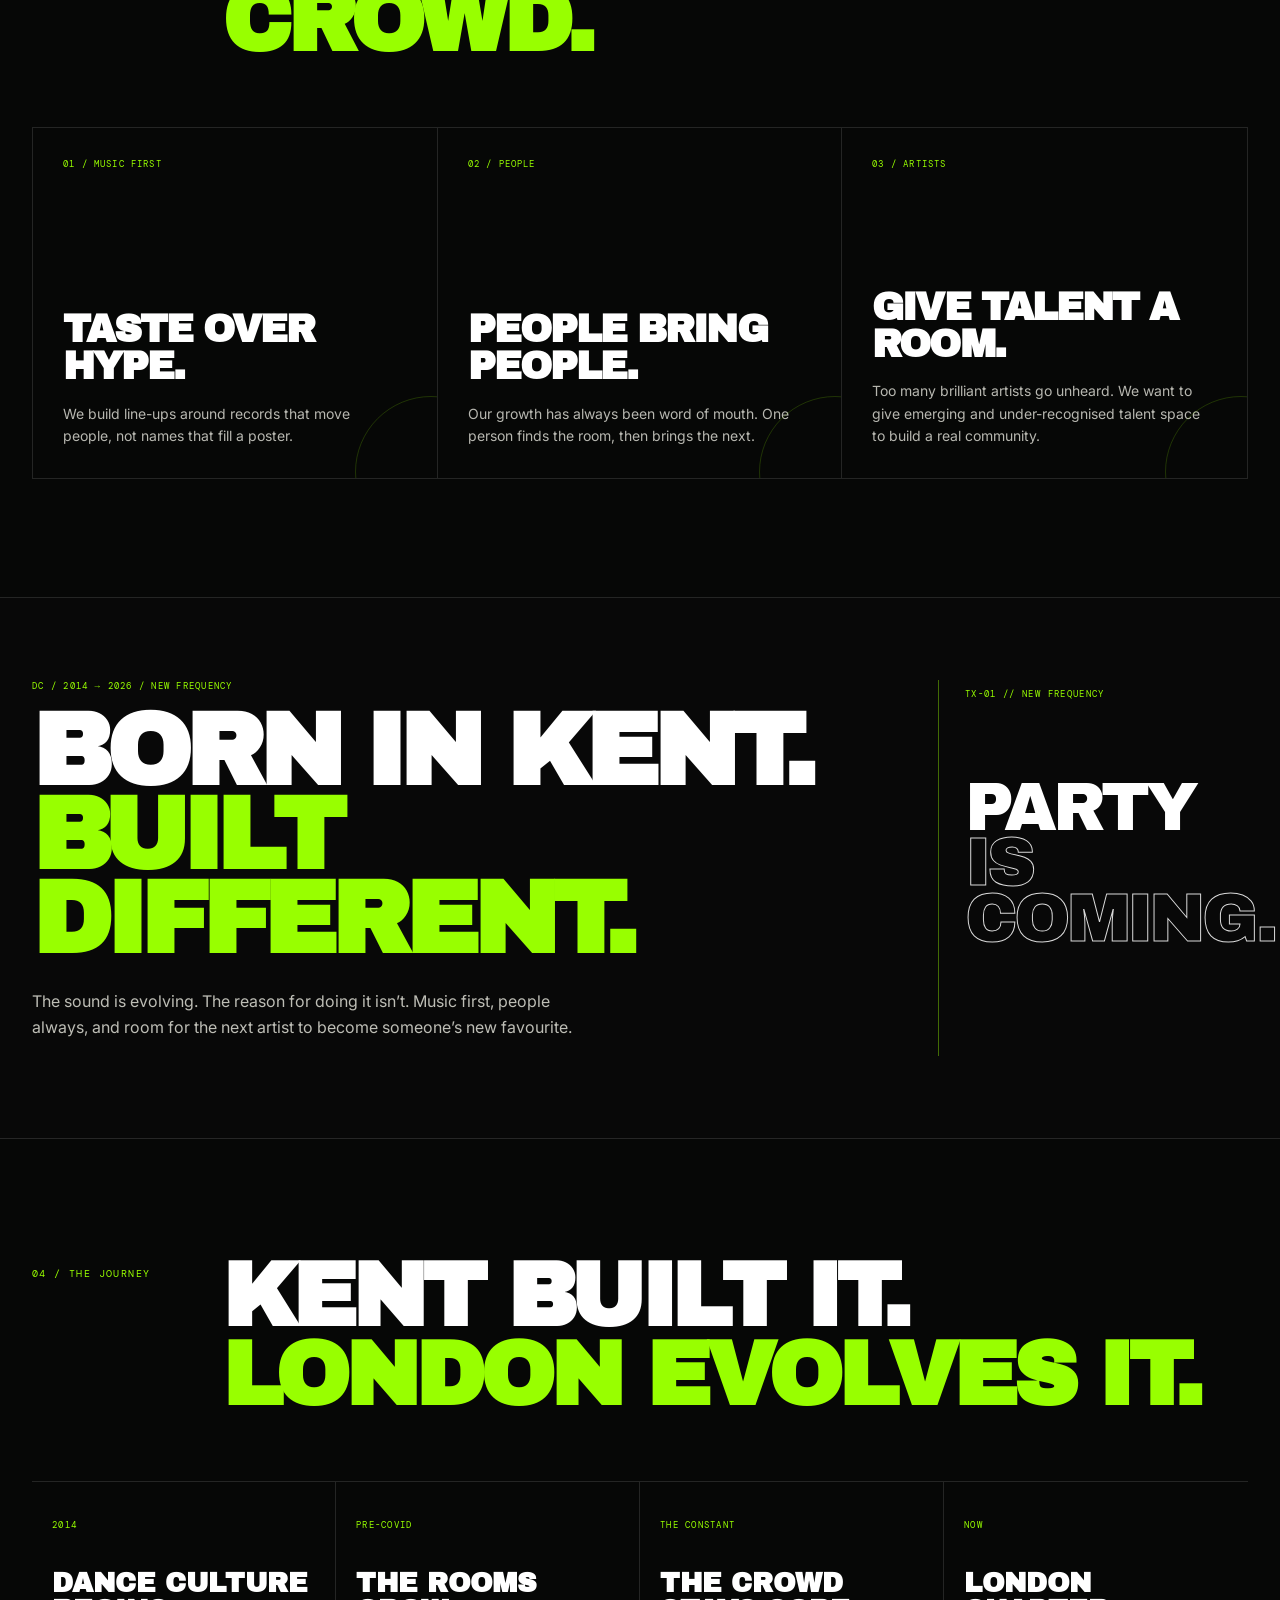
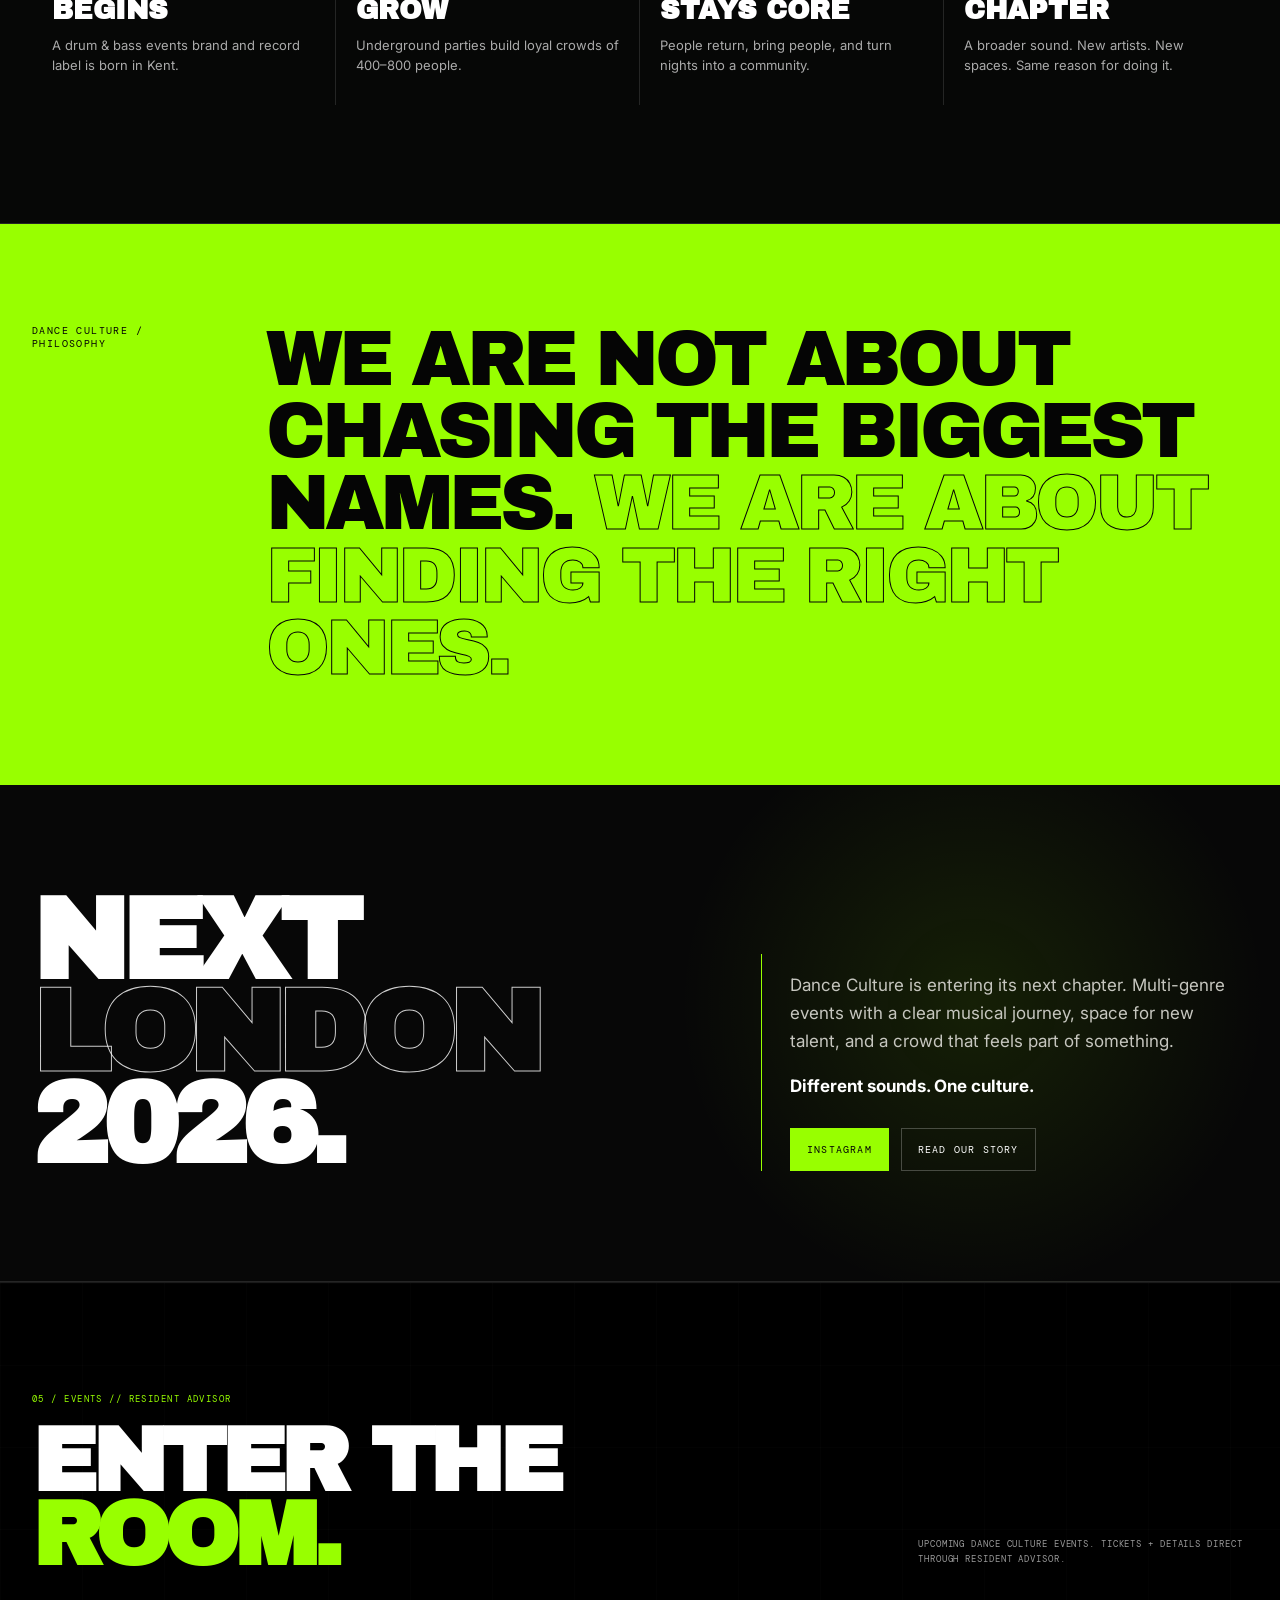
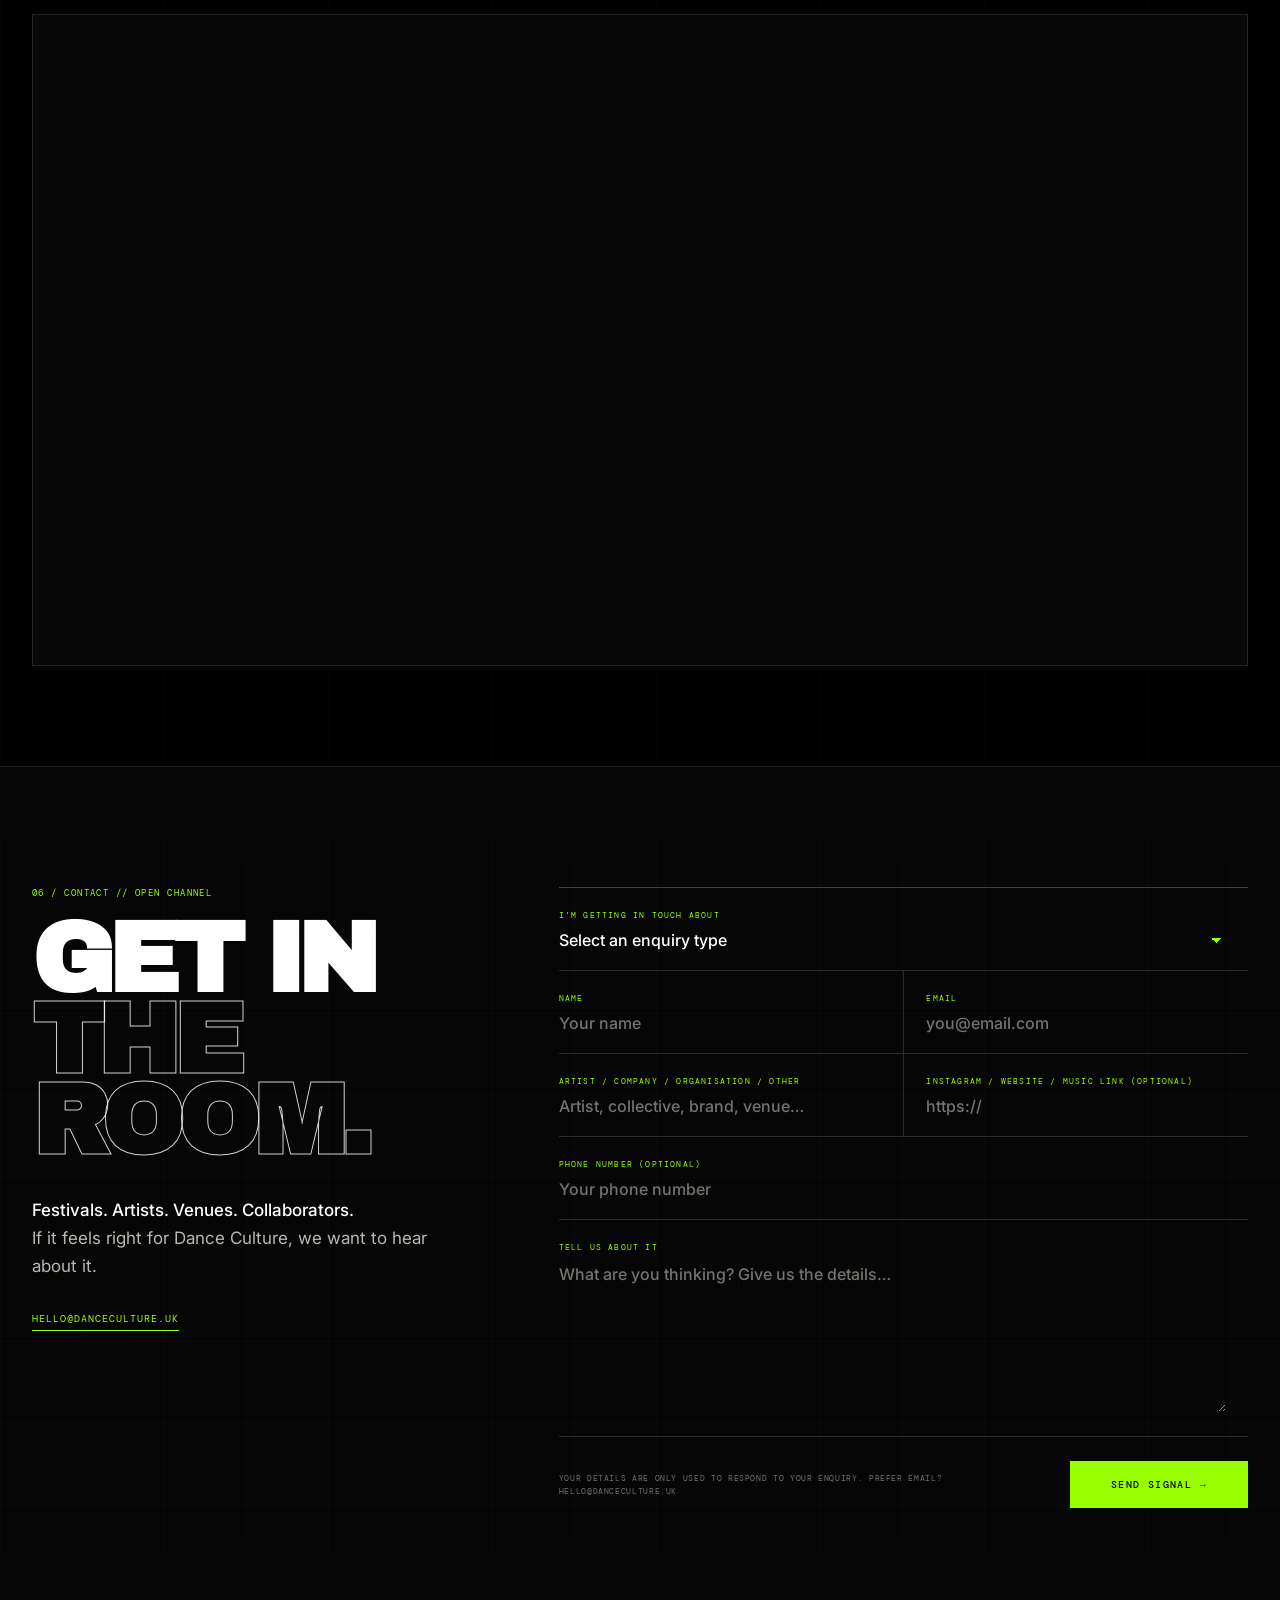
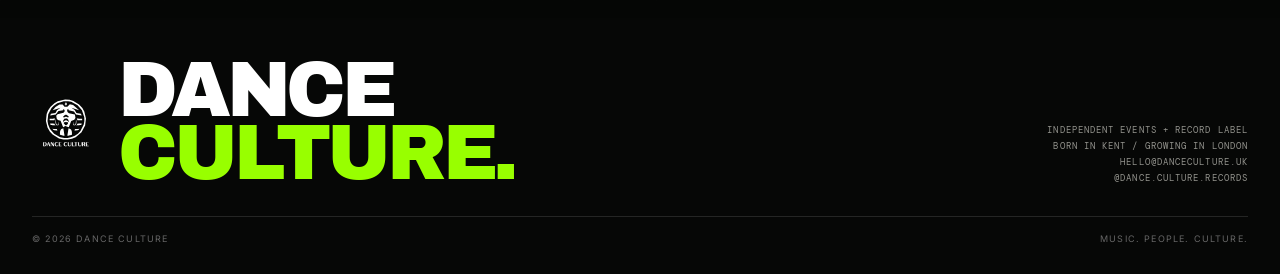
==== commit c83d2765: "Add Foster 140 Return of the Dance mix" ====
--- a/index.html
+++ b/index.html
@@ -79,7 +79,7 @@
 </section>
 <section class="top-event" id="tickets">
 <div class="event-marquee"><div class="event-marquee-track"><span>RETURN OF THE DANCE — 28.11.2026 — 3PM TILL 3AM — 12 HOURS OF NON-STOP MUSIC — LONDON</span><span>RETURN OF THE DANCE — 28.11.2026 — 3PM TILL 3AM — 12 HOURS OF NON-STOP MUSIC — LONDON</span></div></div>
-<div class="container top-event-inner"><div class="top-event-head"><div><p class="top-event-kicker">NEXT EVENT // LONDON</p><h2 class="top-event-title"><a href="https://ra.co/events/2556170" target="_blank" rel="noreferrer">RETURN OF THE DANCE</a></h2><a class="lineup-btn" href="lineup.html">Click here to see line-up</a></div><p class="top-event-meta">28.11.2026 // 3PM–3AM<br>THE LAST ARCH // LONDON<br>HEADLINER: FABIO</p></div><div class="event-mix"><div class="mix-label"><span>EVENT MIX // SHANE LLOYD</span><strong>PRESS PLAY. GET READY.</strong></div><iframe width="100%" height="166" scrolling="no" frameborder="no" allow="autoplay" title="Shane Lloyd — Return of the Dance mix" src="https://w.soundcloud.com/player/?url=https%3A//soundcloud.com/danceculture-1/shane-lloyd-return-of-the&color=%2398ff00&auto_play=false&hide_related=true&show_comments=false&show_user=true&show_reposts=false&show_teaser=false"></iframe></div><div class="top-ra"><iframe src="https://ra.co/promoters/195850/widget/events?theme=dark" height="650" width="100%" style="border:none" title="Dance Culture events on Resident Advisor"></iframe></div></div>
+<div class="container top-event-inner"><div class="top-event-head"><div><p class="top-event-kicker">NEXT EVENT // LONDON</p><h2 class="top-event-title"><a href="https://ra.co/events/2556170" target="_blank" rel="noreferrer">RETURN OF THE DANCE</a></h2><a class="lineup-btn" href="lineup.html">Click here to see line-up</a></div><p class="top-event-meta">28.11.2026 // 3PM–3AM<br>THE LAST ARCH // LONDON<br>HEADLINER: FABIO</p></div><div class="event-mix"><div class="mix-label"><span>EVENT MIX // FOSTER // 140</span><strong>PRESS PLAY. GET READY.</strong></div><iframe width="100%" height="166" scrolling="no" frameborder="no" allow="autoplay" title="Foster 140 — Return of the Dance mix" src="https://w.soundcloud.com/player/?url=https%3A//soundcloud.com/danceculture-1/foster-140-return-of-the-dance&color=%2398ff00&auto_play=false&hide_related=true&show_comments=false&show_user=true&show_reposts=false&show_teaser=false"></iframe></div><div class="event-mix"><div class="mix-label"><span>EVENT MIX // SHANE LLOYD</span><strong>PRESS PLAY. GET READY.</strong></div><iframe width="100%" height="166" scrolling="no" frameborder="no" allow="autoplay" title="Shane Lloyd — Return of the Dance mix" src="https://w.soundcloud.com/player/?url=https%3A//soundcloud.com/danceculture-1/shane-lloyd-return-of-the&color=%2398ff00&auto_play=false&hide_related=true&show_comments=false&show_user=true&show_reposts=false&show_teaser=false"></iframe></div><div class="top-ra"><iframe src="https://ra.co/promoters/195850/widget/events?theme=dark" height="650" width="100%" style="border:none" title="Dance Culture events on Resident Advisor"></iframe></div></div>
 </section>
 <div class="ticker" aria-hidden="true"><div class="ticker-track"><span>DC. FOR THE CULTURE.</span><span>/</span><span>DISCO</span><span>/</span><span>HOUSE</span><span>/</span><span>TECH</span><span>/</span><span>GARAGE</span><span>/</span><span>140</span><span>/</span><span>D&amp;B</span><span>/</span><span>DC. FOR THE CULTURE.</span><span>/</span><span>DISCO</span><span>/</span><span>HOUSE</span><span>/</span><span>TECH</span><span>/</span><span>GARAGE</span><span>/</span><span>140</span><span>/</span><span>D&amp;B</span><span>/</span></div></div>
 <section class="section" id="story"><div class="container"><div class="section-head reveal"><div class="section-no mono">01 / Our story</div><h2 class="section-title">IT STARTED WITH <span class="acid">THE MUSIC.</span></h2></div><div class="story-grid"><p class="story-lead reveal">Dance Culture began in Kent in 2014. Not around hype. Not around algorithms. Around the feeling of the right record, in the right room, with the right people.</p><div class="story-body reveal"><p>What began predominantly in drum &amp; bass grew into underground parties bringing hundreds of people together. Before COVID, we regularly drew crowds of 400–800.</p><p>But the thing that made Dance Culture special was never just the numbers. It was the crowd. Someone came, brought a friend, and that friend brought more. The community grew because people wanted to be part of it.</p><p><strong style="color:#fff">That is still the point.</strong> Create the room. Find the music. Let the culture grow.</p></div></div><div class="stats reveal"><div class="stat"><strong>2014</strong><span>Established in Kent</span></div><div class="stat"><strong>400–800</strong><span>Past event crowds</span></div><div class="stat"><strong>10+ YRS</strong><span>Of underground culture</span></div></div></div></section>
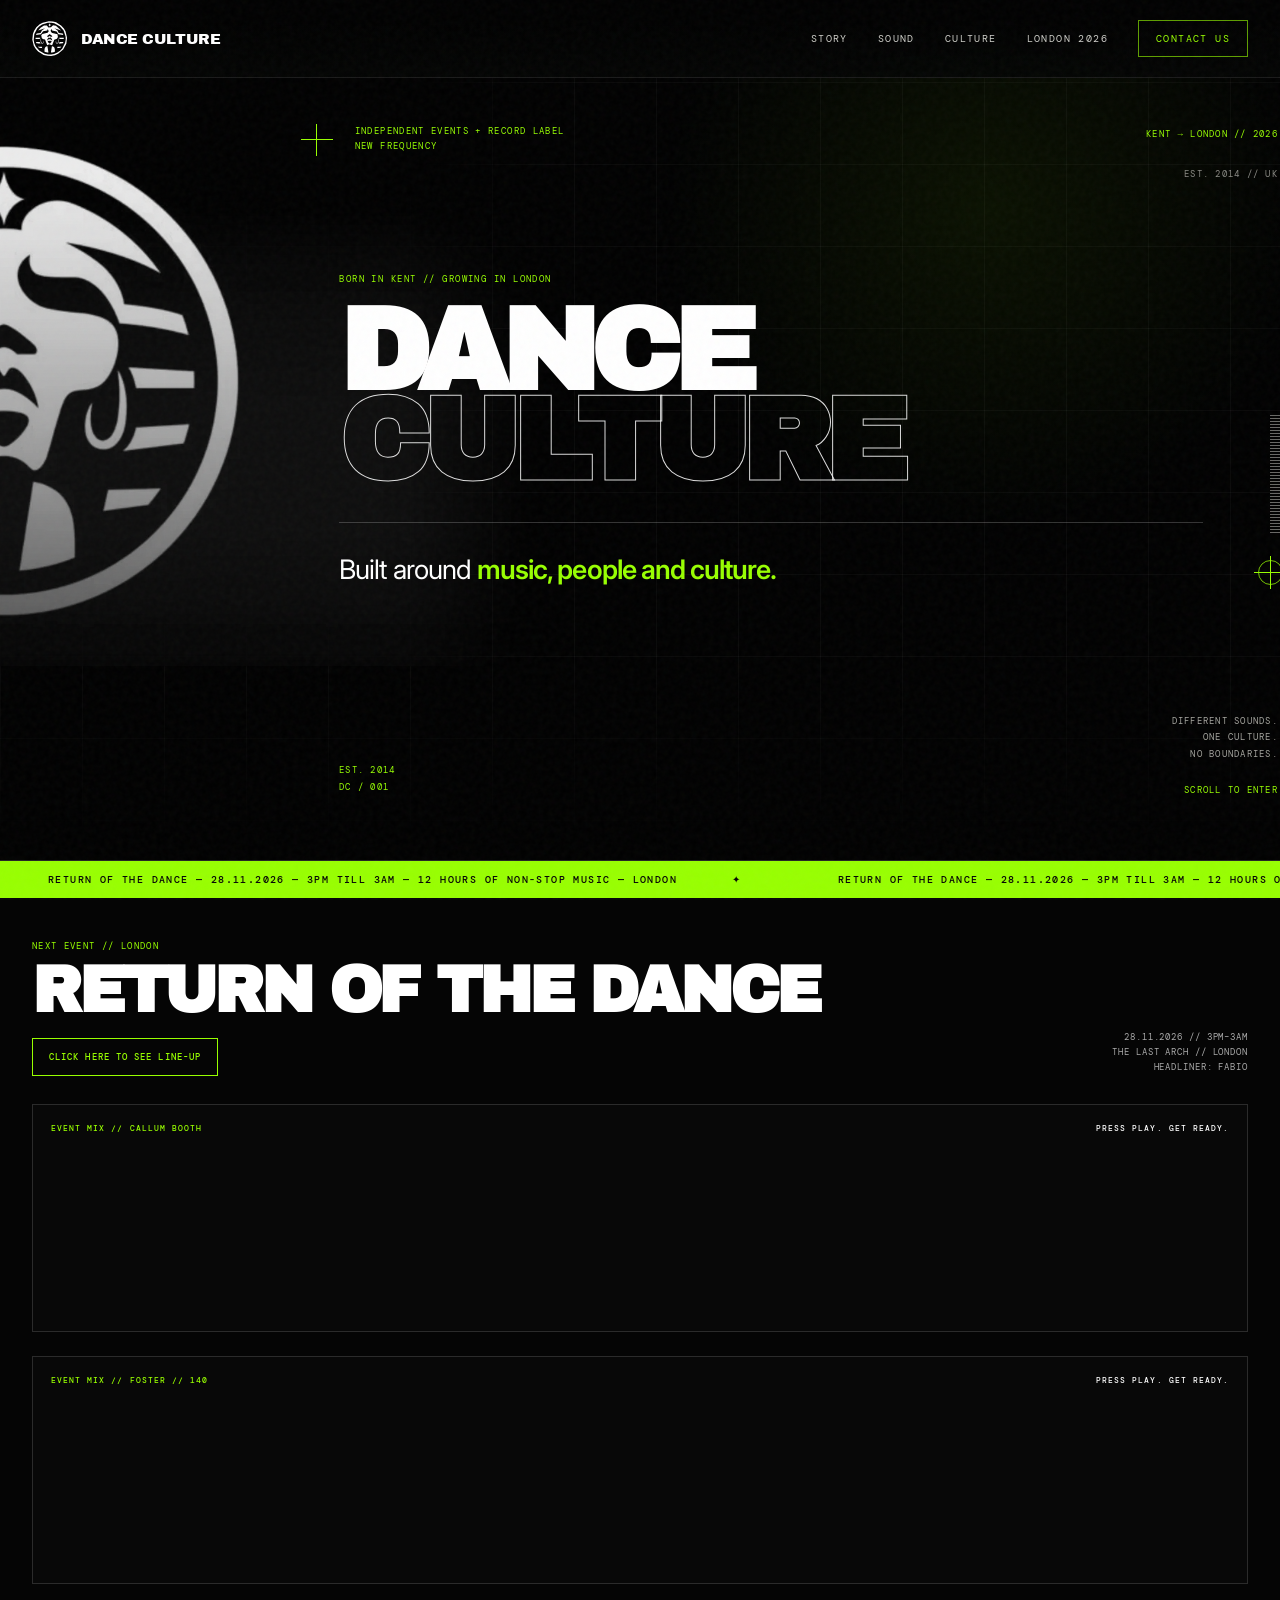
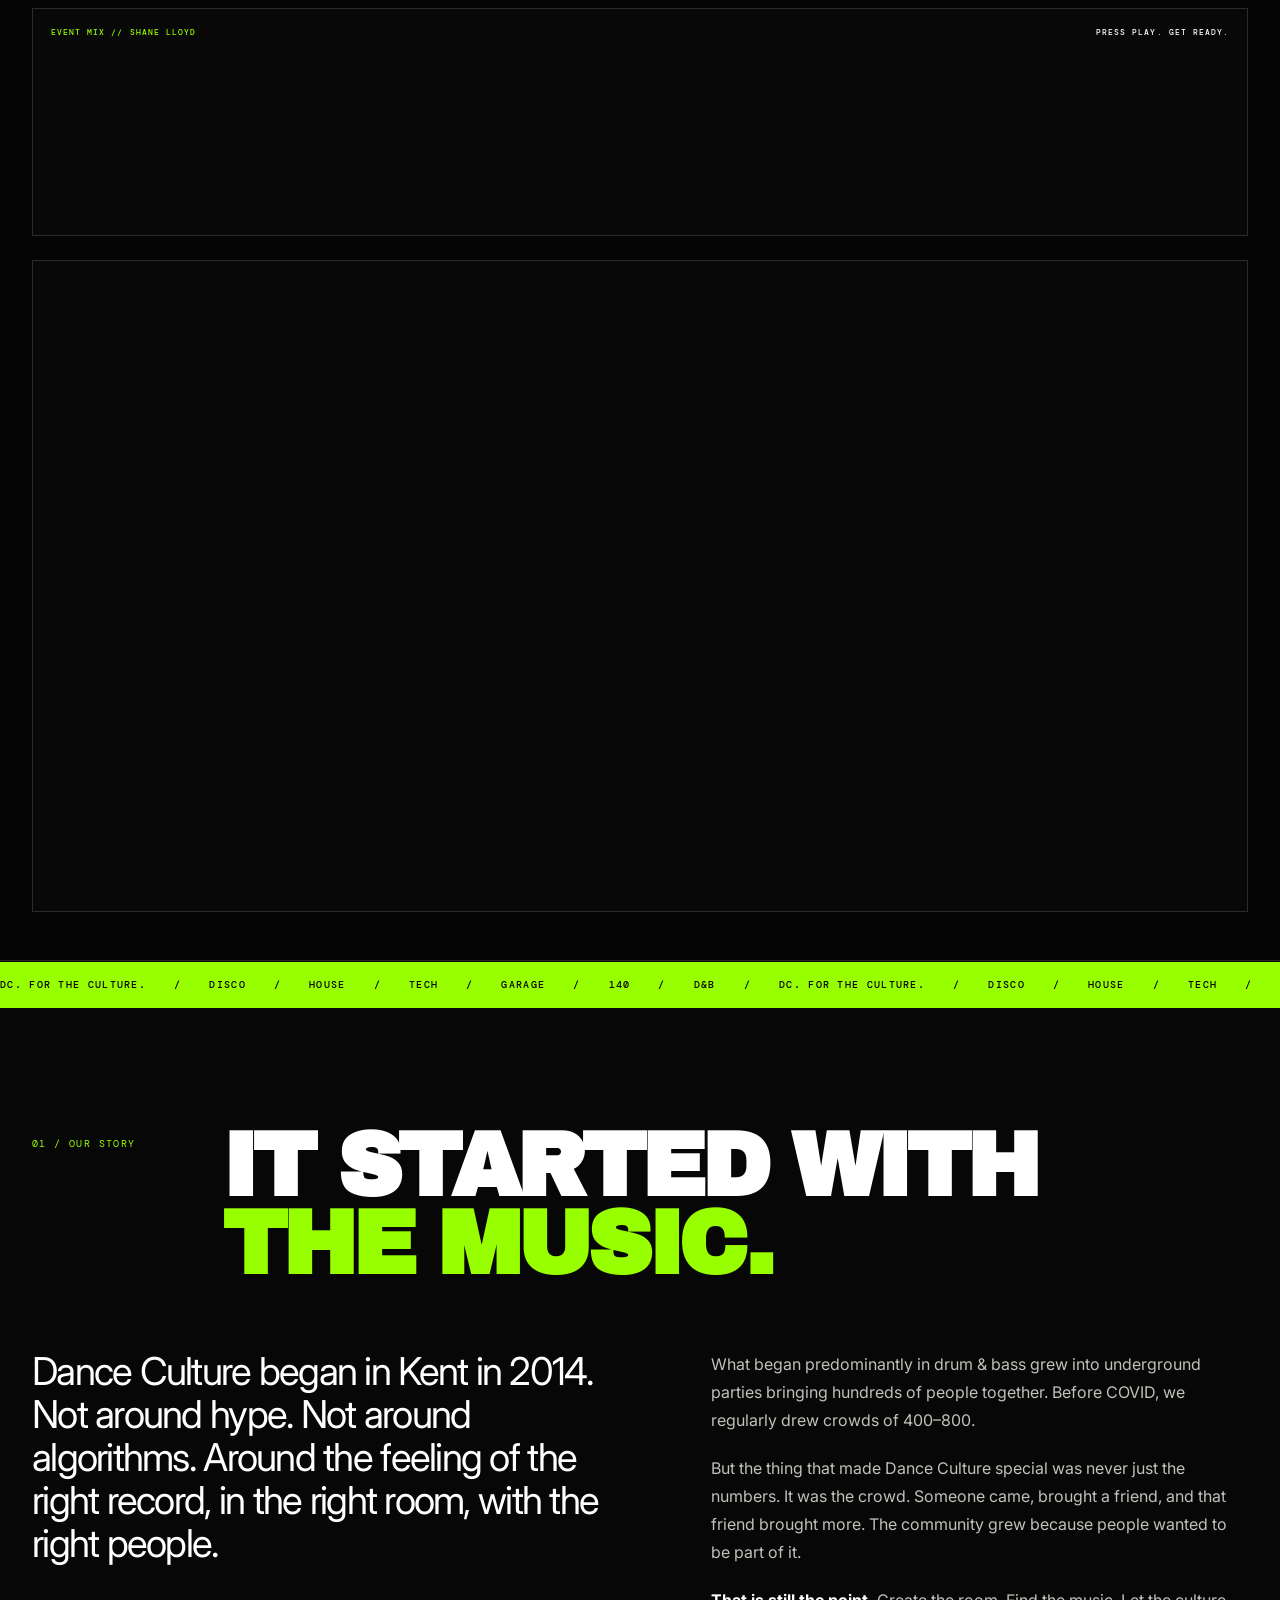
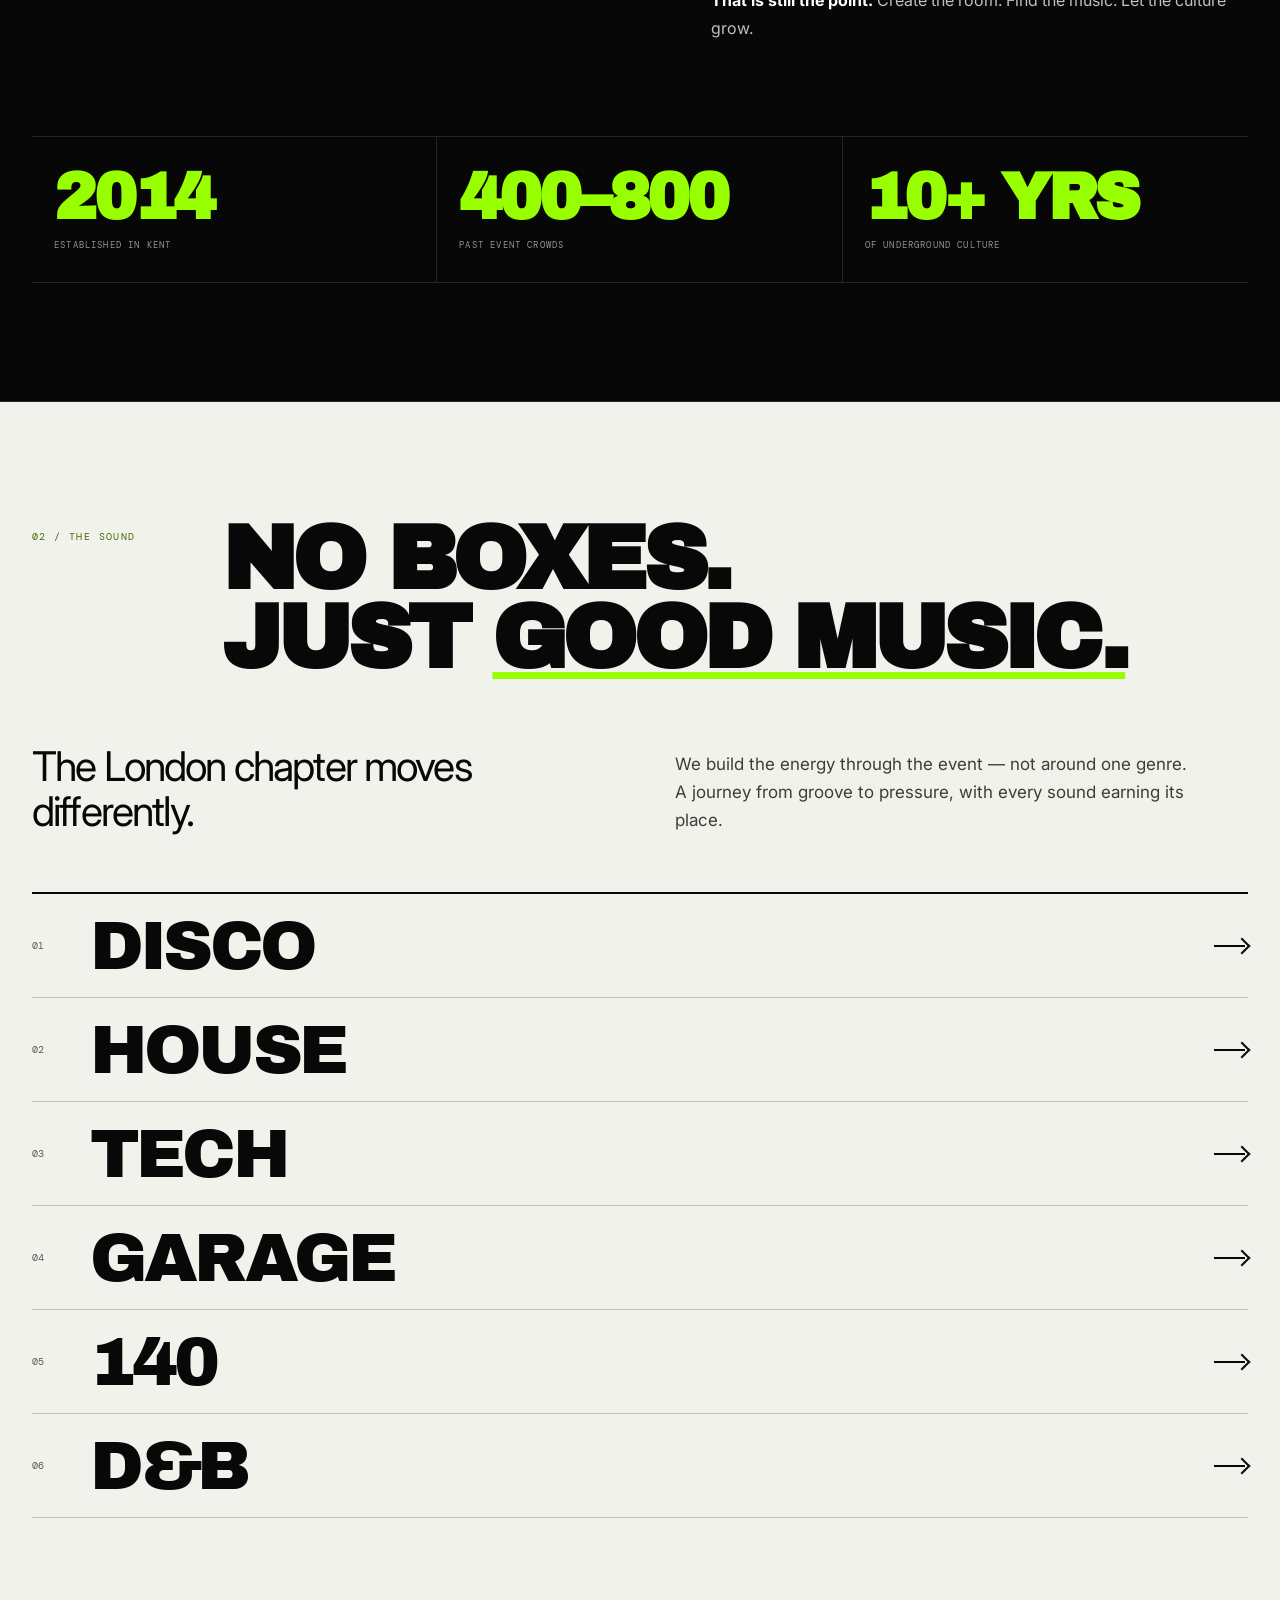
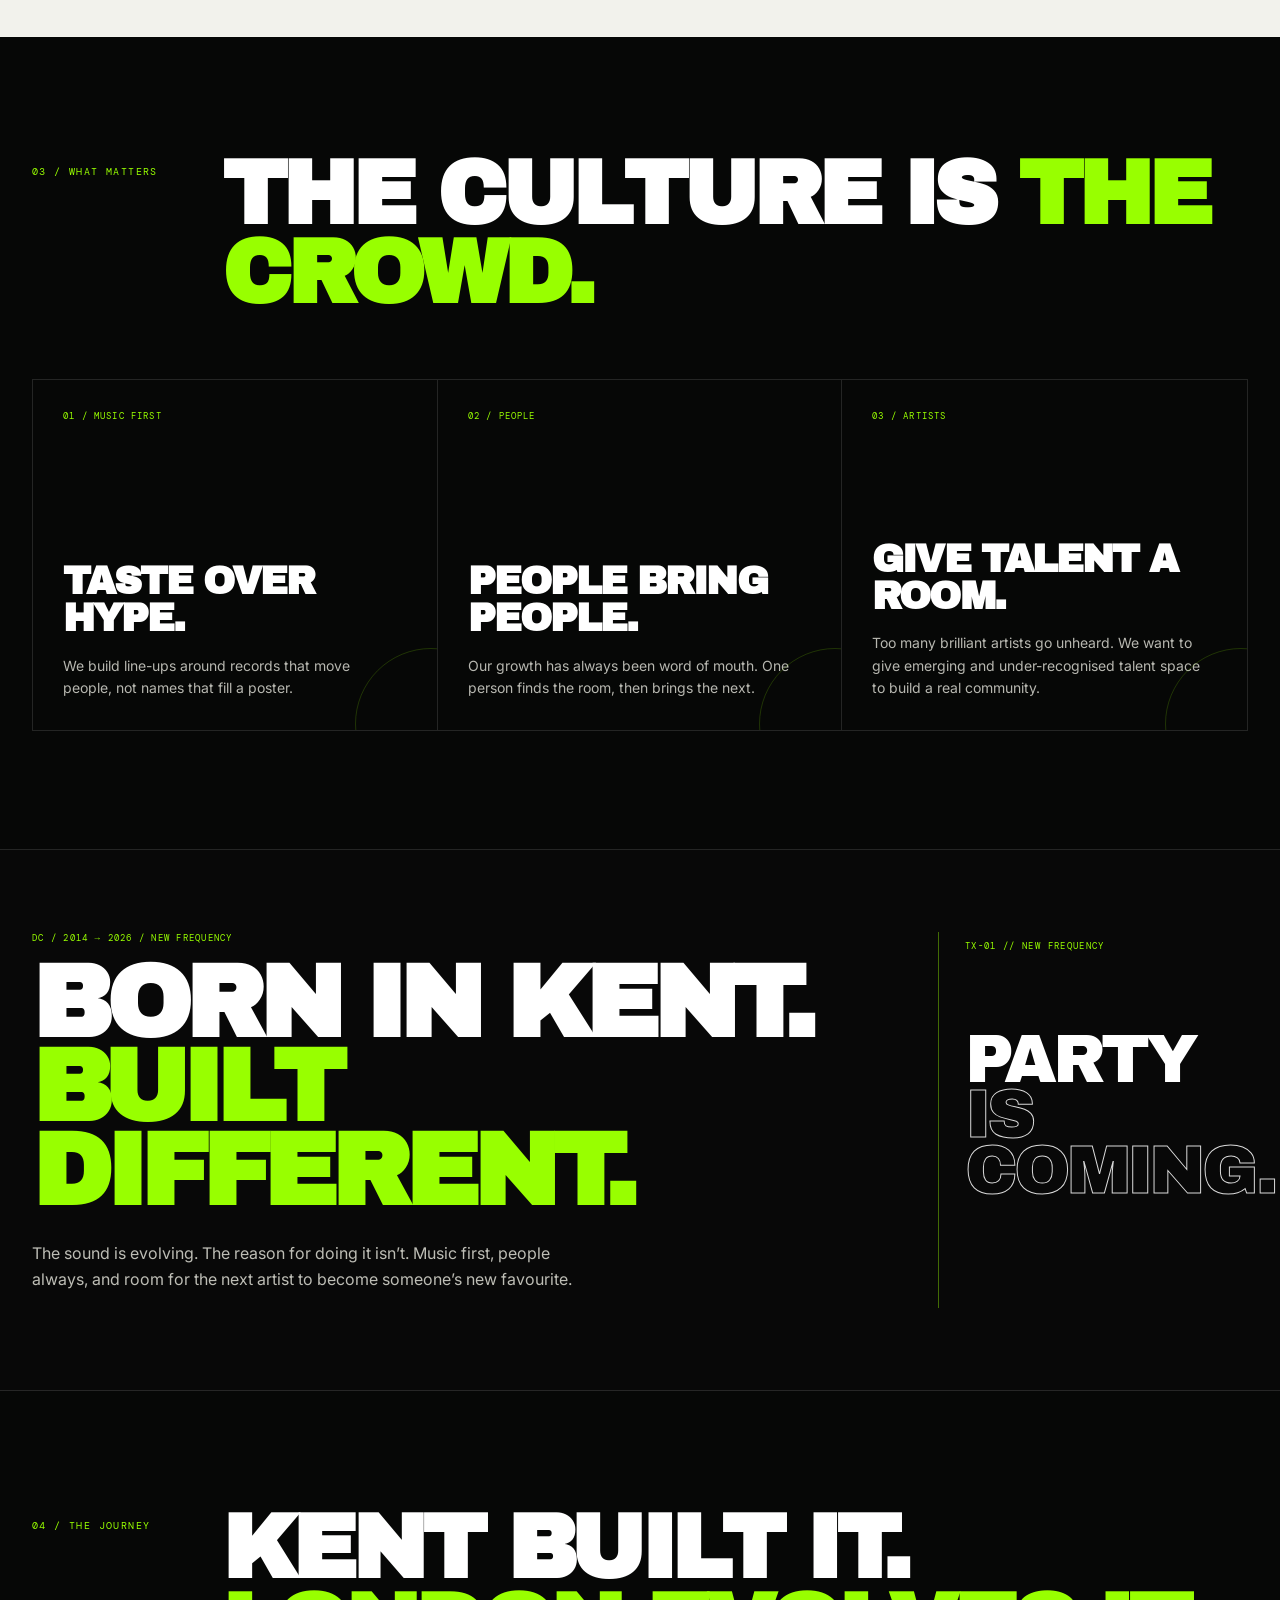
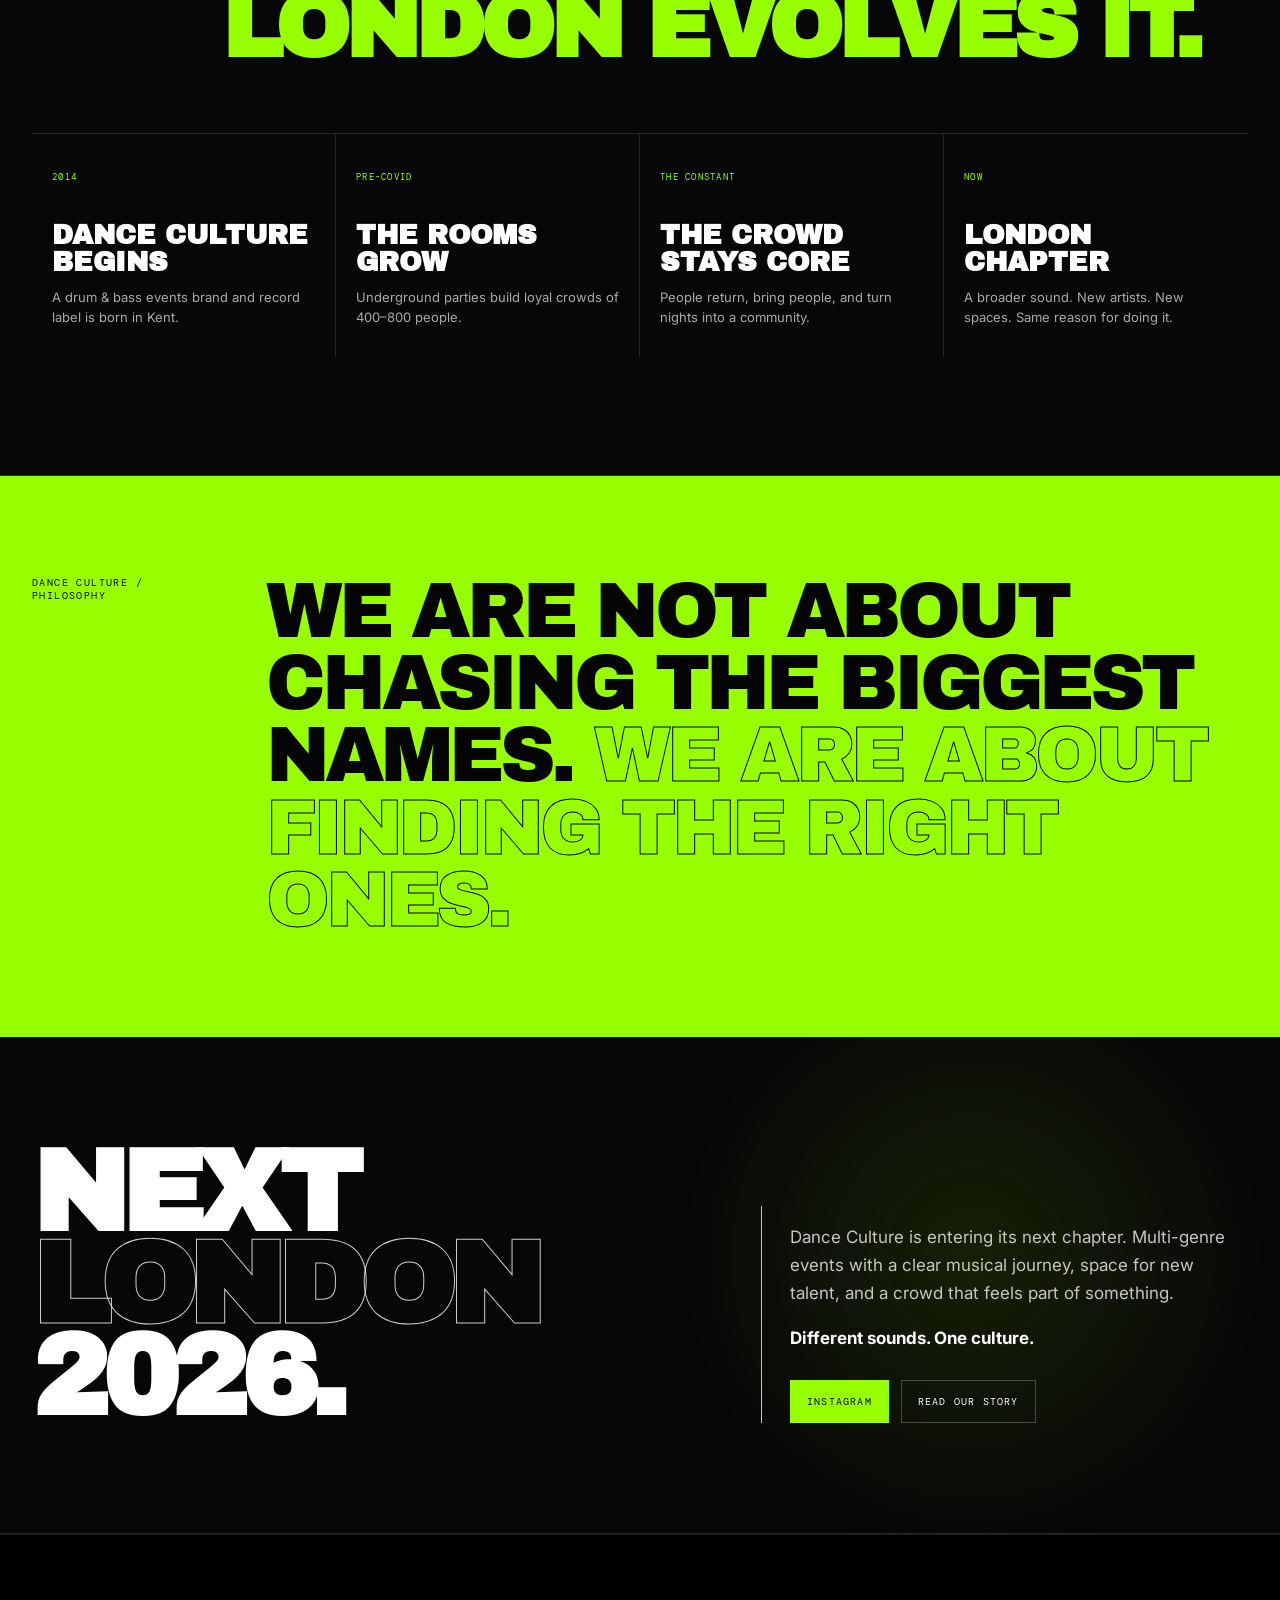
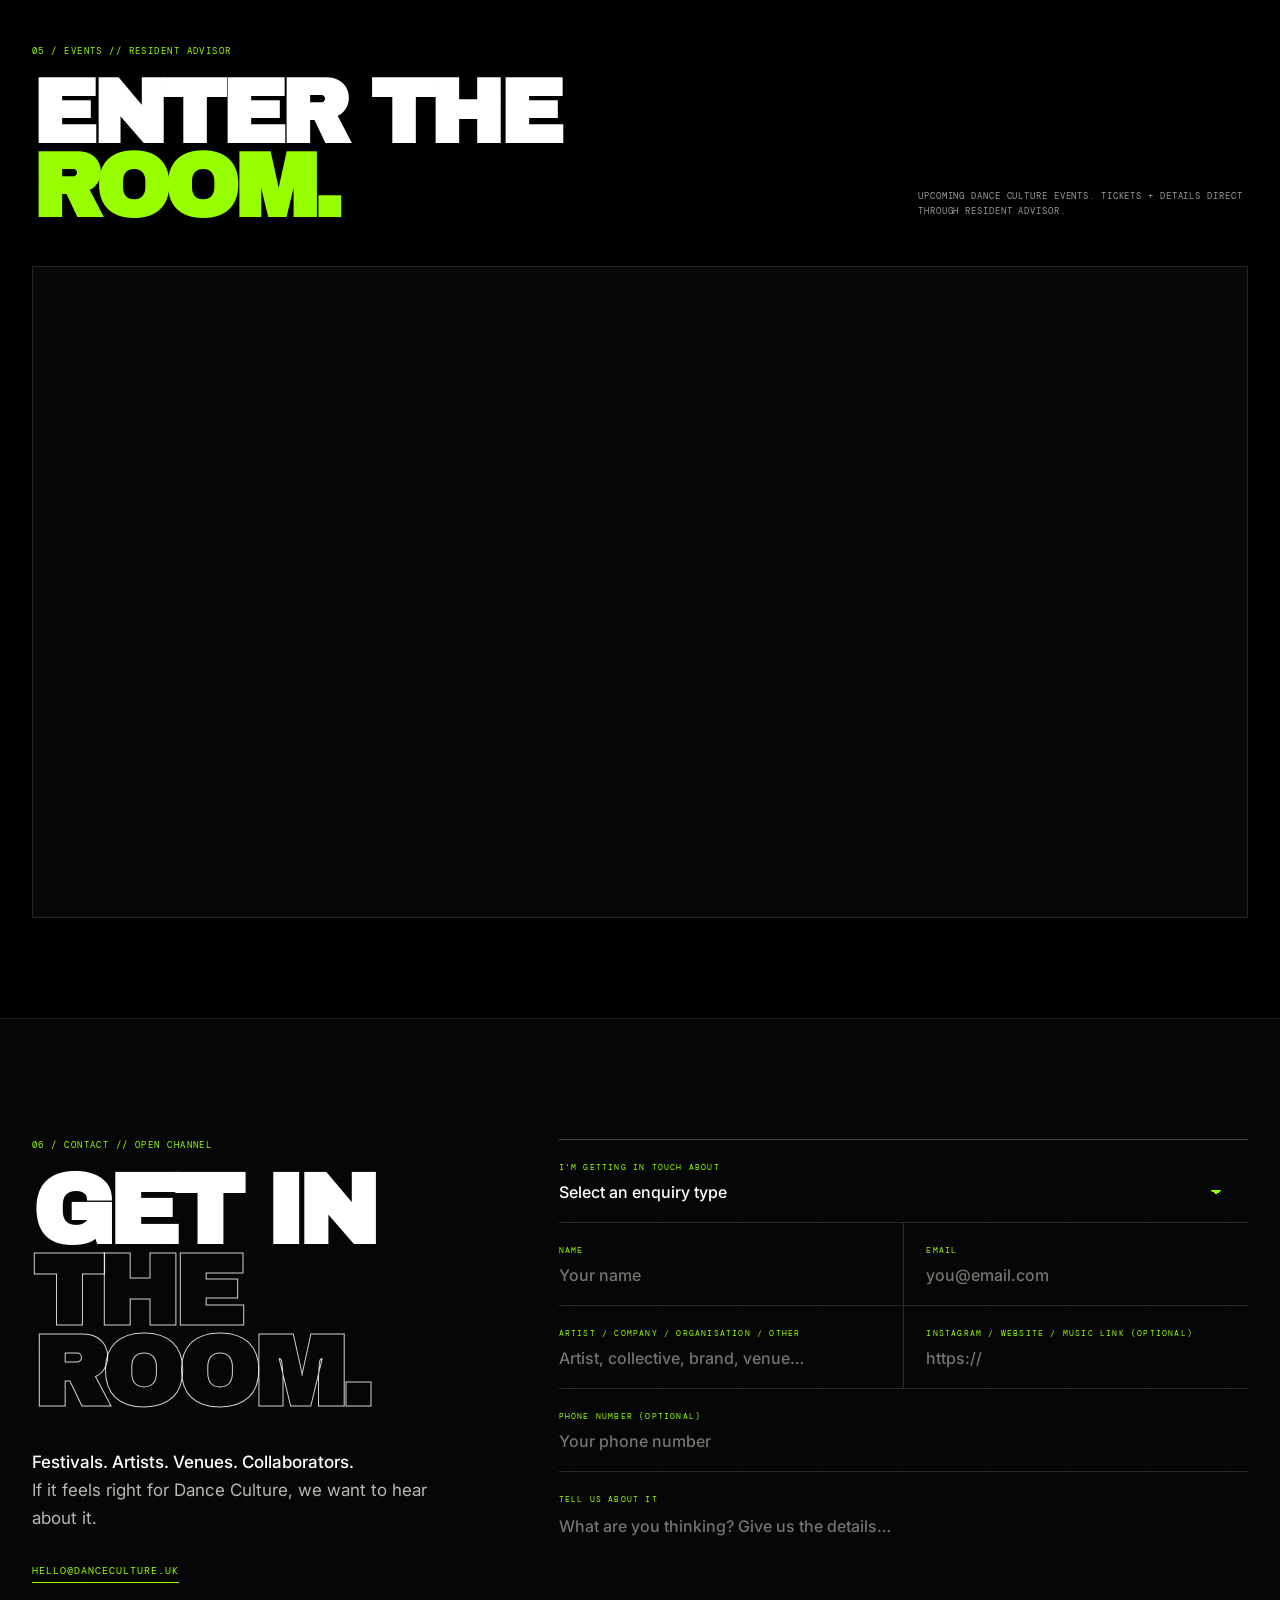
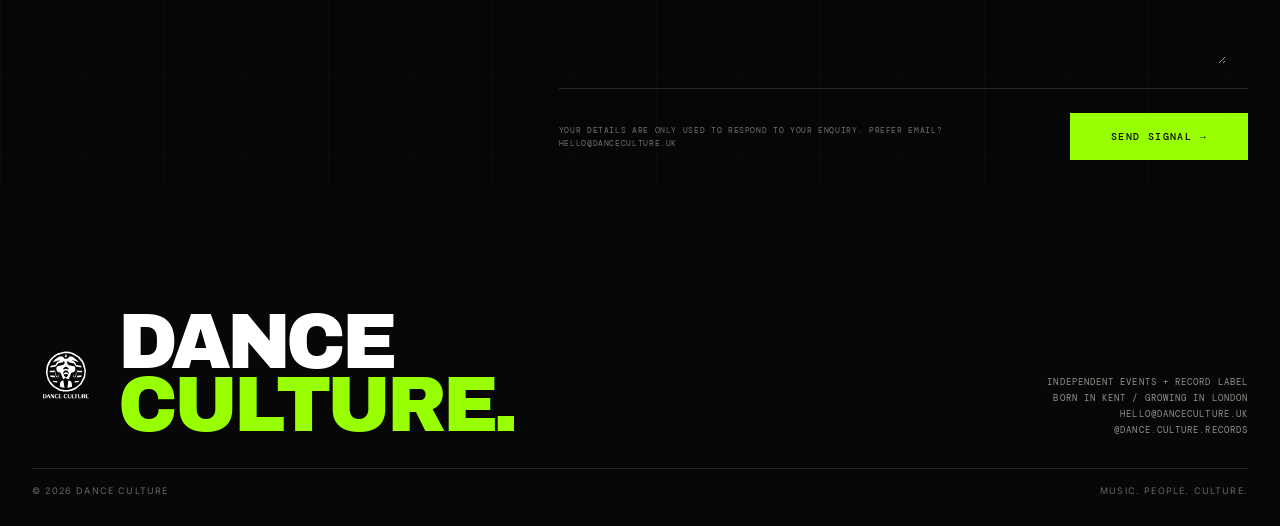
==== commit dec63114: "Add Callum Booth Return of the Dance mix" ====
--- a/index.html
+++ b/index.html
@@ -79,7 +79,7 @@
 </section>
 <section class="top-event" id="tickets">
 <div class="event-marquee"><div class="event-marquee-track"><span>RETURN OF THE DANCE — 28.11.2026 — 3PM TILL 3AM — 12 HOURS OF NON-STOP MUSIC — LONDON</span><span>RETURN OF THE DANCE — 28.11.2026 — 3PM TILL 3AM — 12 HOURS OF NON-STOP MUSIC — LONDON</span></div></div>
-<div class="container top-event-inner"><div class="top-event-head"><div><p class="top-event-kicker">NEXT EVENT // LONDON</p><h2 class="top-event-title"><a href="https://ra.co/events/2556170" target="_blank" rel="noreferrer">RETURN OF THE DANCE</a></h2><a class="lineup-btn" href="lineup.html">Click here to see line-up</a></div><p class="top-event-meta">28.11.2026 // 3PM–3AM<br>THE LAST ARCH // LONDON<br>HEADLINER: FABIO</p></div><div class="event-mix"><div class="mix-label"><span>EVENT MIX // FOSTER // 140</span><strong>PRESS PLAY. GET READY.</strong></div><iframe width="100%" height="166" scrolling="no" frameborder="no" allow="autoplay" title="Foster 140 — Return of the Dance mix" src="https://w.soundcloud.com/player/?url=https%3A//soundcloud.com/danceculture-1/foster-140-return-of-the-dance&color=%2398ff00&auto_play=false&hide_related=true&show_comments=false&show_user=true&show_reposts=false&show_teaser=false"></iframe></div><div class="event-mix"><div class="mix-label"><span>EVENT MIX // SHANE LLOYD</span><strong>PRESS PLAY. GET READY.</strong></div><iframe width="100%" height="166" scrolling="no" frameborder="no" allow="autoplay" title="Shane Lloyd — Return of the Dance mix" src="https://w.soundcloud.com/player/?url=https%3A//soundcloud.com/danceculture-1/shane-lloyd-return-of-the&color=%2398ff00&auto_play=false&hide_related=true&show_comments=false&show_user=true&show_reposts=false&show_teaser=false"></iframe></div><div class="top-ra"><iframe src="https://ra.co/promoters/195850/widget/events?theme=dark" height="650" width="100%" style="border:none" title="Dance Culture events on Resident Advisor"></iframe></div></div>
+<div class="container top-event-inner"><div class="top-event-head"><div><p class="top-event-kicker">NEXT EVENT // LONDON</p><h2 class="top-event-title"><a href="https://ra.co/events/2556170" target="_blank" rel="noreferrer">RETURN OF THE DANCE</a></h2><a class="lineup-btn" href="lineup.html">Click here to see line-up</a></div><p class="top-event-meta">28.11.2026 // 3PM–3AM<br>THE LAST ARCH // LONDON<br>HEADLINER: FABIO</p></div><div class="event-mix"><div class="mix-label"><span>EVENT MIX // CALLUM BOOTH</span><strong>PRESS PLAY. GET READY.</strong></div><iframe width="100%" height="166" scrolling="no" frameborder="no" allow="autoplay" title="Callum Booth — Return of the Dance mix" src="https://w.soundcloud.com/player/?url=https%3A//soundcloud.com/danceculture-1/callum-booth-return-of-the&color=%2398ff00&auto_play=false&hide_related=true&show_comments=false&show_user=true&show_reposts=false&show_teaser=false"></iframe></div><div class="event-mix"><div class="mix-label"><span>EVENT MIX // FOSTER // 140</span><strong>PRESS PLAY. GET READY.</strong></div><iframe width="100%" height="166" scrolling="no" frameborder="no" allow="autoplay" title="Foster 140 — Return of the Dance mix" src="https://w.soundcloud.com/player/?url=https%3A//soundcloud.com/danceculture-1/foster-140-return-of-the-dance&color=%2398ff00&auto_play=false&hide_related=true&show_comments=false&show_user=true&show_reposts=false&show_teaser=false"></iframe></div><div class="event-mix"><div class="mix-label"><span>EVENT MIX // SHANE LLOYD</span><strong>PRESS PLAY. GET READY.</strong></div><iframe width="100%" height="166" scrolling="no" frameborder="no" allow="autoplay" title="Shane Lloyd — Return of the Dance mix" src="https://w.soundcloud.com/player/?url=https%3A//soundcloud.com/danceculture-1/shane-lloyd-return-of-the&color=%2398ff00&auto_play=false&hide_related=true&show_comments=false&show_user=true&show_reposts=false&show_teaser=false"></iframe></div><div class="top-ra"><iframe src="https://ra.co/promoters/195850/widget/events?theme=dark" height="650" width="100%" style="border:none" title="Dance Culture events on Resident Advisor"></iframe></div></div>
 </section>
 <div class="ticker" aria-hidden="true"><div class="ticker-track"><span>DC. FOR THE CULTURE.</span><span>/</span><span>DISCO</span><span>/</span><span>HOUSE</span><span>/</span><span>TECH</span><span>/</span><span>GARAGE</span><span>/</span><span>140</span><span>/</span><span>D&amp;B</span><span>/</span><span>DC. FOR THE CULTURE.</span><span>/</span><span>DISCO</span><span>/</span><span>HOUSE</span><span>/</span><span>TECH</span><span>/</span><span>GARAGE</span><span>/</span><span>140</span><span>/</span><span>D&amp;B</span><span>/</span></div></div>
 <section class="section" id="story"><div class="container"><div class="section-head reveal"><div class="section-no mono">01 / Our story</div><h2 class="section-title">IT STARTED WITH <span class="acid">THE MUSIC.</span></h2></div><div class="story-grid"><p class="story-lead reveal">Dance Culture began in Kent in 2014. Not around hype. Not around algorithms. Around the feeling of the right record, in the right room, with the right people.</p><div class="story-body reveal"><p>What began predominantly in drum &amp; bass grew into underground parties bringing hundreds of people together. Before COVID, we regularly drew crowds of 400–800.</p><p>But the thing that made Dance Culture special was never just the numbers. It was the crowd. Someone came, brought a friend, and that friend brought more. The community grew because people wanted to be part of it.</p><p><strong style="color:#fff">That is still the point.</strong> Create the room. Find the music. Let the culture grow.</p></div></div><div class="stats reveal"><div class="stat"><strong>2014</strong><span>Established in Kent</span></div><div class="stat"><strong>400–800</strong><span>Past event crowds</span></div><div class="stat"><strong>10+ YRS</strong><span>Of underground culture</span></div></div></div></section>
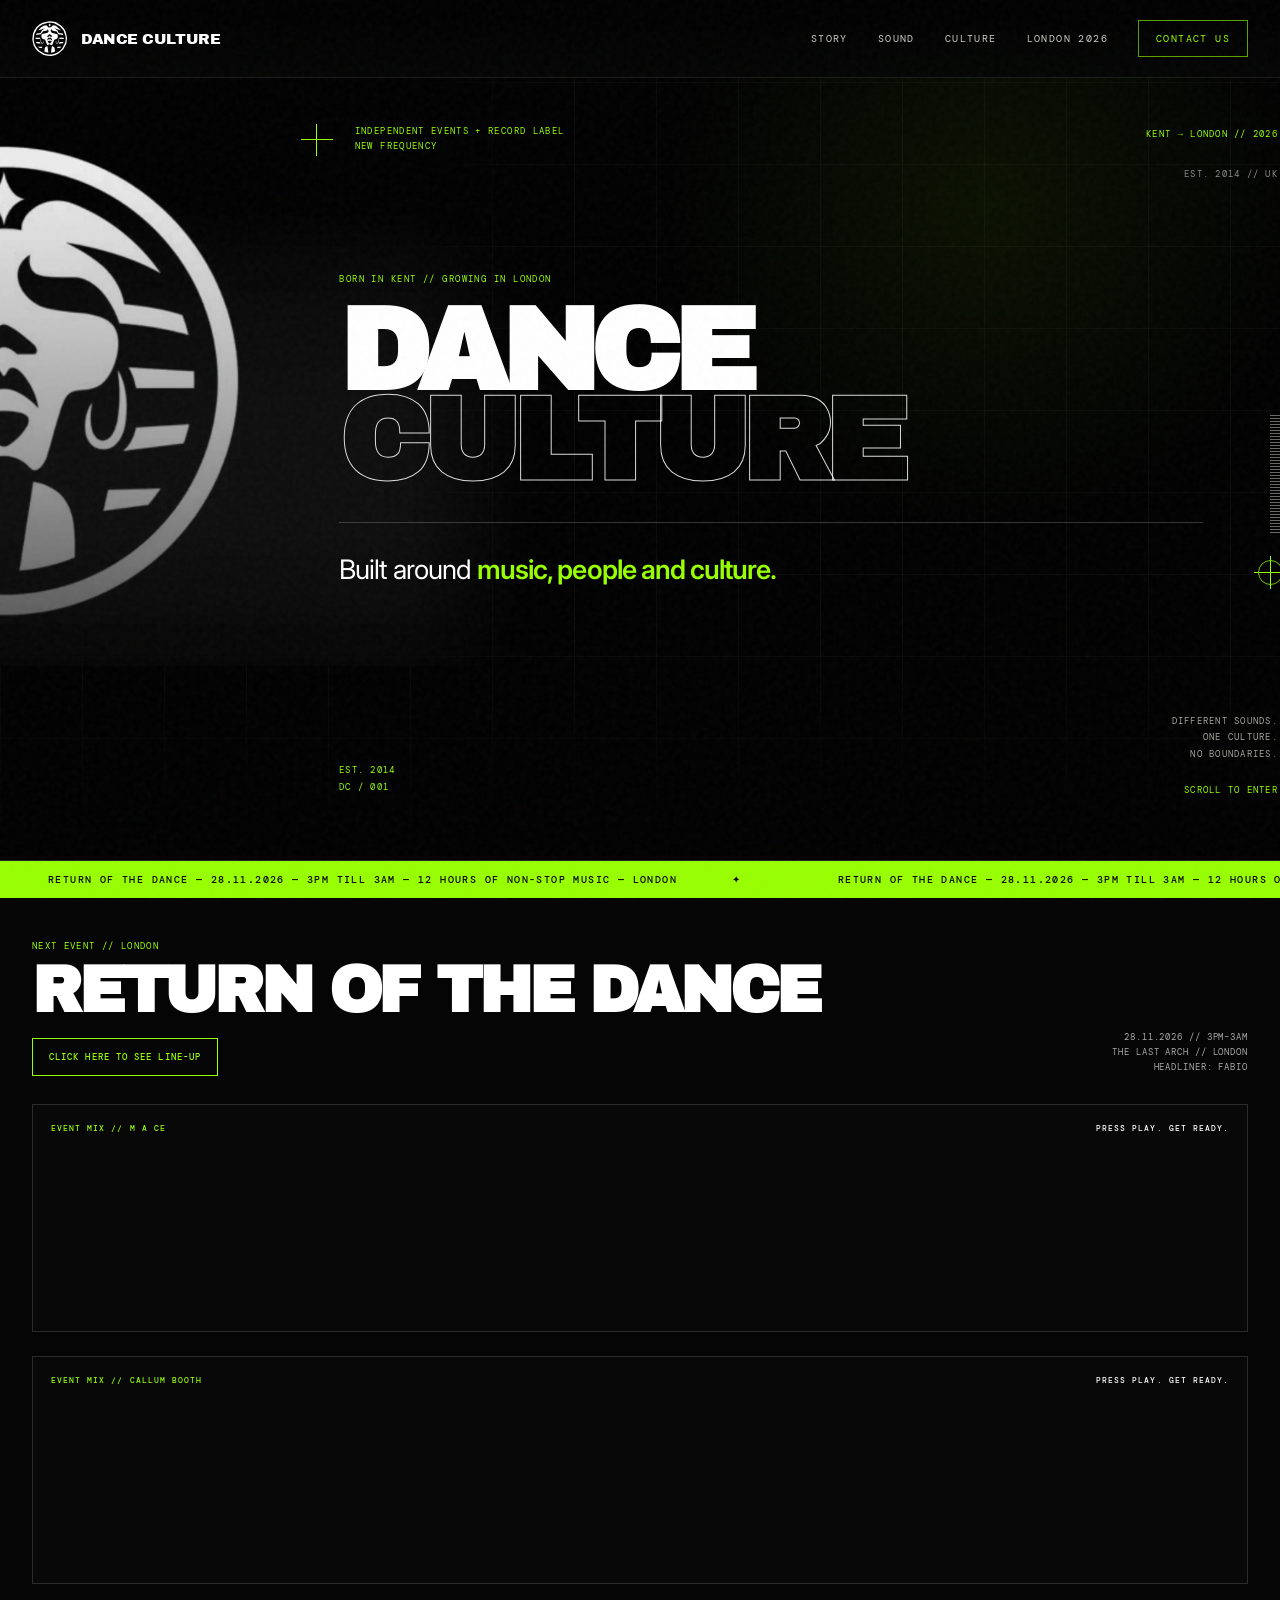
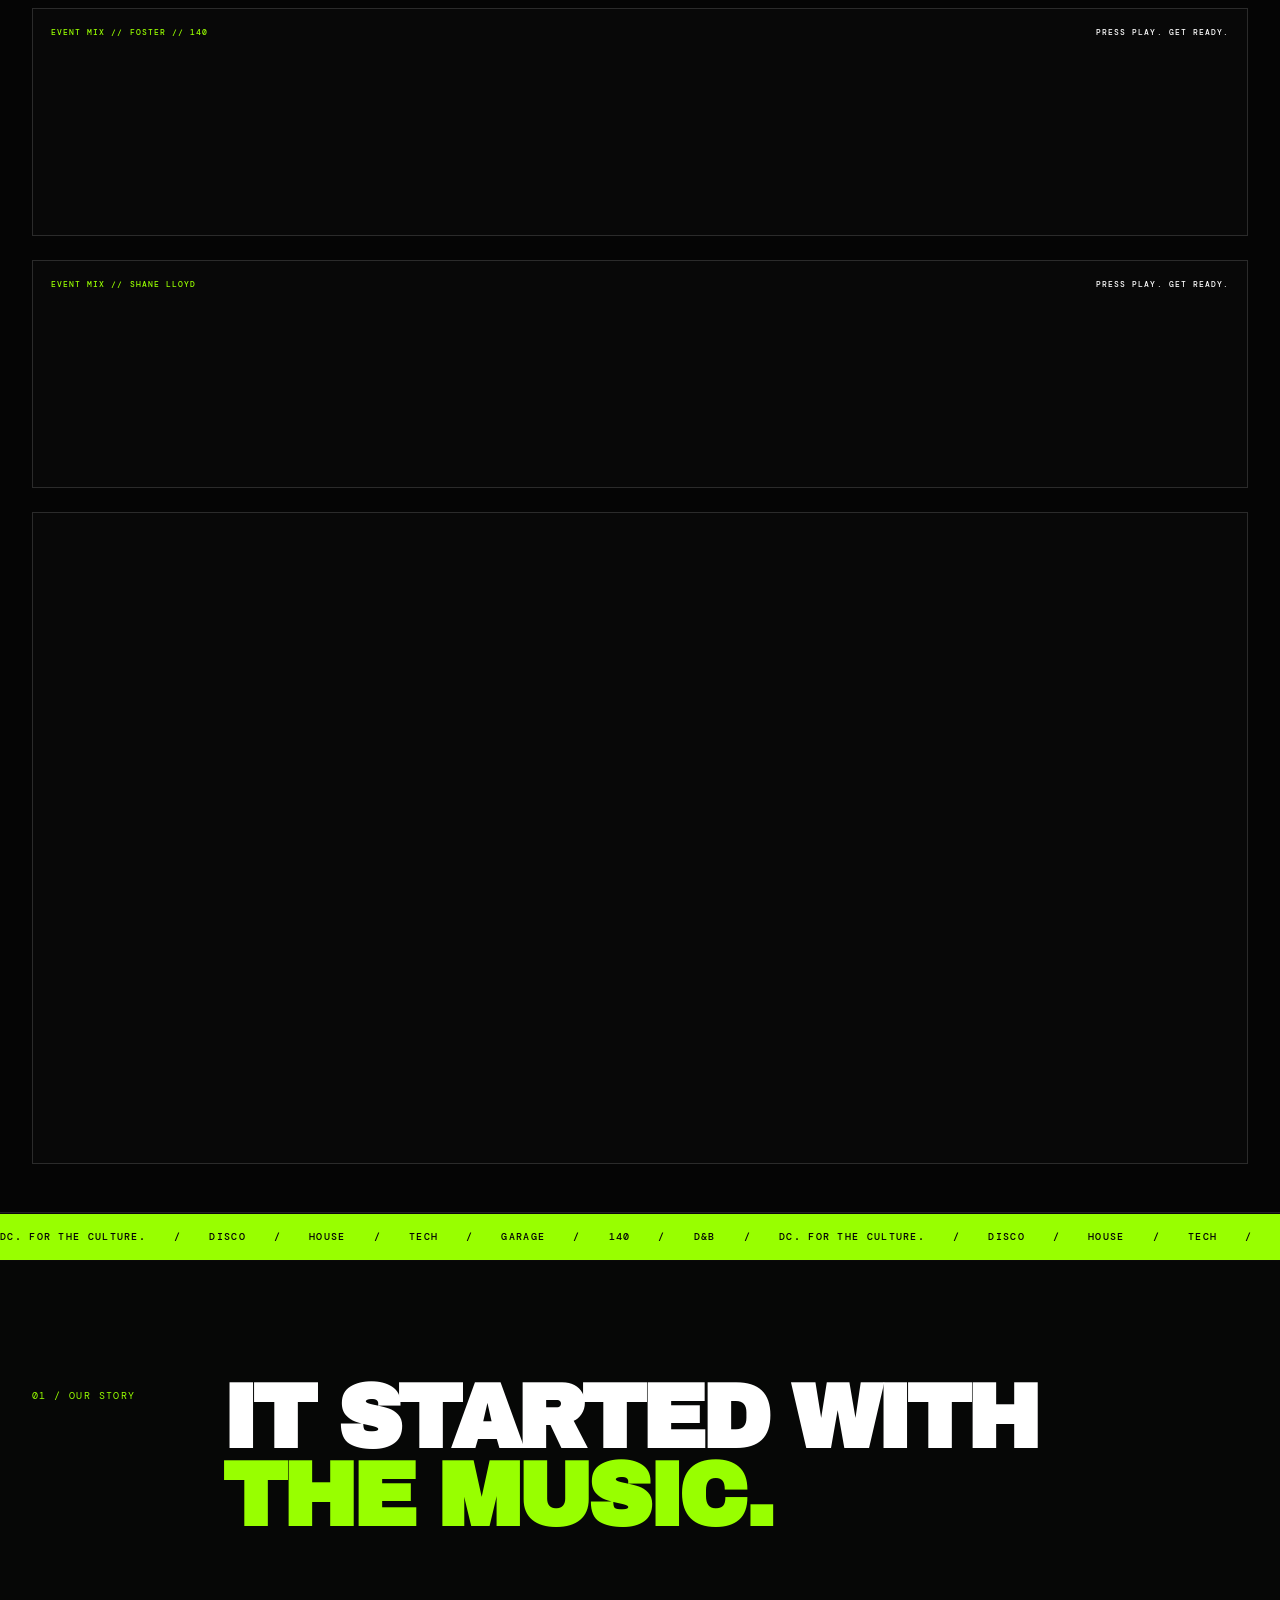
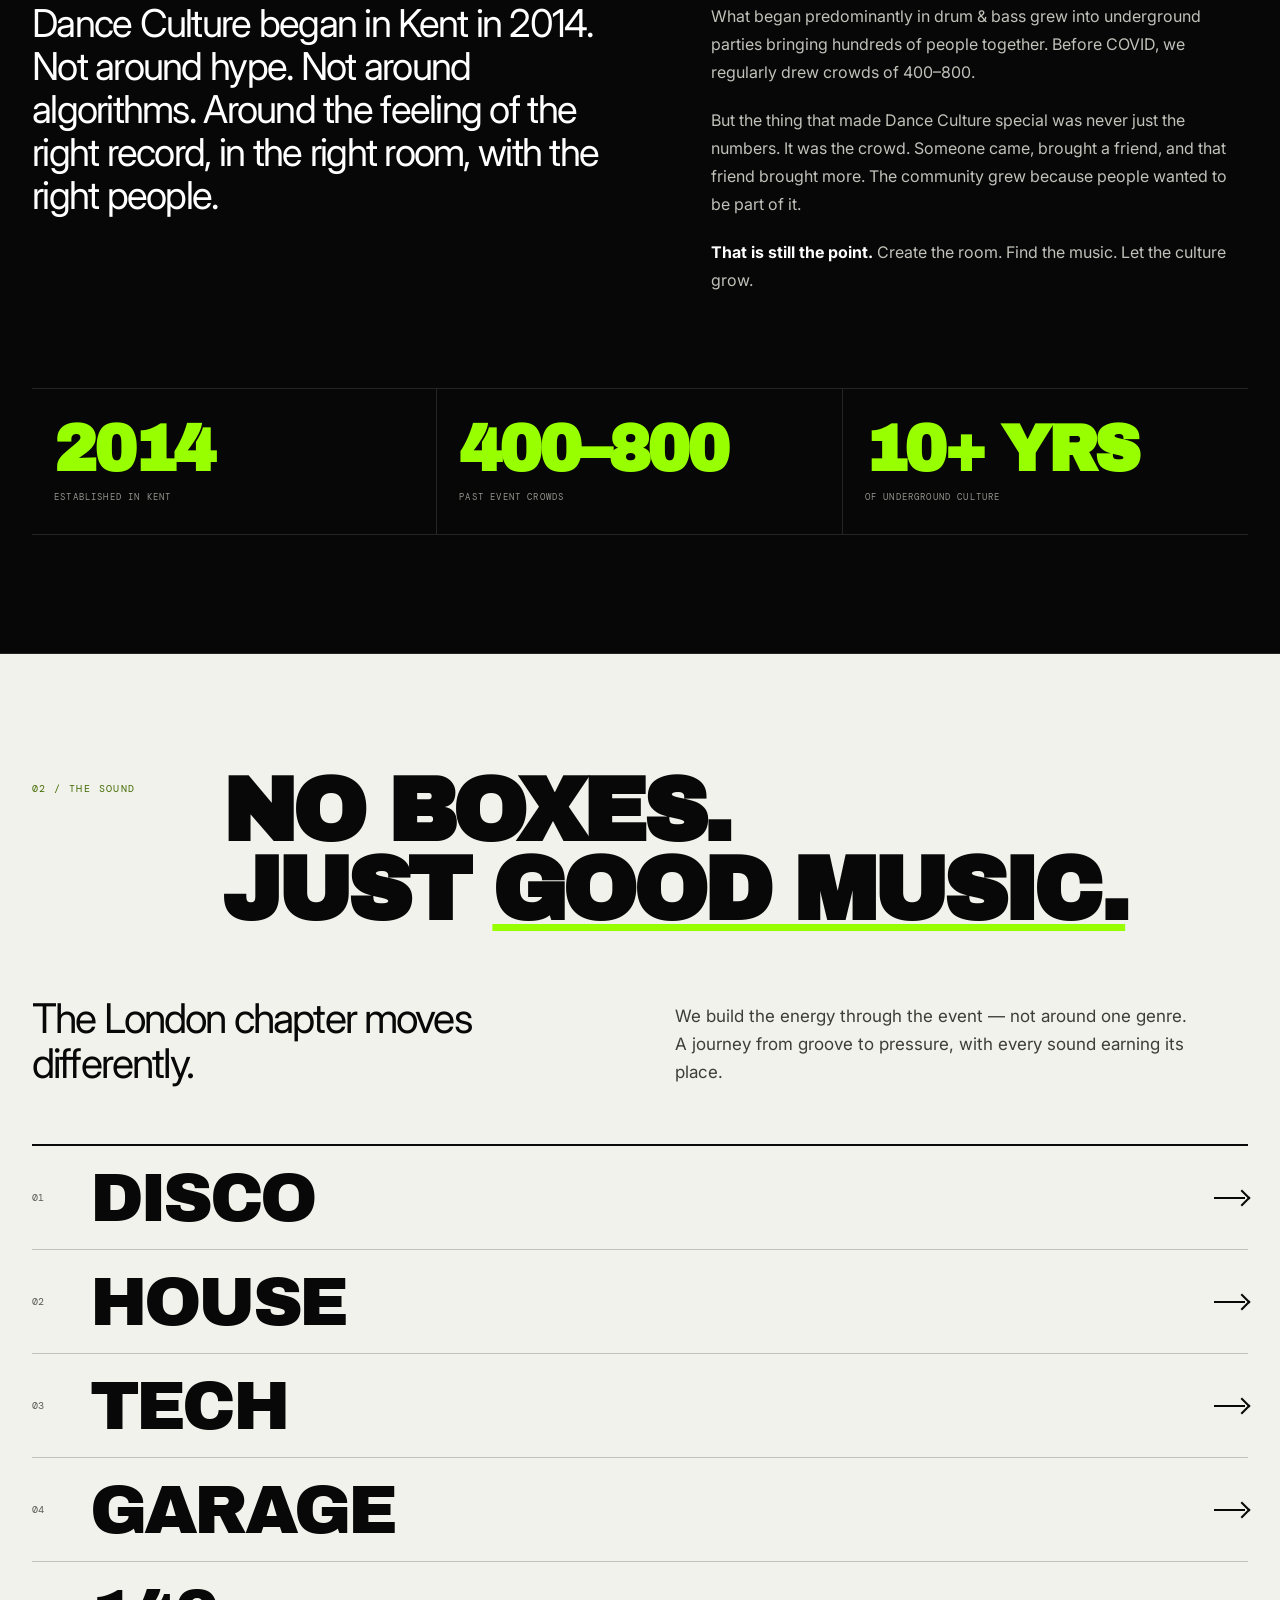
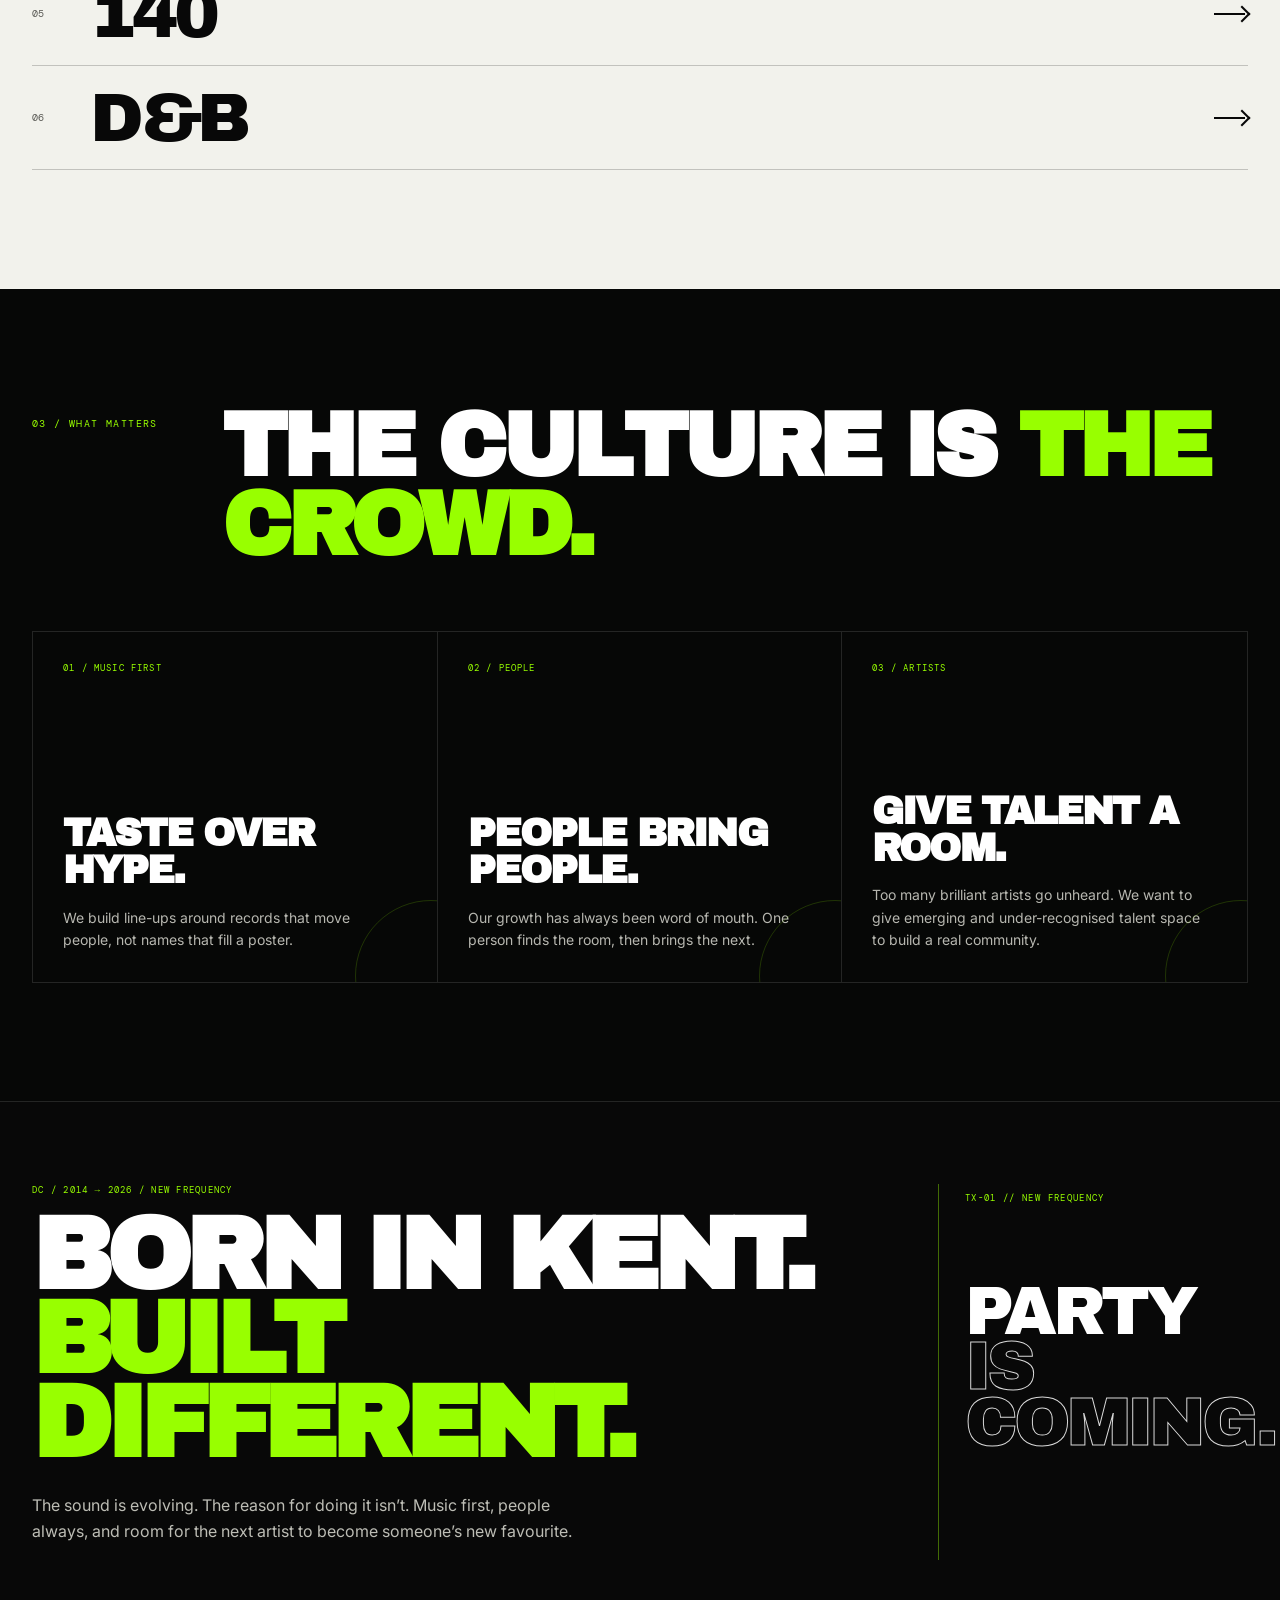
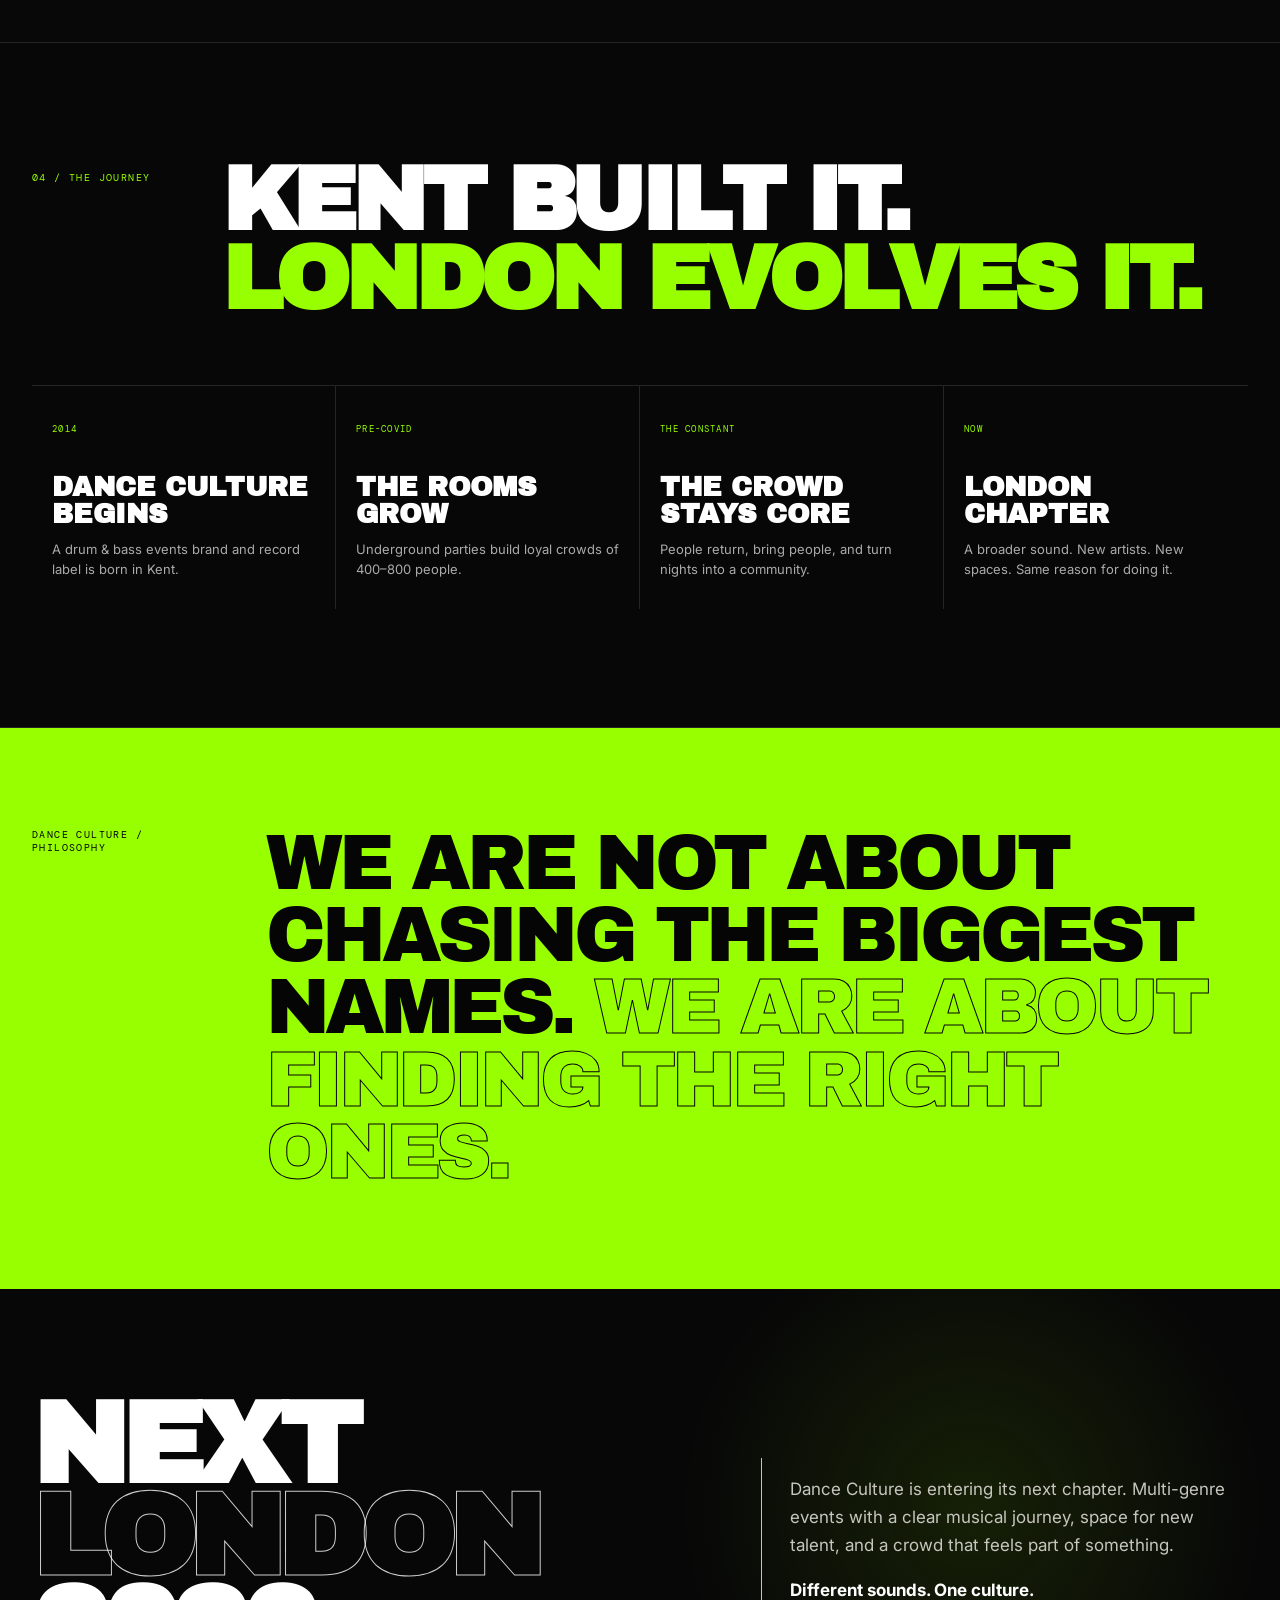
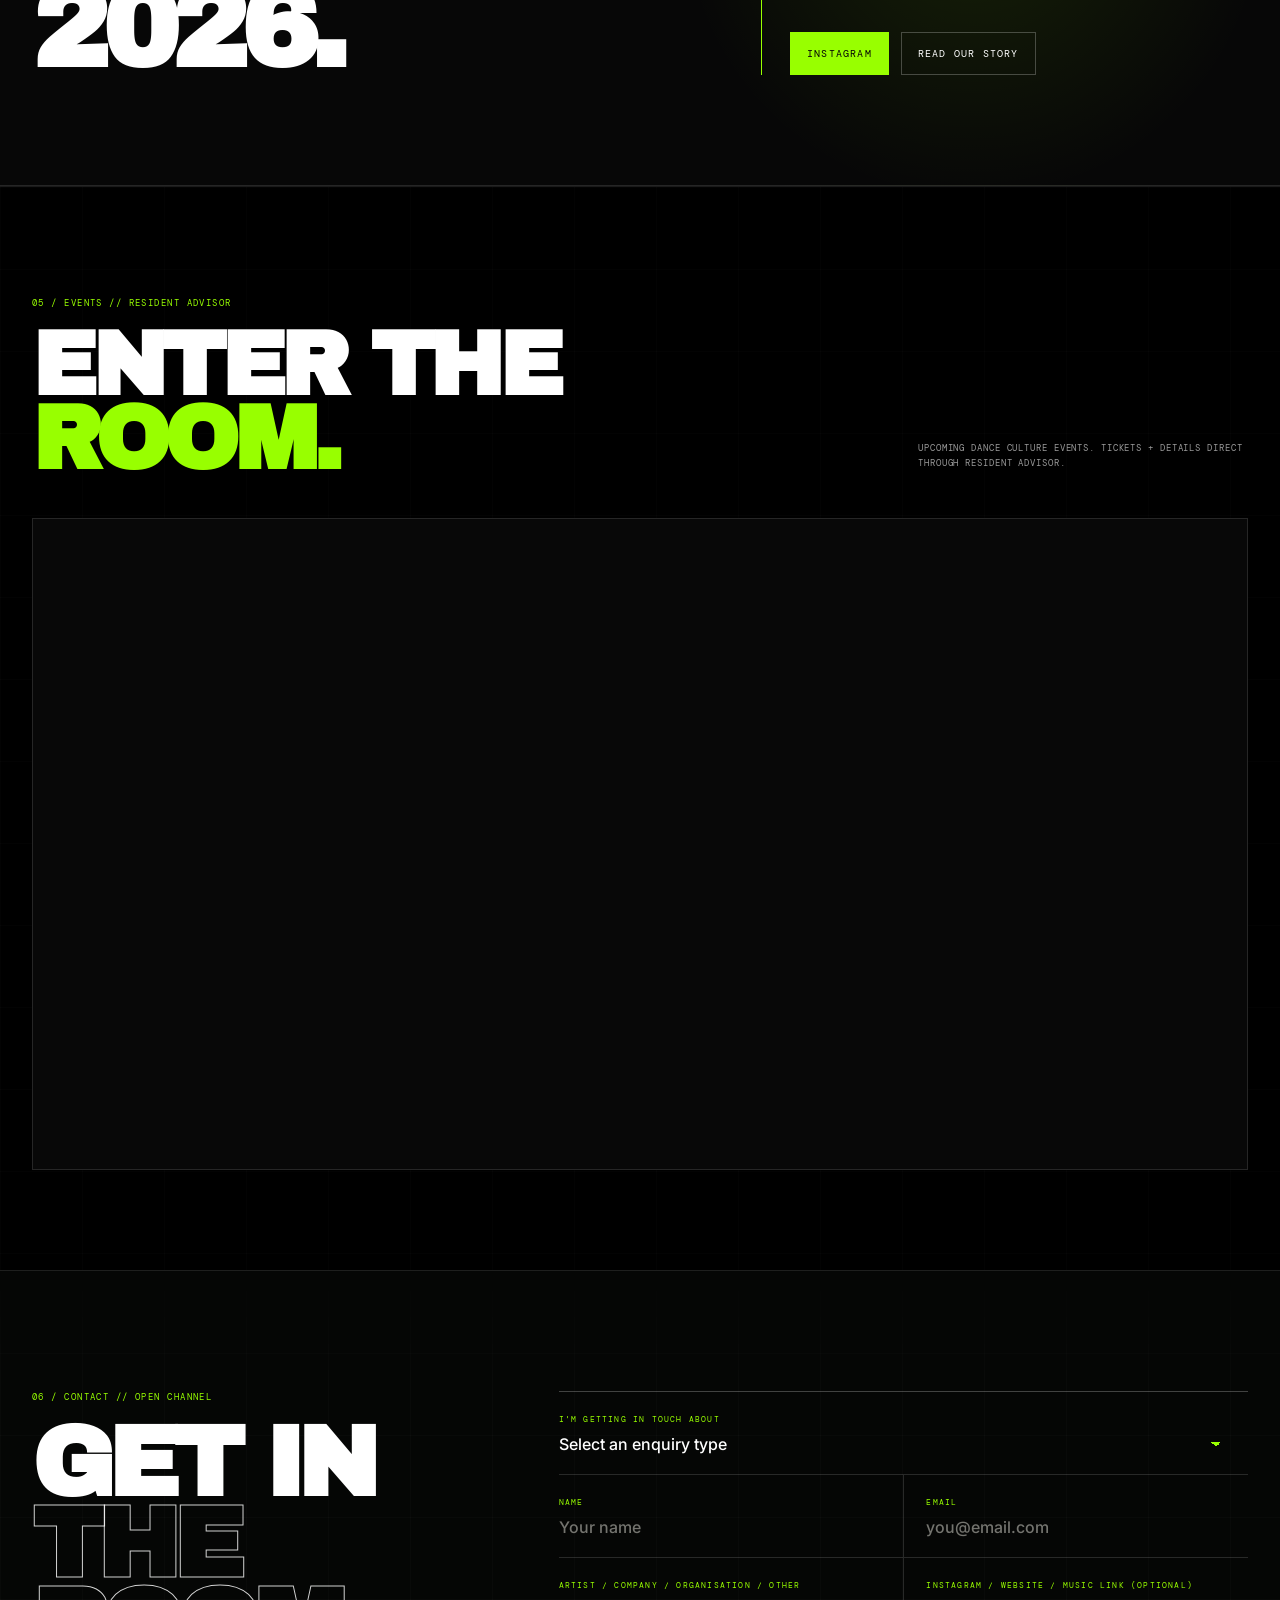
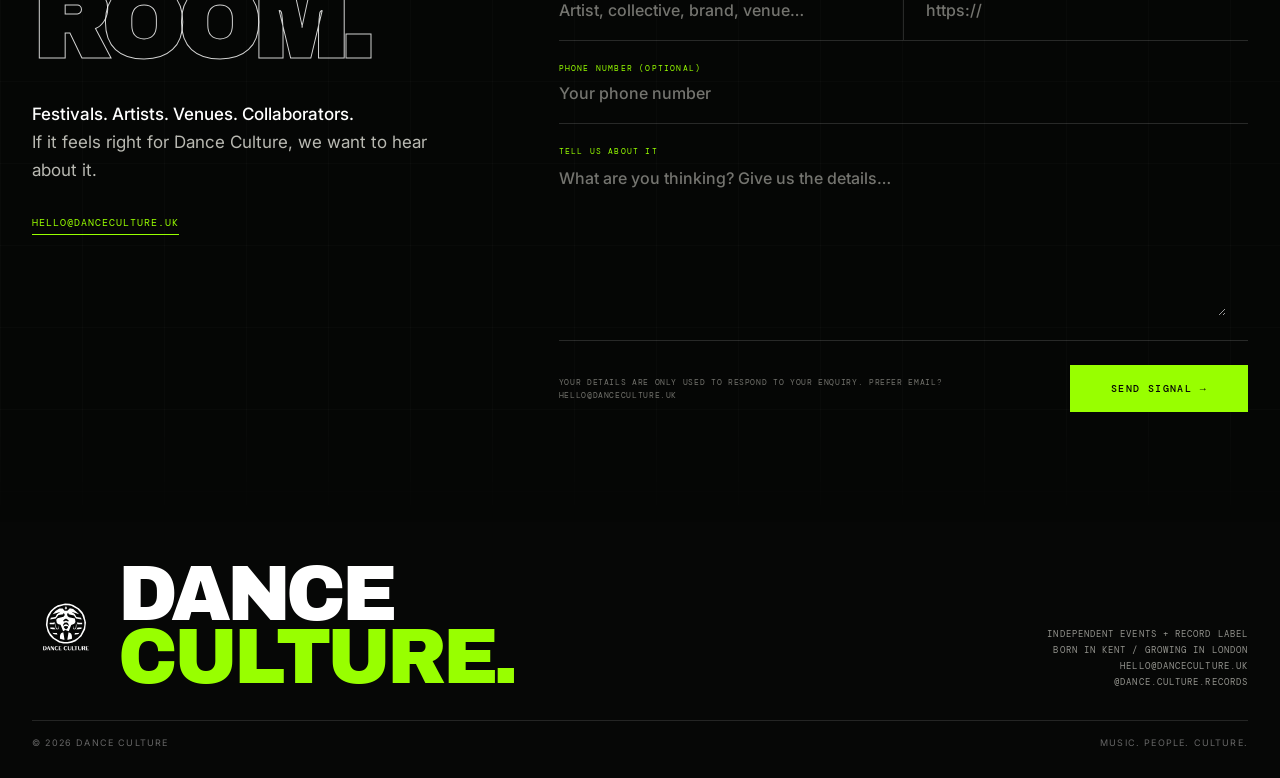
==== commit 7c6ed24f: "Add M A CE Return of the Dance mix" ====
--- a/index.html
+++ b/index.html
@@ -79,7 +79,7 @@
 </section>
 <section class="top-event" id="tickets">
 <div class="event-marquee"><div class="event-marquee-track"><span>RETURN OF THE DANCE — 28.11.2026 — 3PM TILL 3AM — 12 HOURS OF NON-STOP MUSIC — LONDON</span><span>RETURN OF THE DANCE — 28.11.2026 — 3PM TILL 3AM — 12 HOURS OF NON-STOP MUSIC — LONDON</span></div></div>
-<div class="container top-event-inner"><div class="top-event-head"><div><p class="top-event-kicker">NEXT EVENT // LONDON</p><h2 class="top-event-title"><a href="https://ra.co/events/2556170" target="_blank" rel="noreferrer">RETURN OF THE DANCE</a></h2><a class="lineup-btn" href="lineup.html">Click here to see line-up</a></div><p class="top-event-meta">28.11.2026 // 3PM–3AM<br>THE LAST ARCH // LONDON<br>HEADLINER: FABIO</p></div><div class="event-mix"><div class="mix-label"><span>EVENT MIX // CALLUM BOOTH</span><strong>PRESS PLAY. GET READY.</strong></div><iframe width="100%" height="166" scrolling="no" frameborder="no" allow="autoplay" title="Callum Booth — Return of the Dance mix" src="https://w.soundcloud.com/player/?url=https%3A//soundcloud.com/danceculture-1/callum-booth-return-of-the&color=%2398ff00&auto_play=false&hide_related=true&show_comments=false&show_user=true&show_reposts=false&show_teaser=false"></iframe></div><div class="event-mix"><div class="mix-label"><span>EVENT MIX // FOSTER // 140</span><strong>PRESS PLAY. GET READY.</strong></div><iframe width="100%" height="166" scrolling="no" frameborder="no" allow="autoplay" title="Foster 140 — Return of the Dance mix" src="https://w.soundcloud.com/player/?url=https%3A//soundcloud.com/danceculture-1/foster-140-return-of-the-dance&color=%2398ff00&auto_play=false&hide_related=true&show_comments=false&show_user=true&show_reposts=false&show_teaser=false"></iframe></div><div class="event-mix"><div class="mix-label"><span>EVENT MIX // SHANE LLOYD</span><strong>PRESS PLAY. GET READY.</strong></div><iframe width="100%" height="166" scrolling="no" frameborder="no" allow="autoplay" title="Shane Lloyd — Return of the Dance mix" src="https://w.soundcloud.com/player/?url=https%3A//soundcloud.com/danceculture-1/shane-lloyd-return-of-the&color=%2398ff00&auto_play=false&hide_related=true&show_comments=false&show_user=true&show_reposts=false&show_teaser=false"></iframe></div><div class="top-ra"><iframe src="https://ra.co/promoters/195850/widget/events?theme=dark" height="650" width="100%" style="border:none" title="Dance Culture events on Resident Advisor"></iframe></div></div>
+<div class="container top-event-inner"><div class="top-event-head"><div><p class="top-event-kicker">NEXT EVENT // LONDON</p><h2 class="top-event-title"><a href="https://ra.co/events/2556170" target="_blank" rel="noreferrer">RETURN OF THE DANCE</a></h2><a class="lineup-btn" href="lineup.html">Click here to see line-up</a></div><p class="top-event-meta">28.11.2026 // 3PM–3AM<br>THE LAST ARCH // LONDON<br>HEADLINER: FABIO</p></div><div class="event-mix"><div class="mix-label"><span>EVENT MIX // M A CE</span><strong>PRESS PLAY. GET READY.</strong></div><iframe width="100%" height="166" scrolling="no" frameborder="no" allow="autoplay" title="M A CE — Return of the Dance mix" src="https://w.soundcloud.com/player/?url=https%3A//soundcloud.com/danceculture-1/m-a-ce-return-of-the-dance&color=%2398ff00&auto_play=false&hide_related=true&show_comments=false&show_user=true&show_reposts=false&show_teaser=false"></iframe></div><div class="event-mix"><div class="mix-label"><span>EVENT MIX // CALLUM BOOTH</span><strong>PRESS PLAY. GET READY.</strong></div><iframe width="100%" height="166" scrolling="no" frameborder="no" allow="autoplay" title="Callum Booth — Return of the Dance mix" src="https://w.soundcloud.com/player/?url=https%3A//soundcloud.com/danceculture-1/callum-booth-return-of-the&color=%2398ff00&auto_play=false&hide_related=true&show_comments=false&show_user=true&show_reposts=false&show_teaser=false"></iframe></div><div class="event-mix"><div class="mix-label"><span>EVENT MIX // FOSTER // 140</span><strong>PRESS PLAY. GET READY.</strong></div><iframe width="100%" height="166" scrolling="no" frameborder="no" allow="autoplay" title="Foster 140 — Return of the Dance mix" src="https://w.soundcloud.com/player/?url=https%3A//soundcloud.com/danceculture-1/foster-140-return-of-the-dance&color=%2398ff00&auto_play=false&hide_related=true&show_comments=false&show_user=true&show_reposts=false&show_teaser=false"></iframe></div><div class="event-mix"><div class="mix-label"><span>EVENT MIX // SHANE LLOYD</span><strong>PRESS PLAY. GET READY.</strong></div><iframe width="100%" height="166" scrolling="no" frameborder="no" allow="autoplay" title="Shane Lloyd — Return of the Dance mix" src="https://w.soundcloud.com/player/?url=https%3A//soundcloud.com/danceculture-1/shane-lloyd-return-of-the&color=%2398ff00&auto_play=false&hide_related=true&show_comments=false&show_user=true&show_reposts=false&show_teaser=false"></iframe></div><div class="top-ra"><iframe src="https://ra.co/promoters/195850/widget/events?theme=dark" height="650" width="100%" style="border:none" title="Dance Culture events on Resident Advisor"></iframe></div></div>
 </section>
 <div class="ticker" aria-hidden="true"><div class="ticker-track"><span>DC. FOR THE CULTURE.</span><span>/</span><span>DISCO</span><span>/</span><span>HOUSE</span><span>/</span><span>TECH</span><span>/</span><span>GARAGE</span><span>/</span><span>140</span><span>/</span><span>D&amp;B</span><span>/</span><span>DC. FOR THE CULTURE.</span><span>/</span><span>DISCO</span><span>/</span><span>HOUSE</span><span>/</span><span>TECH</span><span>/</span><span>GARAGE</span><span>/</span><span>140</span><span>/</span><span>D&amp;B</span><span>/</span></div></div>
 <section class="section" id="story"><div class="container"><div class="section-head reveal"><div class="section-no mono">01 / Our story</div><h2 class="section-title">IT STARTED WITH <span class="acid">THE MUSIC.</span></h2></div><div class="story-grid"><p class="story-lead reveal">Dance Culture began in Kent in 2014. Not around hype. Not around algorithms. Around the feeling of the right record, in the right room, with the right people.</p><div class="story-body reveal"><p>What began predominantly in drum &amp; bass grew into underground parties bringing hundreds of people together. Before COVID, we regularly drew crowds of 400–800.</p><p>But the thing that made Dance Culture special was never just the numbers. It was the crowd. Someone came, brought a friend, and that friend brought more. The community grew because people wanted to be part of it.</p><p><strong style="color:#fff">That is still the point.</strong> Create the room. Find the music. Let the culture grow.</p></div></div><div class="stats reveal"><div class="stat"><strong>2014</strong><span>Established in Kent</span></div><div class="stat"><strong>400–800</strong><span>Past event crowds</span></div><div class="stat"><strong>10+ YRS</strong><span>Of underground culture</span></div></div></div></section>
